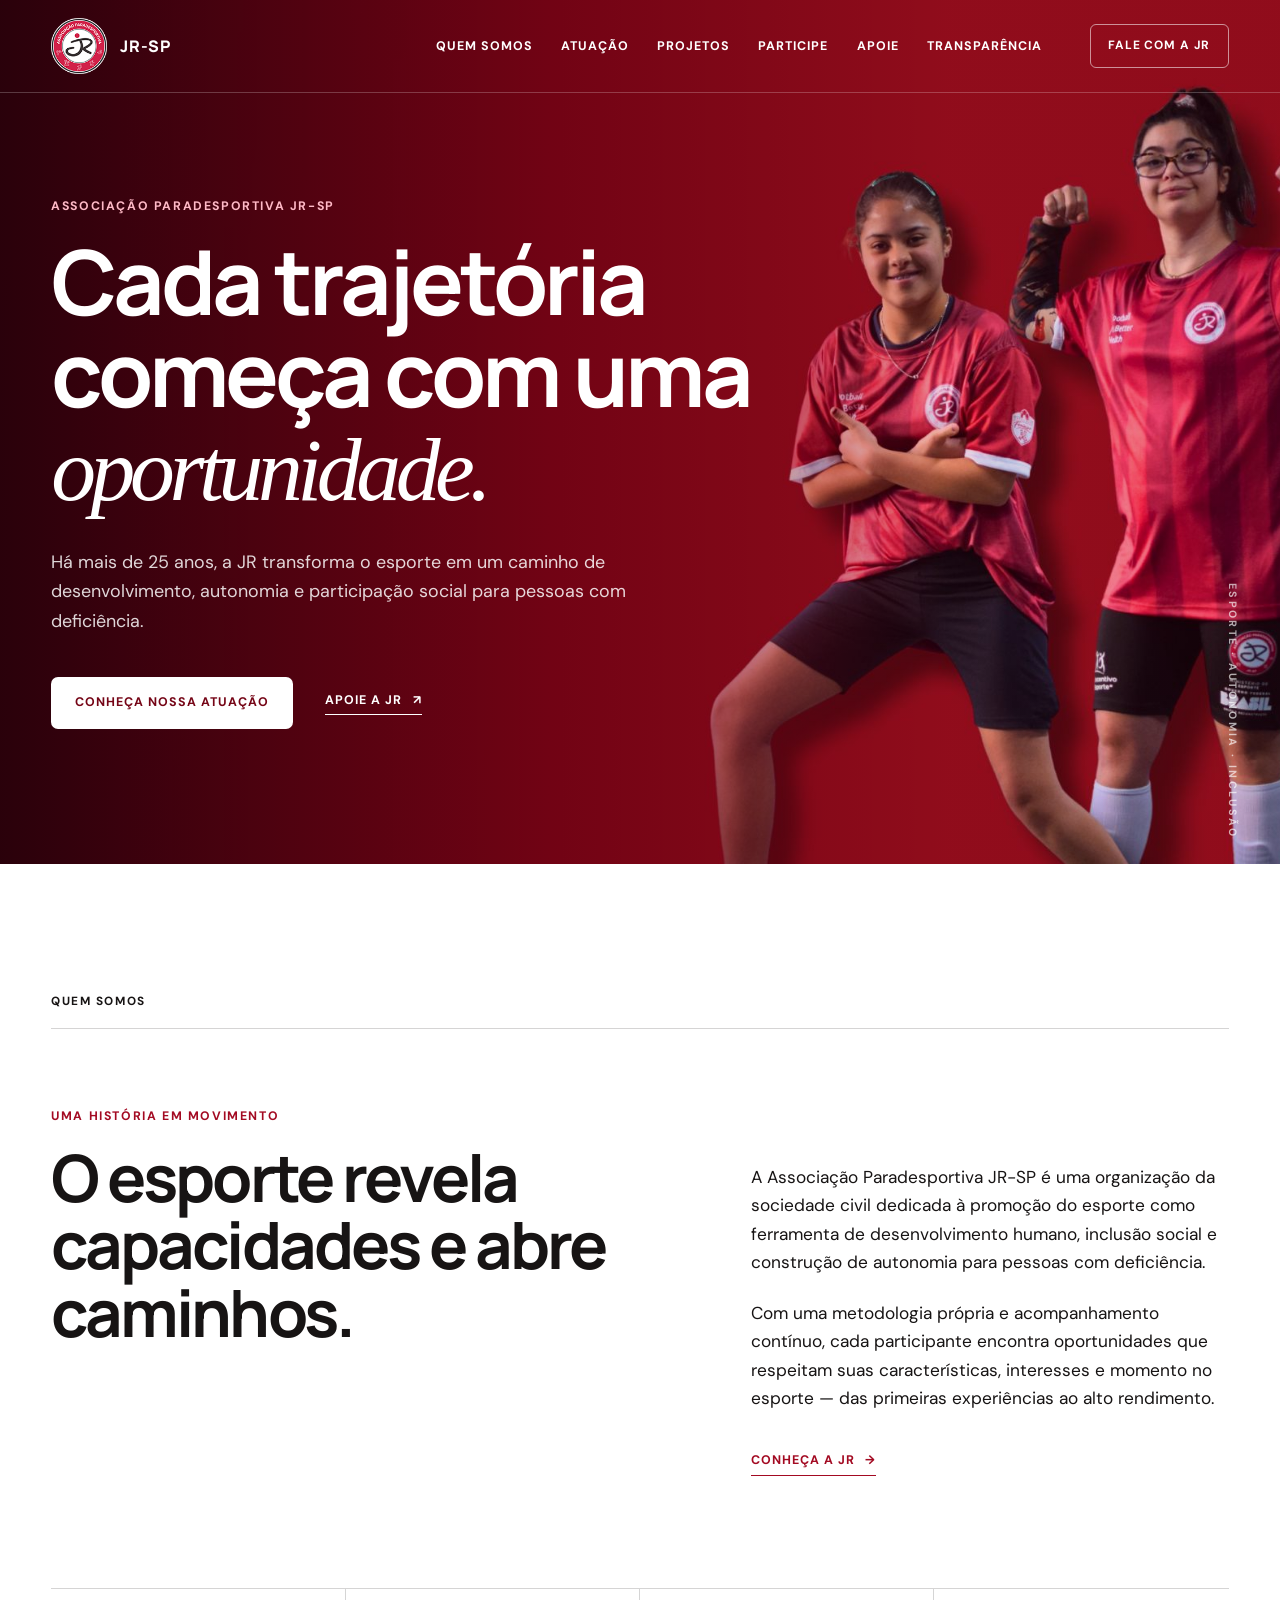
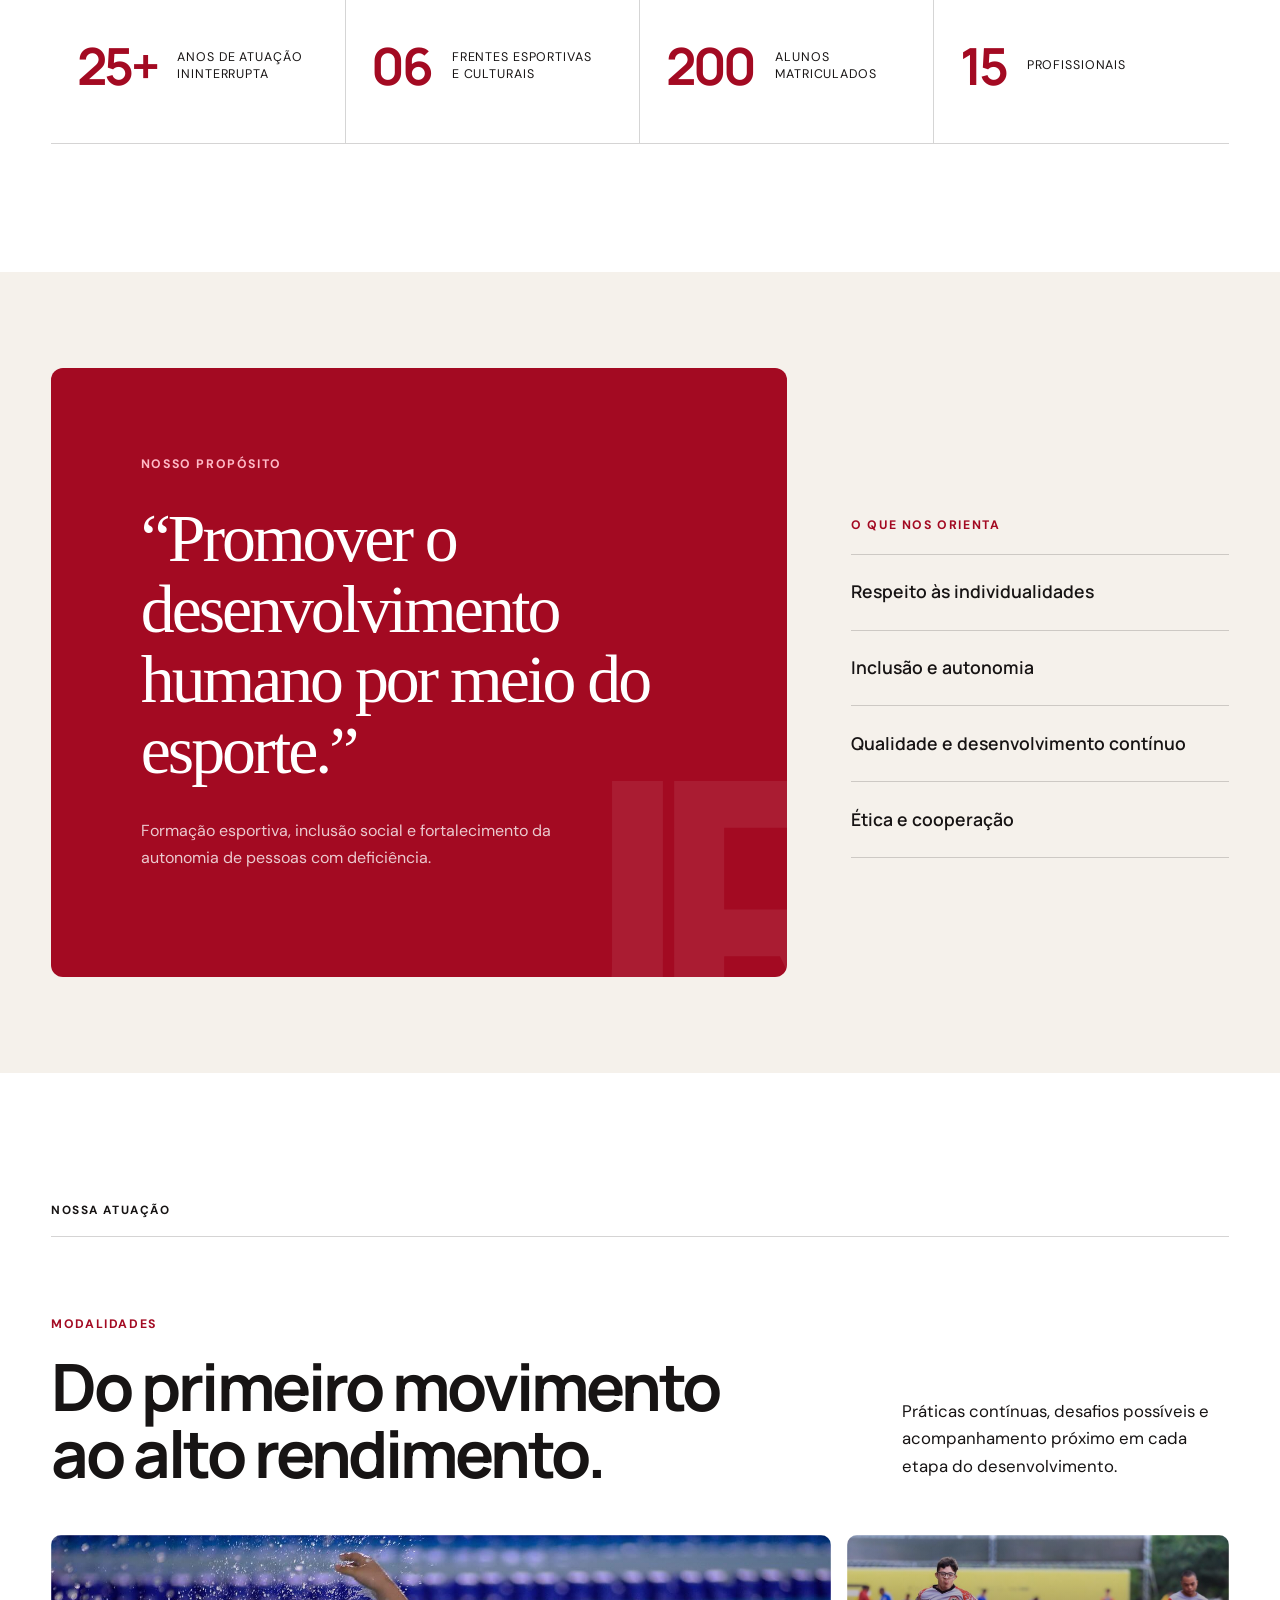
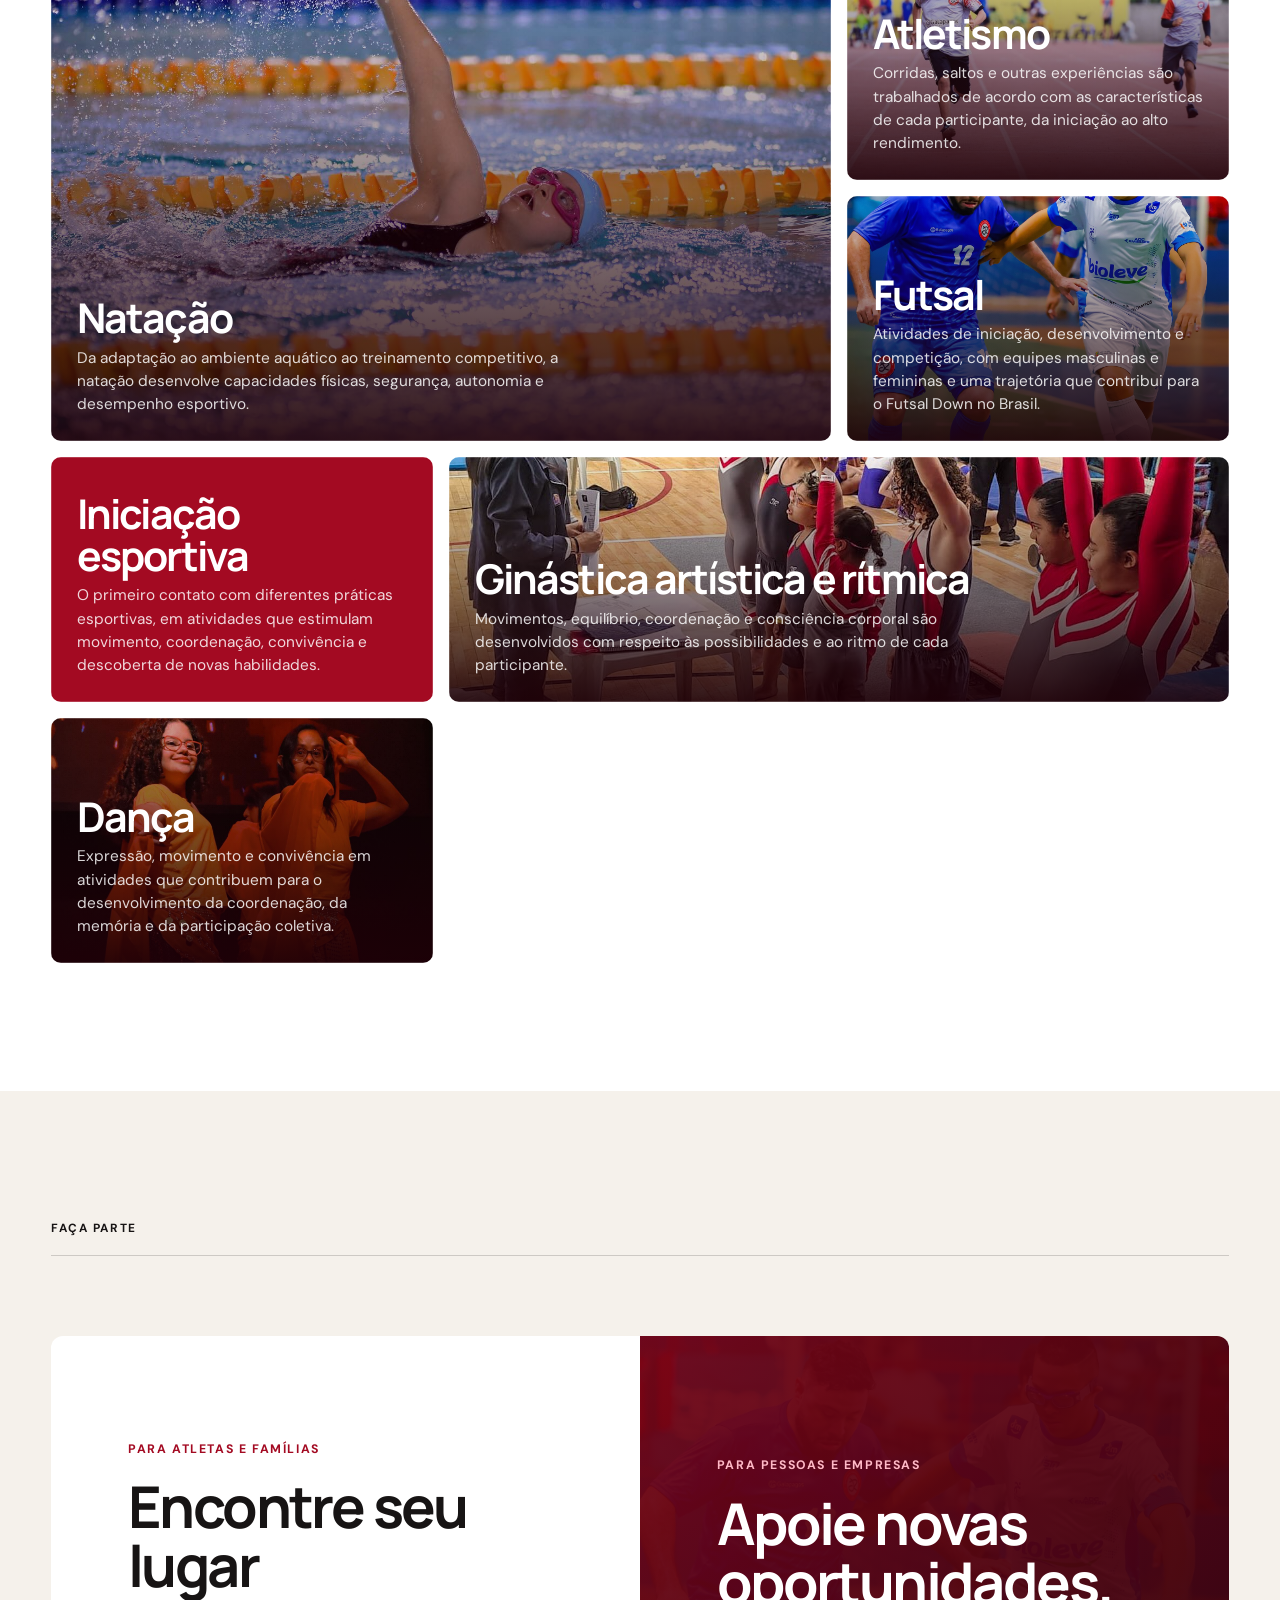
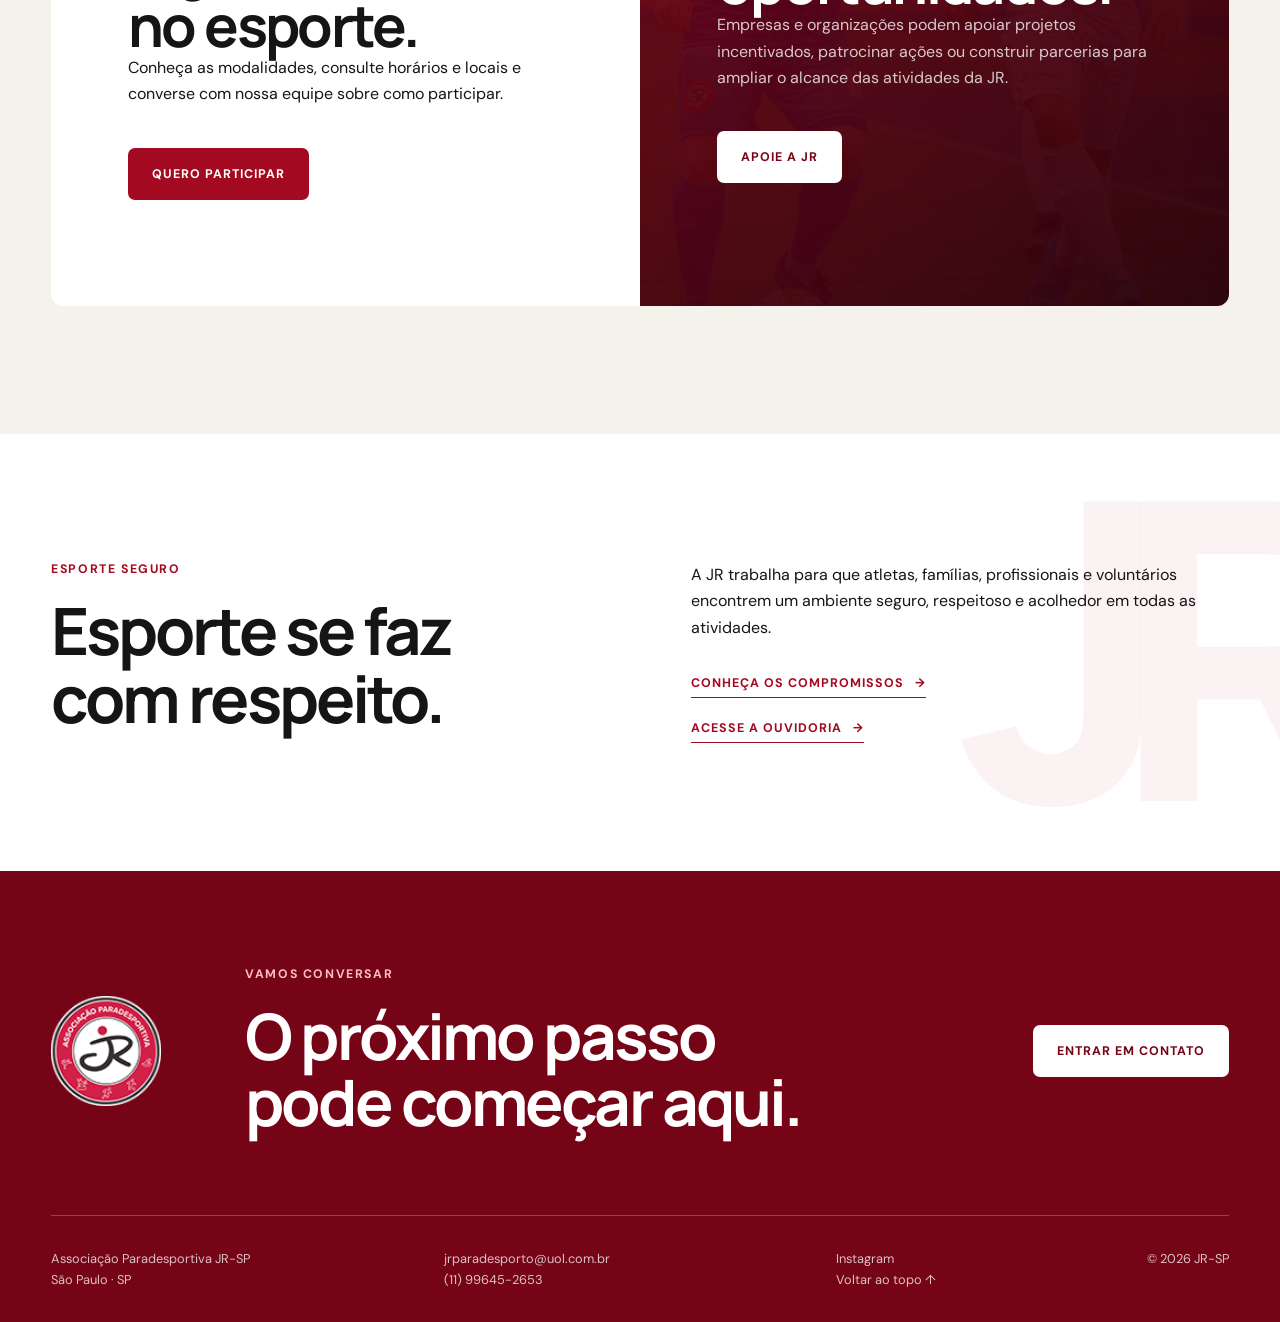
==== index.html @ 351dceb4 "Cria protótipo estático do portal JR-SP" ====
<!doctype html>
<html lang="pt-BR">
<head>
  <meta charset="utf-8">
  <meta name="viewport" content="width=device-width, initial-scale=1">
  <meta name="description" content="A Associação Paradesportiva JR-SP promove desenvolvimento humano, autonomia e inclusão por meio do esporte.">
  <title>Associação Paradesportiva JR-SP</title>
  <link rel="icon" href="assets/favicon.svg" type="image/svg+xml">
  <link rel="preconnect" href="https://fonts.googleapis.com">
  <link rel="preconnect" href="https://fonts.gstatic.com" crossorigin>
  <link href="https://fonts.googleapis.com/css2?family=DM+Sans:wght@400;500;600;700&family=Manrope:wght@500;600;700;800&display=swap" rel="stylesheet">
  <link rel="stylesheet" href="styles.css">
</head>
<body>
  <a class="skip-link" href="#conteudo">Ir para o conteúdo</a>

  <header class="site-header" id="inicio">
    <div class="nav-wrap">
      <a class="brand" href="#inicio" aria-label="JR-SP, início">
        <img src="assets/logo.png" alt="">
        <span>JR-SP</span>
      </a>
      <button class="menu-button" type="button" aria-expanded="false" aria-controls="menu-principal">
        <span></span><span></span><span></span><span class="sr-only">Abrir menu</span>
      </button>
      <nav id="menu-principal" aria-label="Navegação principal">
        <a href="quem-somos.html">Quem somos</a>
        <a href="#atuacao">Atuação</a>
        <a href="projetos.html">Projetos</a>
        <a href="participe.html">Participe</a>
        <a href="apoie.html">Apoie</a>
        <a href="#transparencia">Transparência</a>
      </nav>
      <a class="nav-cta" href="#contato">Fale com a JR</a>
    </div>
  </header>

  <main id="conteudo">
    <section class="hero" aria-labelledby="hero-title">
      <div class="hero-image" role="img" aria-label="Atletas da JR com uniforme vermelho"></div>
      <div class="hero-shade"></div>
      <div class="hero-content">
        <p class="eyebrow light">Associação Paradesportiva JR-SP</p>
        <h1 id="hero-title">Cada trajetória<br>começa com uma<br><em>oportunidade.</em></h1>
        <p class="hero-copy">Há mais de 25 anos, a JR transforma o esporte em um caminho de desenvolvimento, autonomia e participação social para pessoas com deficiência.</p>
        <div class="hero-actions">
          <a class="button button-light" href="#atuacao">Conheça nossa atuação</a>
          <a class="text-link light-link" href="#participe">Apoie a JR <span aria-hidden="true">↗</span></a>
        </div>
      </div>
      <div class="hero-note" aria-hidden="true">ESPORTE · AUTONOMIA · INCLUSÃO</div>
    </section>

    <section class="intro section surface-white" id="quem-somos">
      <div class="section-label">Quem somos</div>
      <div class="intro-grid">
        <div>
          <p class="eyebrow">Uma história em movimento</p>
          <h2>O esporte revela capacidades e abre caminhos.</h2>
        </div>
        <div class="intro-copy">
          <p>A Associação Paradesportiva JR-SP é uma organização da sociedade civil dedicada à promoção do esporte como ferramenta de desenvolvimento humano, inclusão social e construção de autonomia para pessoas com deficiência.</p>
          <p>Com uma metodologia própria e acompanhamento contínuo, cada participante encontra oportunidades que respeitam suas características, interesses e momento no esporte — das primeiras experiências ao alto rendimento.</p>
          <a class="text-link dark-link" href="quem-somos.html">Conheça a JR <span aria-hidden="true">→</span></a>
        </div>
      </div>

      <div class="impact-strip" aria-label="Números de impacto">
        <article><strong>25+</strong><span>anos de atuação<br>ininterrupta</span></article>
        <article><strong>06</strong><span>frentes esportivas<br>e culturais</span></article>
        <article><strong>200</strong><span>alunos<br>matriculados</span></article>
        <article><strong>15</strong><span>profissionais</span></article>
      </div>
    </section>

    <section class="purpose section" id="proposito">
      <div class="purpose-panel">
        <p class="eyebrow light">Nosso propósito</p>
        <blockquote>“Promover o desenvolvimento humano por meio do esporte.”</blockquote>
        <p>Formação esportiva, inclusão social e fortalecimento da autonomia de pessoas com deficiência.</p>
      </div>
      <div class="purpose-values">
        <p class="eyebrow">O que nos orienta</p>
        <ul>
          <li>Respeito às individualidades</li>
          <li>Inclusão e autonomia</li>
          <li>Qualidade e desenvolvimento contínuo</li>
          <li>Ética e cooperação</li>
        </ul>
      </div>
    </section>

    <section class="sports section surface-white" id="atuacao">
      <div class="section-label">Nossa atuação</div>
      <div class="section-heading">
        <div>
          <p class="eyebrow">Modalidades</p>
          <h2>Do primeiro movimento<br>ao alto rendimento.</h2>
        </div>
        <p>Práticas contínuas, desafios possíveis e acompanhamento próximo em cada etapa do desenvolvimento.</p>
      </div>

      <div class="sports-grid">
        <article class="sport-card large" style="--photo:url('assets/natacao.jpg')">
          <div><h3>Natação</h3><p>Da adaptação ao ambiente aquático ao treinamento competitivo, a natação desenvolve capacidades físicas, segurança, autonomia e desempenho esportivo.</p></div>
        </article>
        <article class="sport-card" style="--photo:url('assets/atletismo.jpg')">
          <div><h3>Atletismo</h3><p>Corridas, saltos e outras experiências são trabalhados de acordo com as características de cada participante, da iniciação ao alto rendimento.</p></div>
        </article>
        <article class="sport-card" style="--photo:url('assets/futsal.jpg')">
          <div><h3>Futsal</h3><p>Atividades de iniciação, desenvolvimento e competição, com equipes masculinas e femininas e uma trajetória que contribui para o Futsal Down no Brasil.</p></div>
        </article>
        <article class="sport-card text-card">
          <div><h3>Iniciação esportiva</h3><p>O primeiro contato com diferentes práticas esportivas, em atividades que estimulam movimento, coordenação, convivência e descoberta de novas habilidades.</p></div>
        </article>
        <article class="sport-card wide" style="--photo:url('assets/ginastica.jpg')">
          <div><h3>Ginástica artística e rítmica</h3><p>Movimentos, equilíbrio, coordenação e consciência corporal são desenvolvidos com respeito às possibilidades e ao ritmo de cada participante.</p></div>
        </article>
        <article class="sport-card" style="--photo:url('assets/danca.jpg')">
          <div><h3>Dança</h3><p>Expressão, movimento e convivência em atividades que contribuem para o desenvolvimento da coordenação, da memória e da participação coletiva.</p></div>
        </article>
      </div>
    </section>

    <section class="participate section" id="participe">
      <div class="section-label">Faça parte</div>
      <div class="participate-grid">
        <div id="participar">
          <p class="eyebrow">Para atletas e famílias</p>
          <h2>Encontre seu lugar<br>no esporte.</h2>
          <p>Conheça as modalidades, consulte horários e locais e converse com nossa equipe sobre como participar.</p>
          <a class="button button-red" href="participe.html">Quero participar</a>
        </div>
        <div class="support-card" id="apoiar">
          <p class="eyebrow light">Para pessoas e empresas</p>
          <h2>Apoie novas<br>oportunidades.</h2>
          <p>Empresas e organizações podem apoiar projetos incentivados, patrocinar ações ou construir parcerias para ampliar o alcance das atividades da JR.</p>
            <a class="button button-light" href="apoie.html">Apoie a JR</a>
        </div>
      </div>
    </section>

    <section class="safe-sport section" id="transparencia">
      <div class="safe-mark" aria-hidden="true">JR</div>
      <div>
        <p class="eyebrow">Esporte seguro</p>
        <h2>Esporte se faz<br>com respeito.</h2>
      </div>
      <div>
        <p>A JR trabalha para que atletas, famílias, profissionais e voluntários encontrem um ambiente seguro, respeitoso e acolhedor em todas as atividades.</p>
        <div class="safe-links">
          <a class="text-link dark-link" href="#contato">Conheça os compromissos <span>→</span></a>
          <a class="text-link dark-link" href="#contato">Acesse a ouvidoria <span>→</span></a>
        </div>
      </div>
    </section>
  </main>

  <footer id="contato">
    <div class="footer-top">
      <img src="assets/logo.png" alt="Associação Paradesportiva JR-SP">
      <div>
        <p class="eyebrow light">Vamos conversar</p>
        <h2>O próximo passo<br>pode começar aqui.</h2>
      </div>
      <a class="button button-light" href="mailto:jrparadesporto@uol.com.br">Entrar em contato</a>
    </div>
    <div class="footer-bottom">
      <p>Associação Paradesportiva JR-SP<br>São Paulo · SP</p>
      <p><a href="mailto:jrparadesporto@uol.com.br">jrparadesporto@uol.com.br</a><br><a href="tel:+5511996452653">(11) 99645-2653</a></p>
      <p><a href="https://www.instagram.com/jrparadesporto/">Instagram</a><br><a href="#inicio">Voltar ao topo ↑</a></p>
      <p class="copyright">© 2026 JR-SP</p>
    </div>
  </footer>

  <script src="script.js"></script>
</body>
</html>
---- styles.css ----
:root {
  --red: #a30a22;
  --red-dark: #750516;
  --wine: #27020a;
  --ink: #171414;
  --paper: #f5f1eb;
  --white: #fff;
  --line: rgba(23, 20, 20, .18);
  --max: 1240px;
}

* { box-sizing: border-box; }
html { scroll-behavior: smooth; }
body { margin: 0; background: var(--paper); color: var(--ink); font: 400 1rem/1.65 "DM Sans", sans-serif; }
body.menu-open { overflow: hidden; }
a { color: inherit; text-decoration: none; }
img { max-width: 100%; display: block; }
h1, h2, h3, p { margin-top: 0; }
h1, h2, h3 { font-family: "Manrope", sans-serif; line-height: 1.03; letter-spacing: -.045em; }
h2 { font-size: clamp(2.6rem, 5.1vw, 5.2rem); margin-bottom: 0; }
.sr-only { position: absolute; width: 1px; height: 1px; padding: 0; margin: -1px; overflow: hidden; clip: rect(0,0,0,0); white-space: nowrap; border: 0; }
.skip-link { position: fixed; z-index: 100; left: 1rem; top: -5rem; padding: .8rem 1rem; background: white; color: var(--red); }
.skip-link:focus { top: 1rem; }

.site-header { position: absolute; z-index: 20; top: 0; width: 100%; color: white; border-bottom: 1px solid rgba(255,255,255,.22); }
.nav-wrap { max-width: 1400px; margin: auto; height: 92px; padding: 0 4vw; display: flex; align-items: center; gap: 3rem; }
.brand { display: flex; align-items: center; gap: .8rem; font-family: "Manrope", sans-serif; font-weight: 800; letter-spacing: .05em; }
.brand img { width: 56px; height: 56px; object-fit: contain; }
.nav-wrap nav { display: flex; gap: clamp(1rem, 2.2vw, 2.3rem); margin-left: auto; font-size: .78rem; font-weight: 700; text-transform: uppercase; letter-spacing: .08em; }
.nav-wrap nav a, .nav-cta { transition: opacity .2s; }
.nav-wrap nav a:hover, .nav-cta:hover { opacity: .65; }
.nav-cta { border: 1px solid rgba(255,255,255,.55); border-radius: 6px; padding: .72rem 1.1rem; font-size: .75rem; text-transform: uppercase; font-weight: 700; letter-spacing: .07em; }
.menu-button { display: none; }

.hero { min-height: 820px; height: 96vh; position: relative; display: flex; align-items: center; overflow: hidden; color: white; background: var(--wine); }
.hero-image { position: absolute; inset: 0; background: url("assets/hero.jpg") center 30% / cover no-repeat; transform: scale(1.015); }
.hero-shade { position: absolute; inset: 0; background: linear-gradient(90deg, rgba(40,0,9,.96) 0%, rgba(105,0,18,.8) 43%, rgba(132,0,23,.12) 74%); }
.hero-content { position: relative; z-index: 2; width: min(92%, var(--max)); margin: 4rem auto 0; }
.eyebrow { margin-bottom: 1.3rem; color: var(--red); font-weight: 700; font-size: .77rem; line-height: 1.2; letter-spacing: .13em; text-transform: uppercase; }
.eyebrow.light { color: #ffbac7; }
.hero h1 { font-size: clamp(3.5rem, 7vw, 7.2rem); max-width: 850px; margin: 0; }
.hero h1 em { font-family: Georgia, serif; font-weight: 400; letter-spacing: -.06em; }
.hero-copy { max-width: 610px; margin: 2rem 0 2.5rem; color: rgba(255,255,255,.84); font-size: 1.12rem; }
.hero-actions { display: flex; align-items: center; gap: 2rem; }
.button { display: inline-flex; justify-content: center; align-items: center; min-height: 52px; padding: .85rem 1.5rem; border-radius: 7px; font-weight: 700; font-size: .78rem; text-transform: uppercase; letter-spacing: .08em; transition: transform .2s, background .2s, color .2s; }
.button:hover { transform: translateY(-2px); }
.button-light { background: white; color: var(--red-dark); }
.button-red { background: var(--red); color: white; }
.text-link { display: inline-flex; gap: .65rem; align-items: center; padding-bottom: .25rem; border-bottom: 1px solid currentColor; font-weight: 700; font-size: .78rem; text-transform: uppercase; letter-spacing: .08em; }
.light-link { color: white; }
.dark-link { color: var(--red); }
.hero-note { position: absolute; right: -5rem; bottom: 9rem; z-index: 2; transform: rotate(90deg); font-size: .67rem; font-weight: 700; letter-spacing: .22em; opacity: .65; }

.section { padding: 8rem max(4vw, calc((100vw - var(--max)) / 2)); }
.surface-white { background: var(--white); }
.section-label { padding-bottom: 1rem; border-bottom: 1px solid var(--line); display: flex; gap: 1rem; font-size: .74rem; font-weight: 700; text-transform: uppercase; letter-spacing: .13em; }
.intro-grid { display: grid; grid-template-columns: 1.1fr .9fr; gap: 9vw; padding: 5rem 0 7rem; align-items: start; }
.intro-grid h2 { max-width: 760px; }
.intro-copy { padding-top: 3.4rem; font-size: 1.08rem; }
.intro-copy p { margin-bottom: 1.35rem; }
.intro-copy .text-link { margin-top: 1rem; }
.impact-strip { display: grid; grid-template-columns: repeat(4, 1fr); border-top: 1px solid var(--line); border-bottom: 1px solid var(--line); }
.impact-strip article { display: flex; gap: 1.3rem; align-items: center; min-height: 154px; padding: 1.6rem; border-right: 1px solid var(--line); }
.impact-strip article:last-child { border-right: 0; }
.impact-strip strong { font: 700 clamp(2.4rem, 4vw, 4.3rem)/1 "Manrope", sans-serif; letter-spacing: -.06em; color: var(--red); }
.impact-strip span { font-size: .78rem; line-height: 1.35; text-transform: uppercase; letter-spacing: .07em; }

.purpose { display: grid; grid-template-columns: 1.25fr .75fr; padding-top: 6rem; padding-bottom: 6rem; }
.purpose-panel { position: relative; min-height: 600px; padding: clamp(3rem, 7vw, 7rem); color: white; background: var(--red); border-radius: 12px; overflow: hidden; }
.purpose-panel:after { content: "JR"; position: absolute; right: -4rem; bottom: -7rem; color: rgba(255,255,255,.075); font: 800 23rem/1 "Manrope", sans-serif; letter-spacing: -.12em; }
.purpose-panel blockquote { position: relative; z-index: 1; margin: 2rem 0; max-width: 790px; font: 500 clamp(3rem, 5.3vw, 5.7rem)/1.04 Georgia, serif; letter-spacing: -.045em; }
.purpose-panel > p:last-child { position: relative; z-index: 1; max-width: 490px; color: rgba(255,255,255,.78); }
.purpose-values { padding: 5rem 0 3rem 5vw; display: flex; flex-direction: column; justify-content: center; }
.purpose-values ul { list-style: none; margin: 0; padding: 0; }
.purpose-values li { display: flex; gap: 1.2rem; padding: 1.6rem 0; border-top: 1px solid var(--line); font: 600 1.1rem/1.35 "Manrope", sans-serif; }
.purpose-values li:last-child { border-bottom: 1px solid var(--line); }

.sports { padding-top: 8rem; }
.section-heading { display: grid; grid-template-columns: 1.4fr .6fr; gap: 7vw; align-items: end; padding: 5rem 0 3rem; }
.section-heading > p { margin-bottom: .4rem; max-width: 420px; font-size: 1.05rem; }
.sports-grid { display: grid; grid-template-columns: repeat(12, 1fr); grid-auto-rows: 245px; gap: 1rem; }
.sport-card { position: relative; grid-column: span 4; padding: 1.6rem; color: white; background: linear-gradient(0deg, rgba(30,0,7,.92), rgba(30,0,7,.04)), var(--photo) center / cover; border-radius: 10px; overflow: hidden; display: flex; flex-direction: column; justify-content: flex-end; }
.sport-card:after { content: ""; position: absolute; inset: 0; border: 1px solid rgba(255,255,255,.2); pointer-events: none; }
.sport-card.large { grid-column: span 8; grid-row: span 2; }
.sport-card.wide { grid-column: span 8; }
.sport-card.text-card { background: var(--red); }
.sport-card div:last-child { position: relative; z-index: 1; }
.sport-card h3 { margin-bottom: .5rem; font-size: clamp(1.7rem, 3.2vw, 3.2rem); }
.sport-card p { max-width: 520px; margin: 0; font-size: .96rem; line-height: 1.5; color: rgba(255,255,255,.84); }

.projects { color: white; background: var(--wine); }
.light-label { border-color: rgba(255,255,255,.2); }
.light-label span { color: #ff8094; }
.projects-head { display: grid; grid-template-columns: 1.3fr .7fr; gap: 8vw; align-items: end; padding: 5rem 0; }
.projects-head > p { color: rgba(255,255,255,.7); }
.project-list { border-top: 1px solid rgba(255,255,255,.22); }
.project-list article { position: relative; display: grid; grid-template-columns: 1fr 1.15fr 1.3fr 70px; gap: 2rem; align-items: center; padding: 2.4rem 0; border-bottom: 1px solid rgba(255,255,255,.22); }
.project-meta { display: flex; flex-direction: column; gap: .35rem; color: #ff9aac; font-size: .68rem; text-transform: uppercase; letter-spacing: .09em; }
.project-list h3 { margin: 0; font-size: 1.7rem; }
.project-list p { margin: 0; color: rgba(255,255,255,.68); font-size: .9rem; }
.project-list article > a { justify-self: end; width: 48px; height: 48px; border: 1px solid rgba(255,255,255,.4); display: grid; place-items: center; font-size: 1.2rem; }

.participate { padding-bottom: 8rem; }
.participate-grid { display: grid; grid-template-columns: 1fr 1fr; margin-top: 5rem; }
.participate-grid > div { min-height: 570px; padding: clamp(3rem, 6vw, 6rem); display: flex; flex-direction: column; align-items: flex-start; justify-content: center; }
.participate-grid > div:first-child { background: white; }
.participate-grid h2 { font-size: clamp(2.7rem, 4.5vw, 4.8rem); }
.participate-grid p:not(.eyebrow) { max-width: 470px; }
.participate-grid .button { margin-top: 1.5rem; }
.participate-grid > div:first-child { border-radius: 12px 0 0 12px; }
.support-card { color: white; border-radius: 0 12px 12px 0; background: linear-gradient(140deg, rgba(117,5,22,.94), rgba(43,1,10,.96)), url("assets/futsal.jpg") center / cover; }
.support-card p:not(.eyebrow) { color: rgba(255,255,255,.78); }

.safe-sport { position: relative; display: grid; grid-template-columns: 1fr 1fr; gap: 8vw; overflow: hidden; }
.safe-sport { background: var(--white); }
.safe-sport > div { position: relative; z-index: 1; }
.safe-sport > div:last-child { align-self: end; }
.safe-mark { position: absolute !important; right: -3rem; top: 0; z-index: 0 !important; color: rgba(163,10,34,.05); font: 800 26rem/1 "Manrope", sans-serif; letter-spacing: -.15em; }
.safe-links { display: flex; flex-direction: column; align-items: flex-start; gap: 1.2rem; margin-top: 2rem; }

footer { padding: 6rem max(4vw, calc((100vw - var(--max)) / 2)) 2rem; color: white; background: var(--red-dark); }
.footer-top { display: grid; grid-template-columns: 130px 1fr auto; gap: 4rem; align-items: center; padding-bottom: 5rem; }
.footer-top img { width: 110px; }
.footer-top h2 { font-size: clamp(2.6rem, 5vw, 5.2rem); }
.footer-bottom { display: grid; grid-template-columns: 2fr 2fr 1fr 1fr; gap: 2rem; padding-top: 2rem; border-top: 1px solid rgba(255,255,255,.24); font-size: .8rem; color: rgba(255,255,255,.75); }
.footer-bottom p { margin: 0; }
.footer-bottom a:hover { color: white; }
.copyright { text-align: right; }

@media (max-width: 960px) {
  .nav-cta { display: none; }
  .nav-wrap nav { gap: 1.1rem; }
  .impact-strip { grid-template-columns: 1fr 1fr; }
  .impact-strip article:nth-child(2) { border-right: 0; }
  .impact-strip article:nth-child(-n+2) { border-bottom: 1px solid var(--line); }
  .purpose { grid-template-columns: 1fr; }
  .purpose-values { padding: 4rem 0; }
  .sport-card, .sport-card.large, .sport-card.wide { grid-column: span 6; grid-row: span 1; }
  .sports-grid { grid-auto-rows: 330px; }
  .project-list article { grid-template-columns: 1fr 1.3fr 60px; }
  .project-list p { display: none; }
  .footer-top { grid-template-columns: 100px 1fr; }
  .footer-top .button { grid-column: 2; justify-self: start; }
}

@media (max-width: 720px) {
  .section { padding: 5.5rem 1.25rem; }
  .site-header { position: absolute; }
  .nav-wrap { height: 76px; padding: 0 1.25rem; }
  .brand img { width: 48px; height: 48px; }
  .menu-button { display: flex; margin-left: auto; width: 42px; height: 42px; padding: 10px; border: 1px solid rgba(255,255,255,.45); background: transparent; flex-direction: column; justify-content: center; gap: 5px; }
  .menu-button span:not(.sr-only) { width: 100%; height: 1px; background: white; }
  .nav-wrap nav { display: none; position: fixed; inset: 76px 0 0; padding: 3rem 1.5rem; background: var(--wine); flex-direction: column; gap: 0; }
  .nav-wrap nav.open { display: flex; }
  .nav-wrap nav a { padding: 1.2rem 0; border-bottom: 1px solid rgba(255,255,255,.18); font-size: 1.2rem; }
  .hero { min-height: 760px; height: 100svh; align-items: flex-end; }
  .hero-image { background-position: 61% center; }
  .hero-shade { background: linear-gradient(0deg, rgba(42,0,9,.98) 4%, rgba(100,0,18,.62) 66%, rgba(100,0,18,.2)); }
  .hero-content { width: auto; margin: 0 1.25rem 4.3rem; }
  .hero h1 { font-size: clamp(3rem, 14vw, 4.3rem); }
  .hero-copy { font-size: .95rem; max-width: 90%; }
  .hero-actions { align-items: flex-start; flex-direction: column; gap: 1.2rem; }
  .hero-note { display: none; }
  .intro-grid, .section-heading, .projects-head, .safe-sport { grid-template-columns: 1fr; gap: 2.5rem; }
  .intro-grid { padding: 3.5rem 0 4rem; }
  .intro-copy { padding-top: 0; }
  .impact-strip { grid-template-columns: 1fr 1fr; }
  .impact-strip article { min-height: 145px; padding: 1rem; flex-direction: column; align-items: flex-start; justify-content: center; gap: .5rem; }
  .impact-strip article:nth-child(even) { border-right: 0; }
  .purpose-panel { min-height: 520px; padding: 4rem 1.5rem; }
  .purpose-panel blockquote { font-size: 3rem; }
  .purpose { padding-top: 4rem; padding-bottom: 4rem; }
  .sports { padding-top: 5.5rem; }
  .section-heading { padding: 3.5rem 0 2.5rem; }
  .sports-grid { grid-template-columns: 1fr; grid-auto-rows: 320px; }
  .sport-card, .sport-card.large, .sport-card.wide { grid-column: 1; }
  .projects-head { padding: 3.5rem 0; }
  .project-list article { display: block; padding: 2rem 3.5rem 2rem 0; }
  .project-list h3 { margin: .7rem 0 0; }
  .project-list article > a { position: absolute; right: 0; top: 50%; transform: translateY(-50%); }
  .participate { padding-bottom: 5.5rem; }
  .participate-grid { grid-template-columns: 1fr; margin: 3.5rem -1.25rem 0; }
  .participate-grid > div { min-height: 500px; padding: 4rem 1.5rem; }
  .participate-grid > div:first-child { border-radius: 12px 12px 0 0; }
  .support-card { border-radius: 0 0 12px 12px; }
  .safe-mark { font-size: 18rem; }
  footer { padding: 5rem 1.25rem 2rem; }
  .footer-top { grid-template-columns: 70px 1fr; gap: 1.5rem; }
  .footer-top img { width: 70px; }
  .footer-top .button { grid-column: 1 / -1; }
  .footer-bottom { grid-template-columns: 1fr 1fr; }
  .copyright { text-align: left; }
}

/* Página Participe */
.participate-hero { position: relative; min-height: 680px; color: white; background: url("assets/participe-hero.jpg") center 42% / cover no-repeat; overflow: hidden; }
.participate-hero:before { content: ""; position: absolute; inset: 0; background: linear-gradient(90deg, rgba(67,0,13,.96) 0%, rgba(126,1,25,.82) 45%, rgba(150,5,31,.28) 76%, rgba(108,0,21,.12) 100%); }
.participate-hero:after { content: ""; position: absolute; inset: 0; background: linear-gradient(0deg, rgba(74,0,14,.4), transparent 48%); }
.participate-hero-copy { position: relative; z-index: 1; min-height: 680px; width: min(92%, var(--max)); margin: auto; padding-top: 7rem; display: flex; flex-direction: column; justify-content: center; }
.participate-hero h1 { margin: 0; font-size: clamp(3.4rem, 5.3vw, 5.8rem); }
.participate-hero p { max-width: 620px; margin: 2rem 0 0; color: rgba(255,255,255,.84); font-size: 1.1rem; }
.participate-intro { display: grid; grid-template-columns: 1.1fr .9fr; gap: 9vw; align-items: end; }
.participate-intro > div:last-child { font-size: 1.08rem; }
.how-to-join { display: grid; grid-template-columns: .35fr 1fr; gap: 8vw; }
.how-to-join .section-label { display: block; border: 0; padding: 0; color: var(--red); }
.join-content { max-width: 850px; }
.join-content h2 { font-size: clamp(2.8rem, 5vw, 5.3rem); }
.join-content p { max-width: 620px; font-size: 1.05rem; }
.join-content .button { margin-top: 1.5rem; }
.activities-head { display: grid; grid-template-columns: 1.1fr .9fr; gap: 9vw; align-items: end; padding: 5rem 0 4rem; }
.activities-head > p { font-size: 1.05rem; }
.activity-list { display: grid; grid-template-columns: 1fr 1fr; gap: 1rem; }
.activity-list article { display: grid; grid-template-columns: .9fr 1.1fr; min-height: 300px; overflow: hidden; border: 1px solid var(--line); border-radius: 10px; background: var(--paper); }
.activity-photo { min-height: 300px; background: linear-gradient(0deg, rgba(42,0,9,.14), rgba(42,0,9,.02)), var(--activity-image) center / cover no-repeat; }
.activity-solid { display: grid; place-items: center; background: var(--red); color: rgba(255,255,255,.16); font: 800 8rem/1 "Manrope", sans-serif; letter-spacing: -.12em; }
.activity-list article > div:last-child { padding: 2rem; display: flex; flex-direction: column; justify-content: center; }
.activity-list h3 { margin-bottom: 1rem; font-size: 1.75rem; }
.activity-list p { margin: 0; font-size: .92rem; line-height: 1.55; }
.join-cta { display: grid; grid-template-columns: 1.1fr .9fr; gap: 9vw; align-items: center; color: white; background: var(--red); }
.join-cta h2 { font-size: clamp(2.8rem, 5vw, 5.3rem); }
.join-cta > div:last-child { font-size: 1.05rem; }
.join-actions { display: flex; align-items: center; gap: 1.8rem; margin-top: 1.5rem; }

@media (max-width: 1050px) {
  .activity-list { grid-template-columns: 1fr; }
}

@media (max-width: 960px) {
  .participate-intro, .how-to-join, .activities-head, .join-cta { grid-template-columns: 1fr; }
}

@media (max-width: 720px) {
  .participate-hero { min-height: 650px; background-position: 60% center; }
  .participate-hero:before { background: linear-gradient(0deg, rgba(55,0,11,.98) 0%, rgba(123,0,23,.72) 62%, rgba(123,0,23,.2) 100%); }
  .participate-hero-copy { min-height: 650px; width: auto; margin: 0 1.25rem; padding: 11rem 0 4.5rem; justify-content: flex-end; }
  .activity-list article { grid-template-columns: 1fr; }
  .activity-photo { min-height: 260px; }
  .join-actions { align-items: flex-start; flex-direction: column; }
}

/* Página Projetos */
.projects-hero { position: relative; min-height: 680px; color: white; background: url("assets/quem-somos-hero.jpg") center 47% / cover no-repeat; overflow: hidden; }
.projects-hero:before { content: ""; position: absolute; inset: 0; background: linear-gradient(90deg, rgba(67,0,13,.96) 0%, rgba(126,1,25,.82) 45%, rgba(150,5,31,.28) 76%, rgba(108,0,21,.12) 100%); }
.projects-hero:after { content: ""; position: absolute; inset: 0; background: linear-gradient(0deg, rgba(74,0,14,.4), transparent 48%); }
.projects-hero-copy { position: relative; z-index: 1; min-height: 680px; width: min(92%, var(--max)); margin: auto; padding-top: 7rem; display: flex; flex-direction: column; justify-content: center; }
.projects-hero h1 { margin: 0; font-size: clamp(3.4rem, 5.3vw, 5.8rem); }
.projects-hero p { max-width: 620px; margin: 2rem 0 0; color: rgba(255,255,255,.84); font-size: 1.1rem; }
.projects-intro { display: grid; grid-template-columns: 1.1fr .9fr; gap: 9vw; align-items: end; }
.projects-intro > div:last-child { font-size: 1.08rem; }
.projects-intro > div:last-child p:last-child { margin-bottom: 0; }
.project-showcase { display: grid; grid-template-columns: 1fr 1fr; gap: clamp(3rem, 8vw, 8rem); align-items: center; }
.project-showcase.reverse .project-photo { order: 2; }
.project-photo { min-height: 620px; border-radius: 12px; background: linear-gradient(0deg, rgba(42,0,9,.12), rgba(42,0,9,.02)), var(--project-image) center / cover no-repeat; }
.project-photo-futsal { background-position: center 38%; }
.project-content h2 { margin: 1.2rem 0 2rem; font-size: clamp(2.7rem, 4.4vw, 4.8rem); }
.project-content > p:not(.project-status) { font-size: 1.02rem; }
.project-status { display: inline-flex; margin-bottom: 0; padding: .55rem .8rem; border-radius: 999px; color: var(--red); background: rgba(163,10,34,.09); font-size: .72rem; font-weight: 700; letter-spacing: .08em; text-transform: uppercase; }
.project-status.running { color: #165936; background: #e5f2ea; }
.project-status.funding { color: #8d4d00; background: #f8ead5; }
.projects-cta { display: grid; grid-template-columns: 1.1fr .9fr; gap: 9vw; align-items: center; color: white; background: var(--red); }
.projects-cta h2 { font-size: clamp(2.8rem, 5vw, 5.3rem); }
.projects-cta > div:last-child { font-size: 1.05rem; }
.projects-cta .button { margin-top: 1.5rem; }

@media (max-width: 960px) {
  .projects-intro, .project-showcase, .projects-cta { grid-template-columns: 1fr; }
  .project-showcase.reverse .project-photo { order: 0; }
  .project-photo { min-height: 520px; }
}

@media (max-width: 720px) {
  .projects-hero { min-height: 650px; background-position: 62% center; }
  .projects-hero:before { background: linear-gradient(0deg, rgba(55,0,11,.98) 0%, rgba(123,0,23,.72) 62%, rgba(123,0,23,.2) 100%); }
  .projects-hero-copy { min-height: 650px; width: auto; margin: 0 1.25rem; padding: 11rem 0 4.5rem; justify-content: flex-end; }
  .project-photo { min-height: 420px; }
  .project-content h2 { font-size: 2.65rem; }
}

@media (prefers-reduced-motion: reduce) {
  html { scroll-behavior: auto; }
  *, *:before, *:after { animation-duration: .01ms !important; transition-duration: .01ms !important; }
}

/* Página Apoie */
.support-hero { position: relative; min-height: 680px; color: white; background: url("assets/apoie-hero.jpg") center 48% / cover no-repeat; overflow: hidden; }
.support-hero:before { content: ""; position: absolute; inset: 0; background: linear-gradient(90deg, rgba(67,0,13,.95) 0%, rgba(126,1,25,.78) 42%, rgba(150,5,31,.24) 72%, rgba(108,0,21,.1) 100%); }
.support-hero:after { content: ""; position: absolute; inset: 0; background: linear-gradient(0deg, rgba(74,0,14,.42), transparent 48%); }
.support-hero-copy { position: relative; z-index: 1; min-height: 680px; width: min(92%, var(--max)); margin: auto; padding-top: 7rem; display: flex; flex-direction: column; justify-content: center; }
.support-hero h1 { margin: 0; font-size: clamp(3.4rem, 5.3vw, 5.8rem); }
.support-hero p { max-width: 620px; margin: 2rem 0 0; color: rgba(255,255,255,.84); font-size: 1.1rem; }
.support-intro { display: grid; grid-template-columns: 1.1fr .9fr; gap: 9vw; align-items: end; }
.support-intro > div:last-child { font-size: 1.08rem; }
.support-intro > div:last-child p:last-child { margin-bottom: 0; }
.support-options-head, .funding-head { display: grid; grid-template-columns: 1.1fr .9fr; gap: 9vw; align-items: end; padding-bottom: 4rem; }
.support-options-head > p, .funding-head > p { max-width: 500px; font-size: 1.05rem; }
.support-options-grid { display: grid; grid-template-columns: repeat(3, 1fr); border-top: 1px solid var(--line); border-left: 1px solid var(--line); }
.support-options-grid article { min-height: 390px; padding: clamp(2rem, 3.4vw, 3.5rem); border-right: 1px solid var(--line); border-bottom: 1px solid var(--line); display: flex; flex-direction: column; align-items: flex-start; }
.support-icon { display: grid; place-items: center; width: 48px; height: 48px; margin-bottom: auto; border-radius: 50%; color: white; background: var(--red); font: 600 1.35rem/1 "Manrope", sans-serif; }
.support-options-grid h3 { margin: 3rem 0 1rem; font-size: clamp(1.8rem, 2.7vw, 2.6rem); }
.support-options-grid p { margin-bottom: 1.8rem; }
.funding-grid { display: grid; grid-template-columns: 1fr 1fr; gap: 1rem; }
.funding-grid article { overflow: hidden; border: 1px solid var(--line); border-radius: 12px; background: var(--paper); }
.funding-photo { min-height: 430px; background-position: center; background-size: cover; }
.funding-football { background-image: linear-gradient(0deg, rgba(42,0,9,.12), rgba(42,0,9,.02)), url("assets/futsal.jpg"); background-position: center 38%; }
.funding-art { background-image: linear-gradient(0deg, rgba(42,0,9,.12), rgba(42,0,9,.02)), url("assets/danca.jpg"); }
.funding-copy { padding: clamp(2rem, 4vw, 4rem); }
.funding-copy h3 { margin: 1.5rem 0; font-size: clamp(2rem, 3.5vw, 3.7rem); }
.funding-copy .text-link { margin-top: 1rem; }
.support-partners { display: grid; grid-template-columns: 1.1fr .9fr; gap: 9vw; align-items: center; color: white; background: var(--red); }
.support-partners h2 { font-size: clamp(2.8rem, 5vw, 5.3rem); }
.support-partners > div:last-child { font-size: 1.05rem; }
.support-partners .button { margin-top: 1.5rem; }

@media (max-width: 960px) {
  .support-intro, .support-options-head, .funding-head, .support-partners { grid-template-columns: 1fr; }
  .support-options-grid { grid-template-columns: 1fr; }
  .support-options-grid article { min-height: 330px; }
  .funding-grid { grid-template-columns: 1fr; }
}

@media (max-width: 720px) {
  .support-hero { min-height: 650px; background-position: 60% center; }
  .support-hero:before { background: linear-gradient(0deg, rgba(55,0,11,.98) 0%, rgba(123,0,23,.68) 62%, rgba(123,0,23,.14) 100%); }
  .support-hero-copy { min-height: 650px; width: auto; margin: 0 1.25rem; padding: 11rem 0 4.5rem; justify-content: flex-end; }
  .support-options-grid article { min-height: 310px; padding: 2.2rem; }
  .funding-photo { min-height: 330px; }
}

/* Página Quem somos */
.solid-header { position: absolute; background: transparent; }
.nav-wrap nav a.active { color: #ffb3c0; }
.about-hero { position: relative; min-height: 680px; color: white; background: url("assets/quem-somos-hero.jpg") center 44% / cover no-repeat; overflow: hidden; }
.about-hero:before { content: ""; position: absolute; inset: 0; background: linear-gradient(90deg, rgba(67,0,13,.96) 0%, rgba(126,1,25,.82) 45%, rgba(150,5,31,.30) 76%, rgba(108,0,21,.12) 100%); }
.about-hero:after { content: ""; position: absolute; inset: 0; background: linear-gradient(0deg, rgba(74,0,14,.38), transparent 45%); }
.about-hero-copy { position: relative; z-index: 1; min-height: 680px; width: min(92%, var(--max)); margin: auto; padding-top: 7rem; display: flex; flex-direction: column; justify-content: center; }
.about-hero h1 { margin: 0; font-size: clamp(3.4rem, 5.3vw, 5.8rem); }
.about-hero h1 em { font-family: Georgia, serif; font-weight: 400; }
.about-hero-copy > p:last-child { max-width: 560px; margin: 2rem 0 0; color: rgba(255,255,255,.84); font-size: 1.1rem; }
.about-opening-grid { display: grid; grid-template-columns: 1.05fr .95fr; gap: 9vw; align-items: start; }
.about-opening-grid h2 { font-size: clamp(2.8rem, 4.5vw, 4.9rem); }
.about-lead { font: 600 clamp(2rem, 3.5vw, 3.7rem)/1.18 "Manrope", sans-serif; letter-spacing: -.045em; }
.about-opening-grid > div { padding-top: .7rem; font-size: 1.08rem; }
.about-opening-grid > div p { margin-bottom: 1.4rem; }
.about-manifesto { display: grid; grid-template-columns: 1fr .7fr; gap: 8vw; }
.about-manifesto .manifesto-copy { padding-top: 3rem; font-size: 1.05rem; }
.mission-vision { display: grid; grid-template-columns: 1fr 1fr; gap: 1rem; padding-top: 0; }
.mission-vision article { min-height: 560px; padding: clamp(3rem, 6vw, 6rem); border-radius: 12px; color: white; background: var(--wine); display: flex; flex-direction: column; justify-content: center; }
.mission-vision article:last-child { background: var(--red); }
.mission-vision h2 { font-size: clamp(2.4rem, 4vw, 4.4rem); }
.mission-vision article > p:last-child { max-width: 540px; margin-top: 1.5rem; color: rgba(255,255,255,.76); }
.values-head { display: grid; grid-template-columns: 1.25fr .75fr; gap: 8vw; align-items: end; padding: 5rem 0 3.5rem; }
.values-head > p { max-width: 420px; }
.value-grid { display: grid; grid-template-columns: repeat(4, 1fr); border-top: 1px solid var(--line); border-left: 1px solid var(--line); }
.value-grid article { min-height: 230px; padding: 2.3rem; border-right: 1px solid var(--line); border-bottom: 1px solid var(--line); }
.value-grid h3 { color: var(--red); font-size: 1.8rem; }
.value-grid p { margin: 0; }
.method { display: grid; grid-template-columns: 1fr 1fr; gap: 1rem; color: white; background: var(--wine); }
.method-photo { min-height: 670px; border-radius: 12px; background: url("assets/ginastica.jpg") center / cover; }
.method-copy { padding: clamp(3rem, 6vw, 6rem); display: flex; flex-direction: column; justify-content: center; }
.method-copy h2 { font-size: clamp(2.8rem, 4.7vw, 5rem); }
.method-copy > p:not(.eyebrow) { color: rgba(255,255,255,.76); }
.method-copy ul { margin: 1.5rem 0 0; padding: 0; list-style: none; }
.method-copy li { padding: .9rem 0; border-top: 1px solid rgba(255,255,255,.2); }
.method-copy li:last-child { border-bottom: 1px solid rgba(255,255,255,.2); }
.method-copy li strong { color: white; }
.organization-grid { display: grid; grid-template-columns: .9fr 1.1fr; gap: 8vw; padding-top: 5rem; }
.organization-columns { display: grid; grid-template-columns: 1fr 1fr; }
.organization-columns article { padding: 2rem; border-top: 1px solid var(--line); }
.organization-columns article:nth-child(odd) { border-right: 1px solid var(--line); }
.organization-columns article:nth-last-child(-n+2) { border-bottom: 1px solid var(--line); }
.organization-columns h3 { color: var(--red); font-size: 1.5rem; }
.future { display: grid; grid-template-columns: 1.1fr .9fr; gap: 9vw; align-items: center; }
.future > div:last-child { font-size: 1.05rem; }
.future .button { margin-top: 1.5rem; }
.team-head { display: grid; grid-template-columns: 1.1fr .9fr; gap: 9vw; align-items: end; padding: 5rem 0 4rem; }
.team-head > div:last-child { font-size: 1.05rem; }
.team-grid { display: grid; grid-template-columns: repeat(5, 1fr); gap: 1rem; }
.team-card { overflow: hidden; border: 1px solid var(--line); border-radius: 10px; background: var(--paper); }
.team-card img { width: 100%; aspect-ratio: 1 / .88; object-fit: cover; object-position: center top; filter: grayscale(1) contrast(1.04); transition: filter .25s; }
.team-card:hover img { filter: grayscale(.2) contrast(1.02); }
.team-card > div { padding: 1.2rem; }
.team-card h3 { margin-bottom: .55rem; font-size: 1.08rem; line-height: 1.22; }
.team-card .role { margin: 0; color: var(--red); font-size: .72rem; font-weight: 700; text-transform: uppercase; letter-spacing: .08em; }
.team-card > div > p:last-child:not(.role) { margin: 1rem 0 0; font-size: .82rem; line-height: 1.5; }

@media (max-width: 960px) {
  .about-opening-grid, .about-manifesto, .values-head, .organization-grid, .future { grid-template-columns: 1fr; }
  .about-manifesto .manifesto-copy { padding-top: 0; }
  .value-grid { grid-template-columns: 1fr 1fr; }
  .method { grid-template-columns: 1fr; }
  .method-photo { min-height: 520px; }
  .team-head { grid-template-columns: 1fr; }
  .team-grid { grid-template-columns: repeat(3, 1fr); }
}

@media (max-width: 720px) {
  .solid-header { position: absolute; }
  .about-hero { min-height: 650px; background-position: 62% center; }
  .about-hero:before { background: linear-gradient(0deg, rgba(55,0,11,.98) 0%, rgba(123,0,23,.72) 62%, rgba(123,0,23,.2) 100%); }
  .about-hero-copy { min-height: 650px; width: auto; margin: 0 1.25rem; padding-top: 11rem; justify-content: flex-end; padding-bottom: 4.5rem; }
  .about-hero h1 { font-size: clamp(3rem, 14vw, 4.4rem); }
  .about-opening-grid { padding-top: 3.5rem; }
  .about-manifesto blockquote { margin-top: 2rem; padding: 3.5rem 1.5rem; }
  .mission-vision { grid-template-columns: 1fr; }
  .mission-vision article { min-height: 470px; padding: 4rem 1.5rem; }
  .value-grid { grid-template-columns: 1fr; }
  .value-grid article { min-height: auto; }
  .method-photo { min-height: 430px; }
  .method-copy { padding: 4rem 1.5rem; }
  .organization-columns { grid-template-columns: 1fr; }
  .organization-columns article:nth-child(odd) { border-right: 0; }
  .organization-columns article:nth-last-child(-n+2) { border-bottom: 0; }
  .organization-columns article:last-child { border-bottom: 1px solid var(--line); }
  .team-grid { grid-template-columns: 1fr 1fr; }
}
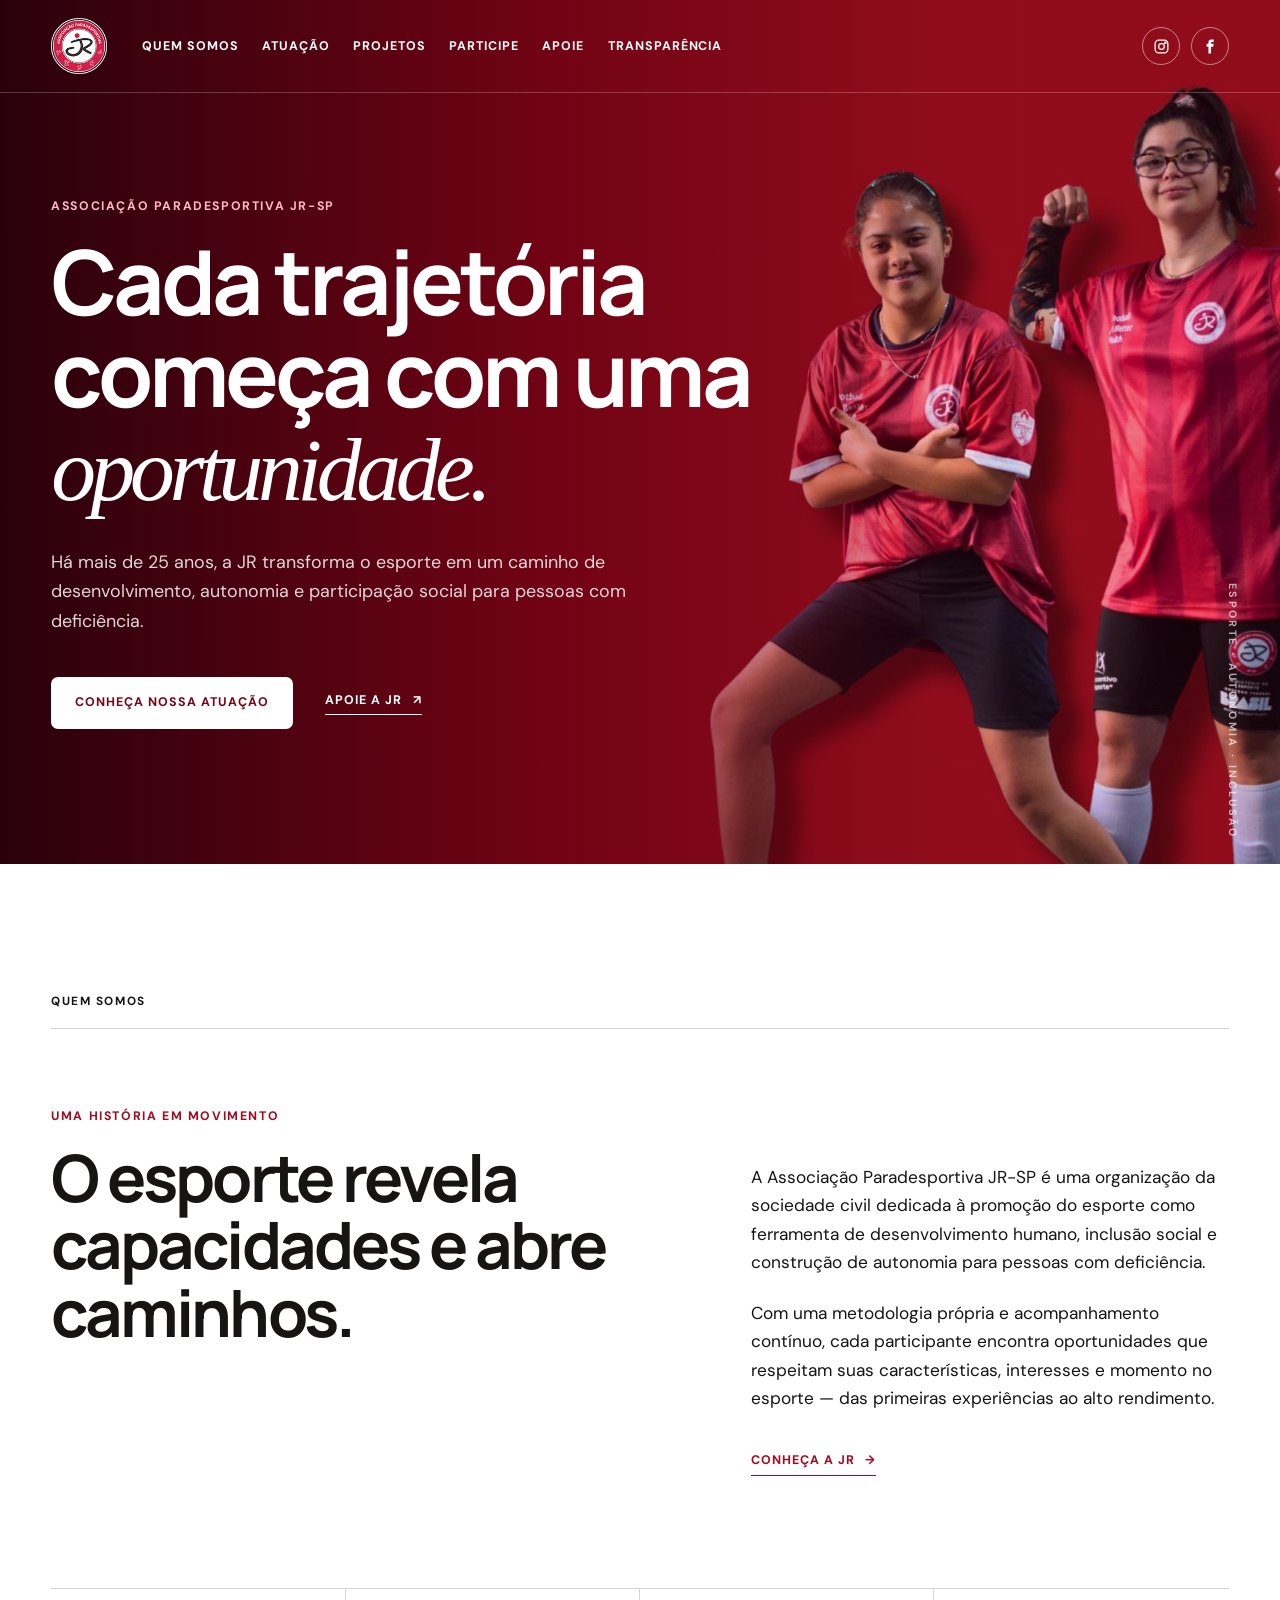
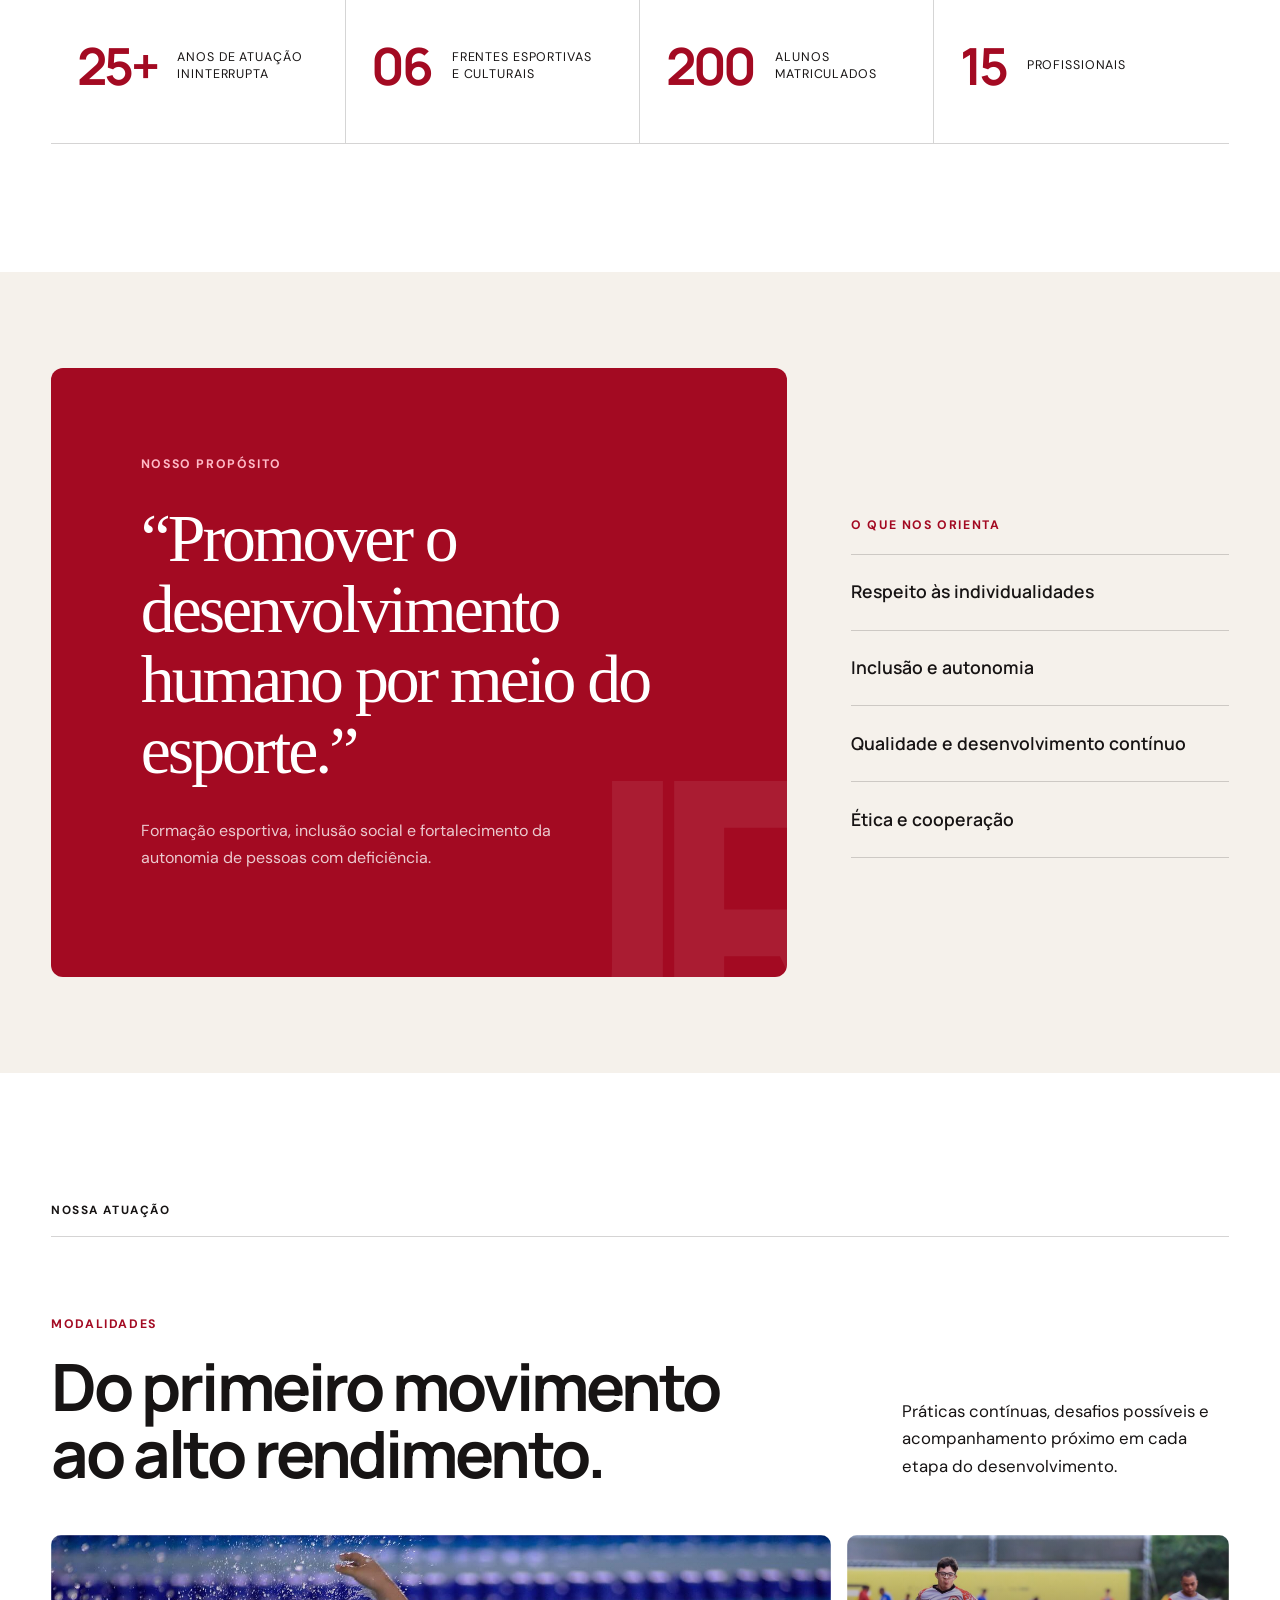
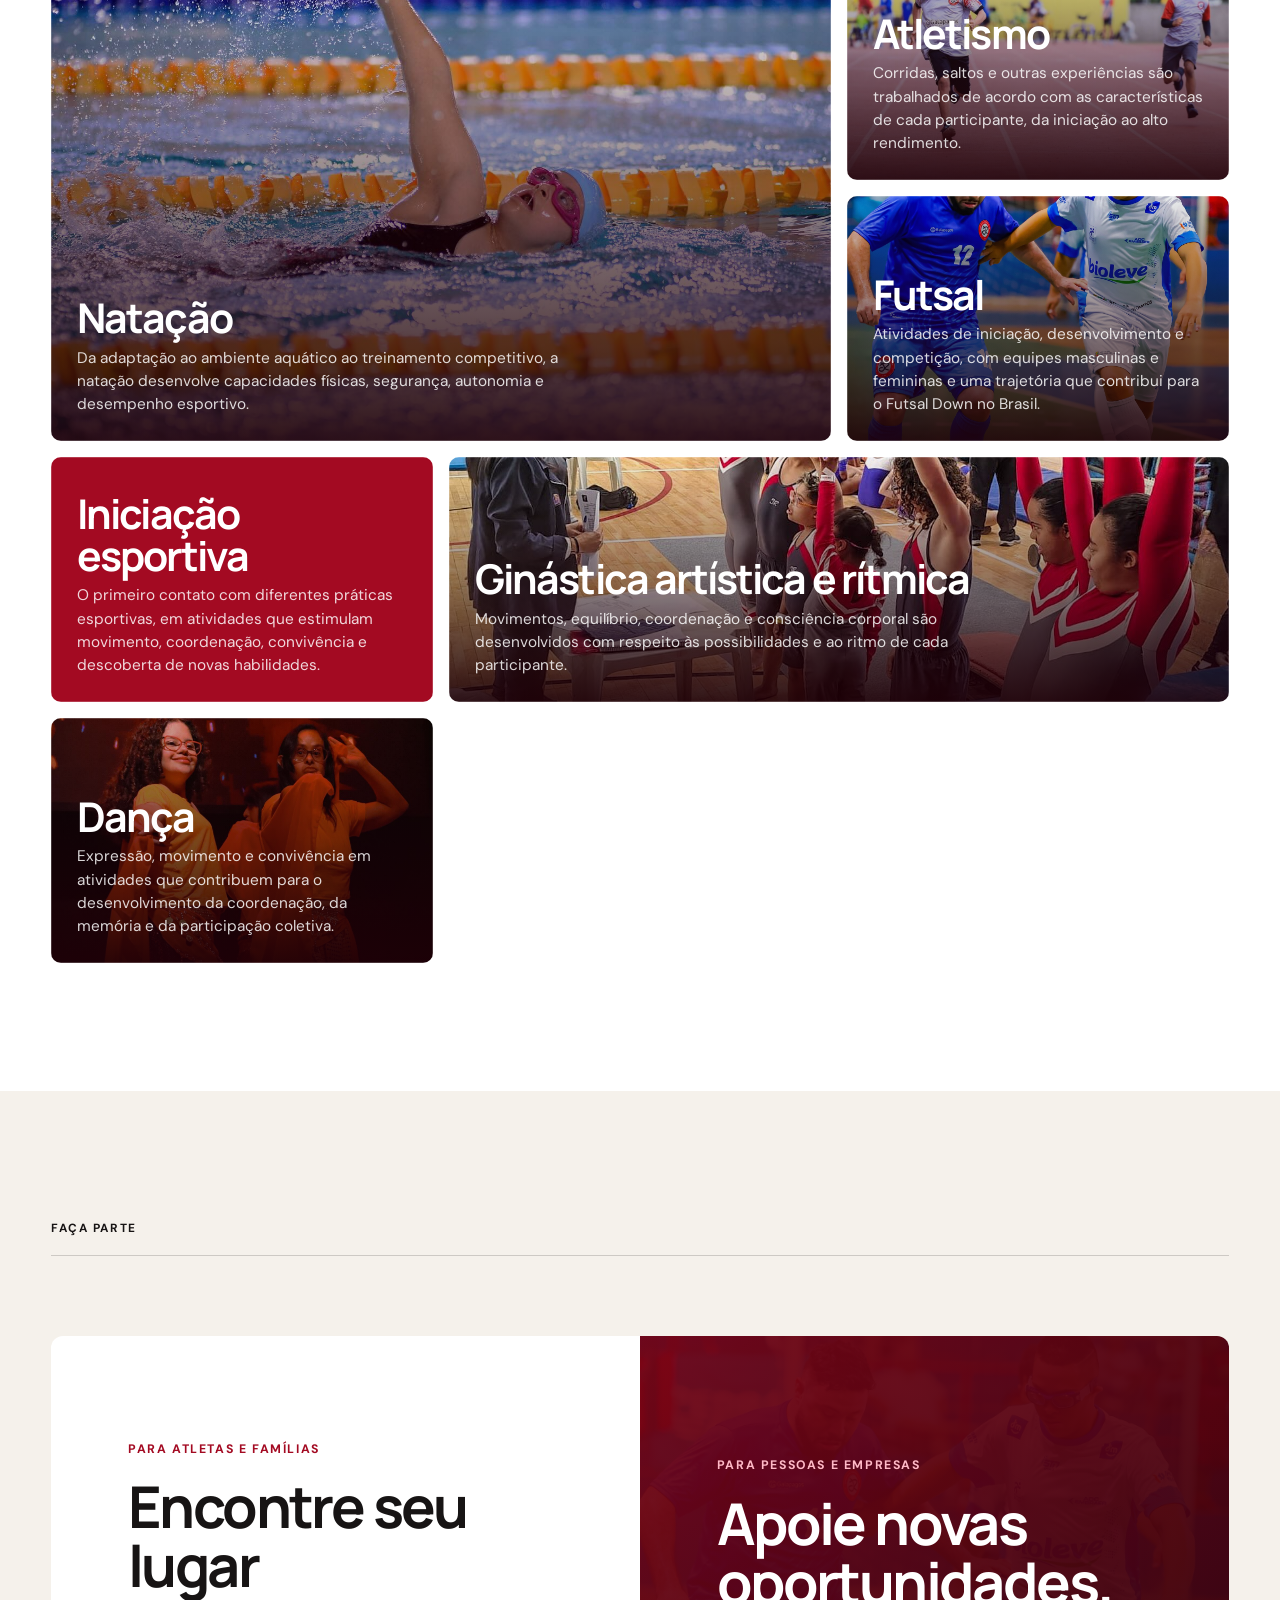
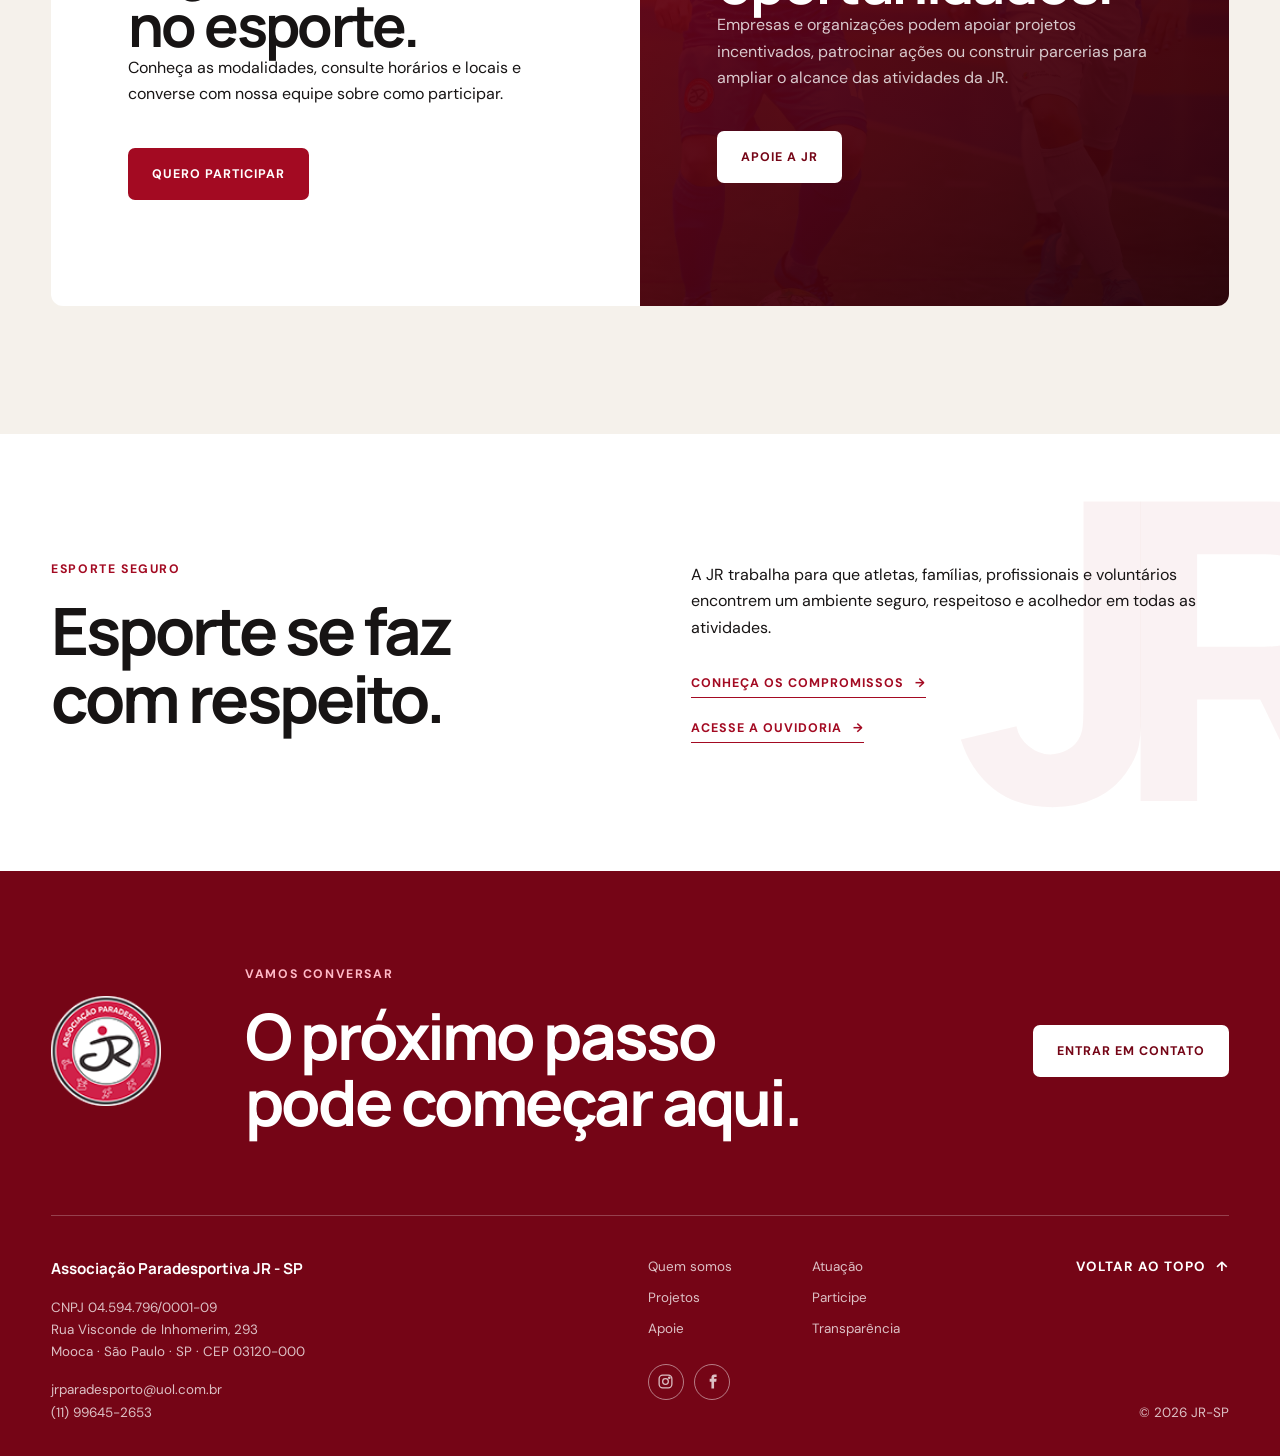
==== commit 1accc0ac: "Atualiza cabeçalho e rodapé globais" ====
--- a/index.html
+++ b/index.html
@@ -17,8 +17,7 @@
   <header class="site-header" id="inicio">
     <div class="nav-wrap">
       <a class="brand" href="#inicio" aria-label="JR-SP, início">
-        <img src="assets/logo.png" alt="">
-        <span>JR-SP</span>
+        <img src="assets/logo.png" alt="Associação Paradesportiva JR-SP" width="56" height="56">
       </a>
       <button class="menu-button" type="button" aria-expanded="false" aria-controls="menu-principal">
         <span></span><span></span><span></span><span class="sr-only">Abrir menu</span>
@@ -31,7 +30,14 @@
         <a href="apoie.html">Apoie</a>
         <a href="#transparencia">Transparência</a>
       </nav>
-      <a class="nav-cta" href="#contato">Fale com a JR</a>
+      <div class="header-socials" aria-label="Redes sociais">
+        <a href="https://www.instagram.com/jrparadesporto/" target="_blank" rel="noopener noreferrer" aria-label="Instagram da JR-SP">
+          <svg viewBox="0 0 24 24" aria-hidden="true"><rect x="3" y="3" width="18" height="18" rx="5"></rect><circle cx="12" cy="12" r="4"></circle><circle cx="17.4" cy="6.7" r="1"></circle></svg>
+        </a>
+        <a href="https://www.facebook.com/associacaoparadesportivajrsp" target="_blank" rel="noopener noreferrer" aria-label="Facebook da JR-SP">
+          <svg viewBox="0 0 24 24" aria-hidden="true"><path d="M14.2 8.2V6.7c0-.8.5-1 1-1h2.6V2.1L14.7 2C11.3 2 10.5 4.1 10.5 6.2v2H8v4h2.5V22h3.7v-9.8h3.1l.5-4h-3.6Z"></path></svg>
+        </a>
+      </div>
     </div>
   </header>
 
@@ -158,7 +164,7 @@
 
   <footer id="contato">
     <div class="footer-top">
-      <img src="assets/logo.png" alt="Associação Paradesportiva JR-SP">
+      <img src="assets/logo.png" alt="Associação Paradesportiva JR-SP" width="110" height="110">
       <div>
         <p class="eyebrow light">Vamos conversar</p>
         <h2>O próximo passo<br>pode começar aqui.</h2>
@@ -166,10 +172,33 @@
       <a class="button button-light" href="mailto:jrparadesporto@uol.com.br">Entrar em contato</a>
     </div>
     <div class="footer-bottom">
-      <p>Associação Paradesportiva JR-SP<br>São Paulo · SP</p>
-      <p><a href="mailto:jrparadesporto@uol.com.br">jrparadesporto@uol.com.br</a><br><a href="tel:+5511996452653">(11) 99645-2653</a></p>
-      <p><a href="https://www.instagram.com/jrparadesporto/">Instagram</a><br><a href="#inicio">Voltar ao topo ↑</a></p>
-      <p class="copyright">© 2026 JR-SP</p>
+      <div class="footer-identity">
+        <p><strong>Associação Paradesportiva JR - SP</strong></p>
+        <p>CNPJ 04.594.796/0001-09<br>Rua Visconde de Inhomerim, 293<br>Mooca · São Paulo · SP · CEP 03120-000</p>
+        <p><a href="mailto:jrparadesporto@uol.com.br">jrparadesporto@uol.com.br</a><br><a href="tel:+5511996452653">(11) 99645-2653</a></p>
+      </div>
+      <div class="footer-navigation">
+        <nav aria-label="Navegação do rodapé">
+          <a href="quem-somos.html">Quem somos</a>
+          <a href="index.html#atuacao">Atuação</a>
+          <a href="projetos.html">Projetos</a>
+          <a href="participe.html">Participe</a>
+          <a href="apoie.html">Apoie</a>
+          <a href="index.html#transparencia">Transparência</a>
+        </nav>
+        <div class="footer-socials" aria-label="Redes sociais">
+          <a href="https://www.instagram.com/jrparadesporto/" target="_blank" rel="noopener noreferrer" aria-label="Instagram da JR-SP">
+            <svg viewBox="0 0 24 24" aria-hidden="true"><rect x="3" y="3" width="18" height="18" rx="5"></rect><circle cx="12" cy="12" r="4"></circle><circle cx="17.4" cy="6.7" r="1"></circle></svg>
+          </a>
+          <a href="https://www.facebook.com/associacaoparadesportivajrsp" target="_blank" rel="noopener noreferrer" aria-label="Facebook da JR-SP">
+            <svg viewBox="0 0 24 24" aria-hidden="true"><path d="M14.2 8.2V6.7c0-.8.5-1 1-1h2.6V2.1L14.7 2C11.3 2 10.5 4.1 10.5 6.2v2H8v4h2.5V22h3.7v-9.8h3.1l.5-4h-3.6Z"></path></svg>
+          </a>
+        </div>
+      </div>
+      <div class="footer-return">
+        <a class="back-to-top" href="#inicio">Voltar ao topo <span aria-hidden="true">↑</span></a>
+        <p class="copyright">© 2026 JR-SP</p>
+      </div>
     </div>
   </footer>
 
--- a/styles.css
+++ b/styles.css
@@ -23,13 +23,17 @@
 .skip-link:focus { top: 1rem; }
 
 .site-header { position: absolute; z-index: 20; top: 0; width: 100%; color: white; border-bottom: 1px solid rgba(255,255,255,.22); }
-.nav-wrap { max-width: 1400px; margin: auto; height: 92px; padding: 0 4vw; display: flex; align-items: center; gap: 3rem; }
-.brand { display: flex; align-items: center; gap: .8rem; font-family: "Manrope", sans-serif; font-weight: 800; letter-spacing: .05em; }
+.nav-wrap { max-width: 1400px; margin: auto; height: 92px; padding: 0 4vw; display: flex; align-items: center; gap: 2.2rem; }
+.brand { display: flex; align-items: center; flex: 0 0 auto; }
 .brand img { width: 56px; height: 56px; object-fit: contain; }
-.nav-wrap nav { display: flex; gap: clamp(1rem, 2.2vw, 2.3rem); margin-left: auto; font-size: .78rem; font-weight: 700; text-transform: uppercase; letter-spacing: .08em; }
-.nav-wrap nav a, .nav-cta { transition: opacity .2s; }
-.nav-wrap nav a:hover, .nav-cta:hover { opacity: .65; }
-.nav-cta { border: 1px solid rgba(255,255,255,.55); border-radius: 6px; padding: .72rem 1.1rem; font-size: .75rem; text-transform: uppercase; font-weight: 700; letter-spacing: .07em; }
+.nav-wrap nav { display: flex; gap: clamp(.9rem, 1.8vw, 2rem); margin-left: 0; font-size: .78rem; font-weight: 700; text-transform: uppercase; letter-spacing: .08em; }
+.nav-wrap nav a { transition: opacity .2s; }
+.nav-wrap nav a:hover { opacity: .65; }
+.header-socials { display: flex; align-items: center; gap: .65rem; margin-left: auto; }
+.header-socials a, .footer-socials a { width: 38px; height: 38px; display: grid; place-items: center; border: 1px solid rgba(255,255,255,.48); border-radius: 50%; transition: opacity .2s, transform .2s; }
+.header-socials a:hover, .footer-socials a:hover { opacity: .7; transform: translateY(-2px); }
+.header-socials svg, .footer-socials svg { width: 17px; height: 17px; fill: none; stroke: currentColor; stroke-width: 1.8; }
+.header-socials a:last-child svg, .footer-socials a:last-child svg { fill: currentColor; stroke: none; }
 .menu-button { display: none; }
 
 .hero { min-height: 820px; height: 96vh; position: relative; display: flex; align-items: center; overflow: hidden; color: white; background: var(--wine); }
@@ -122,13 +126,20 @@
 .footer-top { display: grid; grid-template-columns: 130px 1fr auto; gap: 4rem; align-items: center; padding-bottom: 5rem; }
 .footer-top img { width: 110px; }
 .footer-top h2 { font-size: clamp(2.6rem, 5vw, 5.2rem); }
-.footer-bottom { display: grid; grid-template-columns: 2fr 2fr 1fr 1fr; gap: 2rem; padding-top: 2rem; border-top: 1px solid rgba(255,255,255,.24); font-size: .8rem; color: rgba(255,255,255,.75); }
+.footer-bottom { display: grid; grid-template-columns: 1.7fr 1fr .65fr; gap: clamp(2rem, 6vw, 6rem); padding-top: 2.5rem; border-top: 1px solid rgba(255,255,255,.24); font-size: .84rem; color: rgba(255,255,255,.75); }
 .footer-bottom p { margin: 0; }
 .footer-bottom a:hover { color: white; }
+.footer-identity { display: grid; gap: 1rem; }
+.footer-identity strong { color: white; font-family: "Manrope", sans-serif; font-size: .95rem; }
+.footer-navigation nav { display: grid; grid-template-columns: 1fr 1fr; gap: .55rem 1.5rem; }
+.footer-socials { display: flex; gap: .65rem; margin-top: 1.5rem; }
+.footer-socials a { width: 36px; height: 36px; }
+.footer-return { display: flex; flex-direction: column; align-items: flex-end; justify-content: space-between; text-align: right; }
+.back-to-top { color: white; font-weight: 700; text-transform: uppercase; letter-spacing: .07em; }
+.back-to-top span { margin-left: .4rem; }
 .copyright { text-align: right; }
 
 @media (max-width: 960px) {
-  .nav-cta { display: none; }
   .nav-wrap nav { gap: 1.1rem; }
   .impact-strip { grid-template-columns: 1fr 1fr; }
   .impact-strip article:nth-child(2) { border-right: 0; }
@@ -148,7 +159,7 @@
   .site-header { position: absolute; }
   .nav-wrap { height: 76px; padding: 0 1.25rem; }
   .brand img { width: 48px; height: 48px; }
-  .menu-button { display: flex; margin-left: auto; width: 42px; height: 42px; padding: 10px; border: 1px solid rgba(255,255,255,.45); background: transparent; flex-direction: column; justify-content: center; gap: 5px; }
+  .menu-button { display: flex; margin-left: .2rem; width: 42px; height: 42px; padding: 10px; border: 1px solid rgba(255,255,255,.45); background: transparent; flex-direction: column; justify-content: center; gap: 5px; }
   .menu-button span:not(.sr-only) { width: 100%; height: 1px; background: white; }
   .nav-wrap nav { display: none; position: fixed; inset: 76px 0 0; padding: 3rem 1.5rem; background: var(--wine); flex-direction: column; gap: 0; }
   .nav-wrap nav.open { display: flex; }
@@ -188,7 +199,9 @@
   .footer-top { grid-template-columns: 70px 1fr; gap: 1.5rem; }
   .footer-top img { width: 70px; }
   .footer-top .button { grid-column: 1 / -1; }
-  .footer-bottom { grid-template-columns: 1fr 1fr; }
+  .footer-bottom { grid-template-columns: 1fr; gap: 2.5rem; }
+  .footer-navigation nav { max-width: 340px; }
+  .footer-return { min-height: 90px; align-items: flex-start; text-align: left; }
   .copyright { text-align: left; }
 }
 
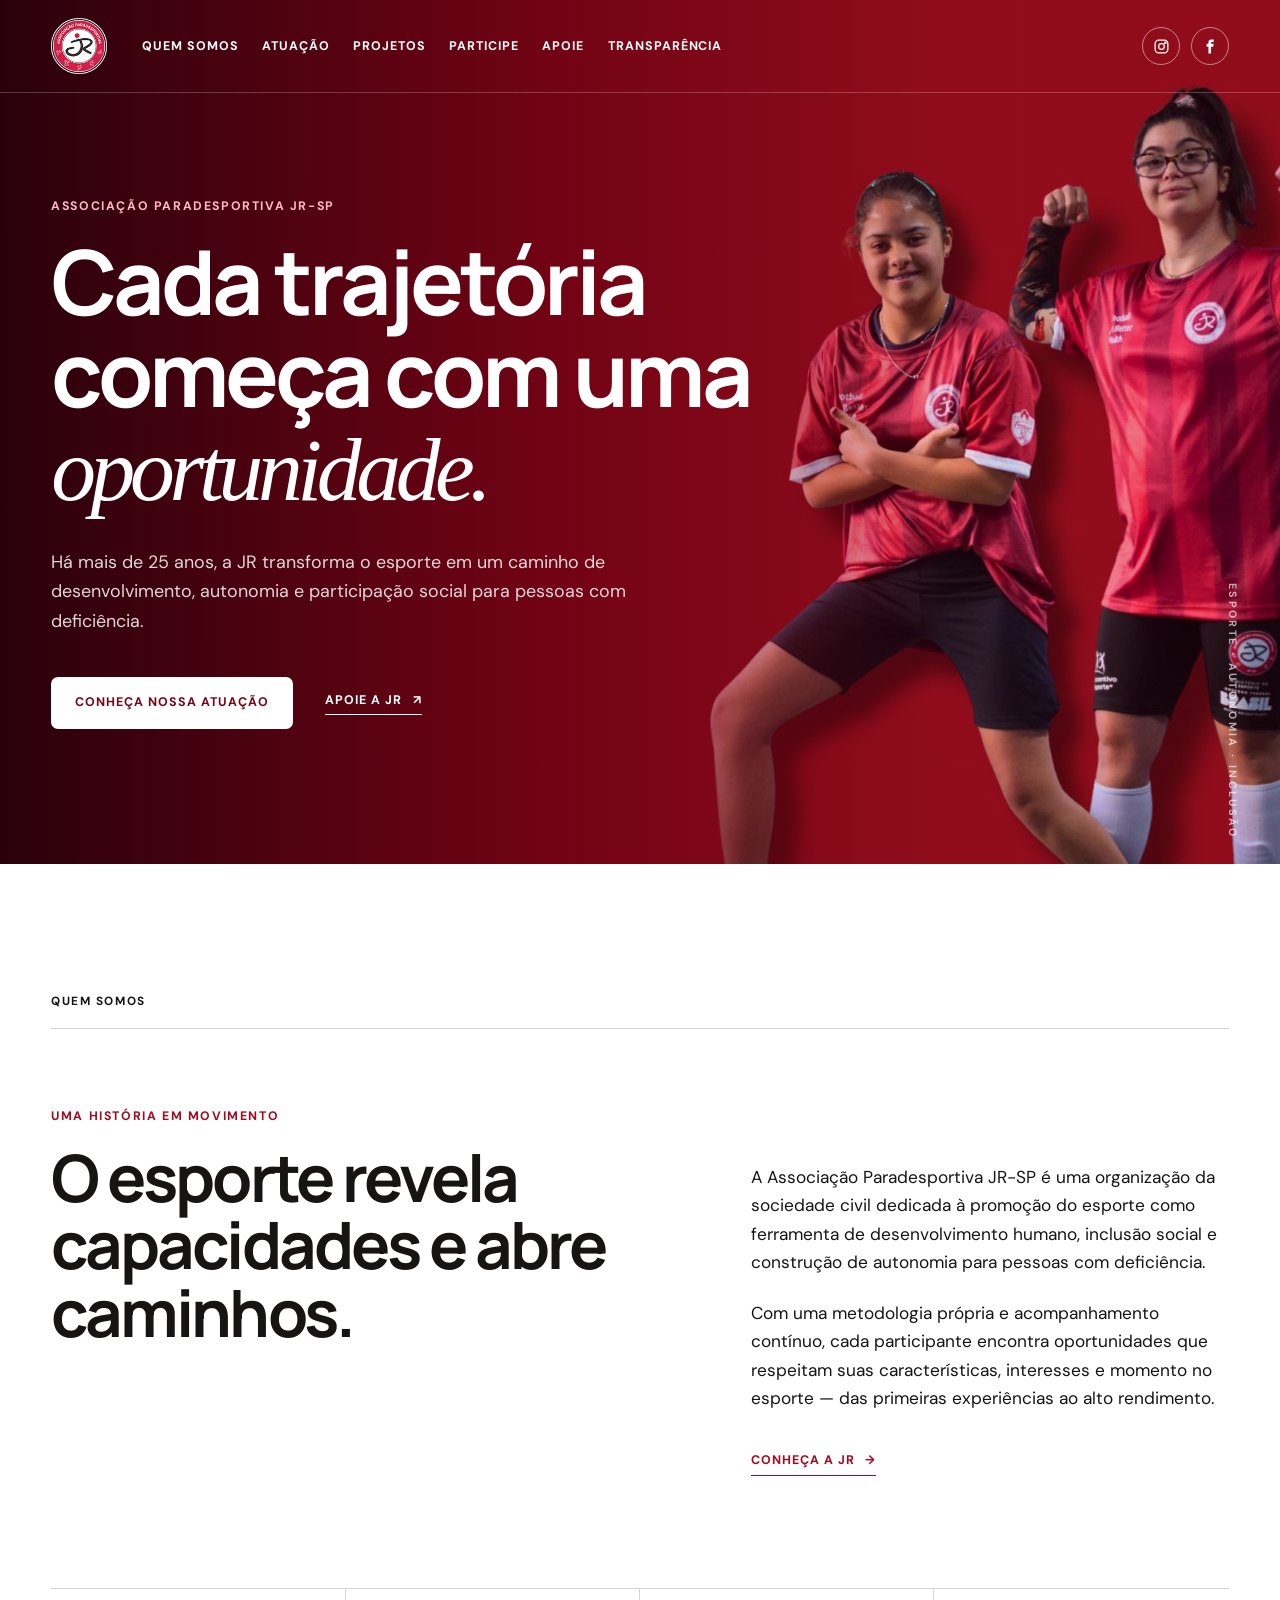
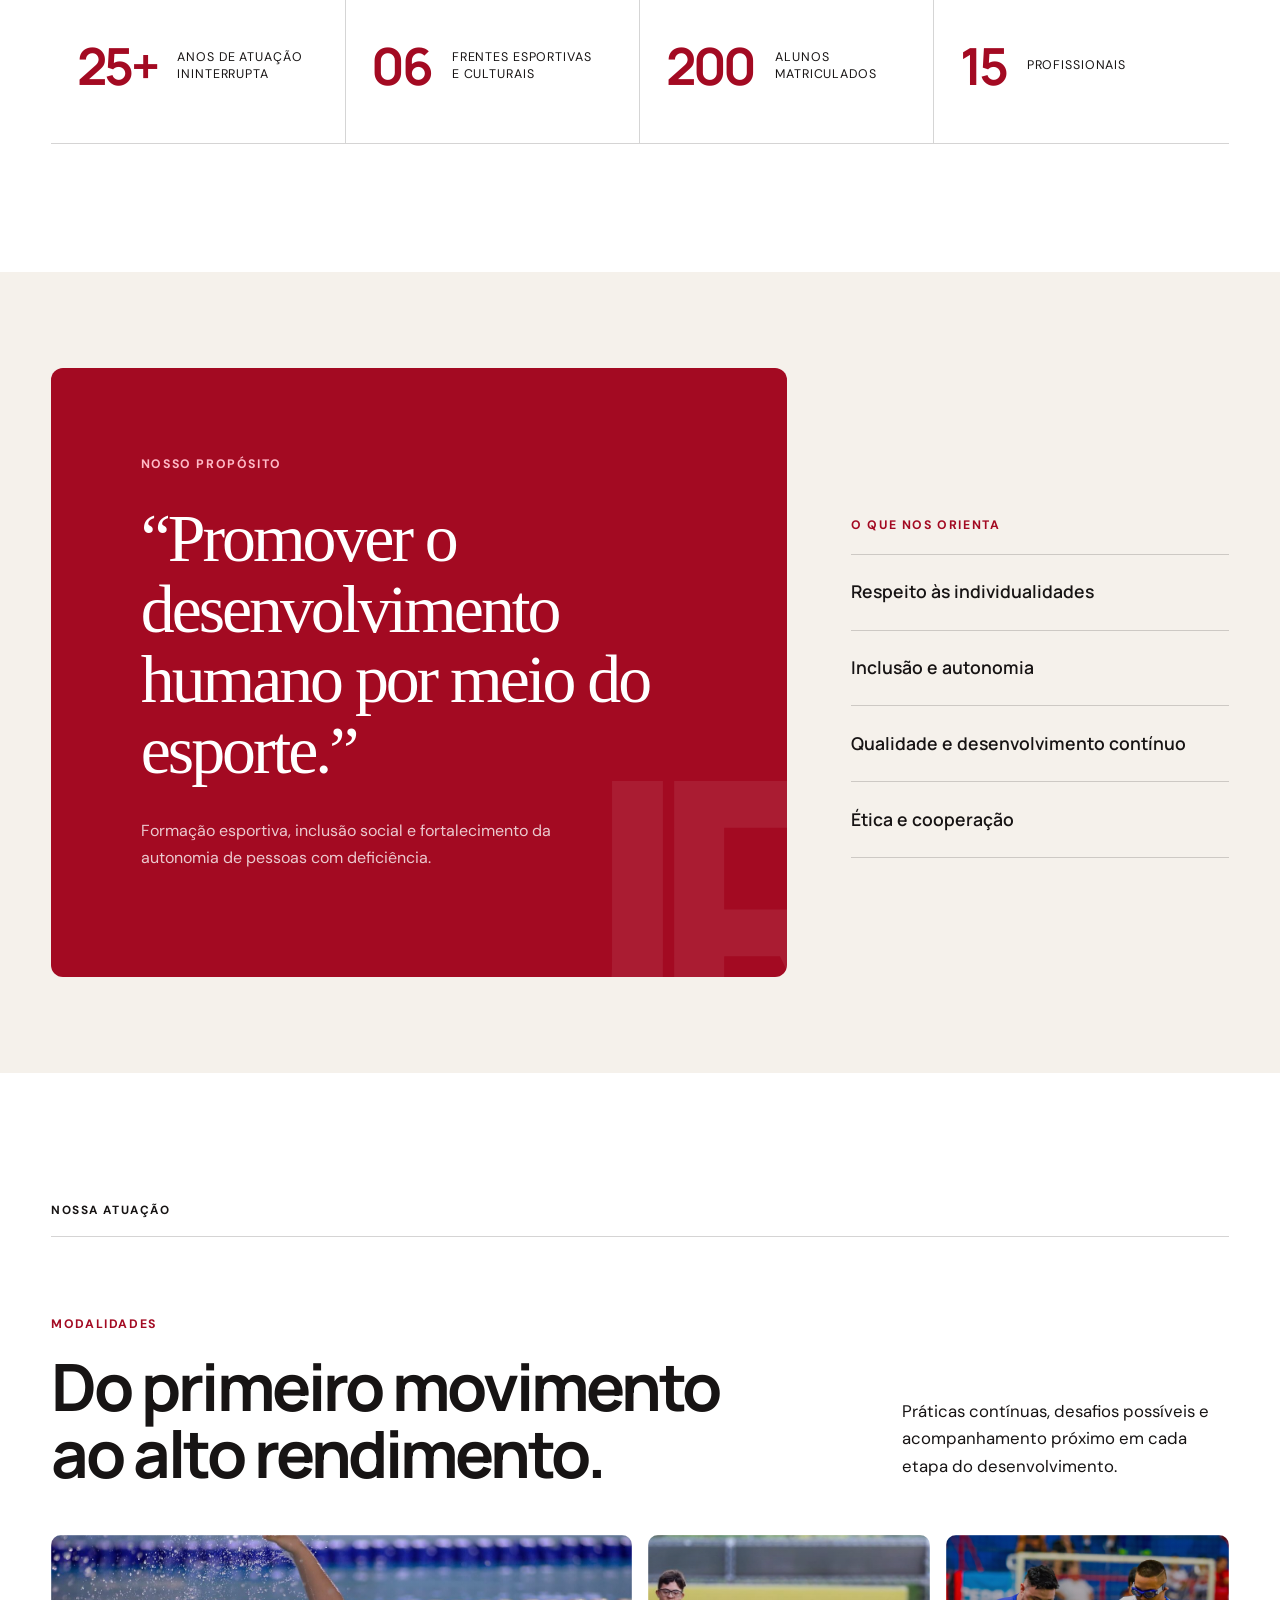
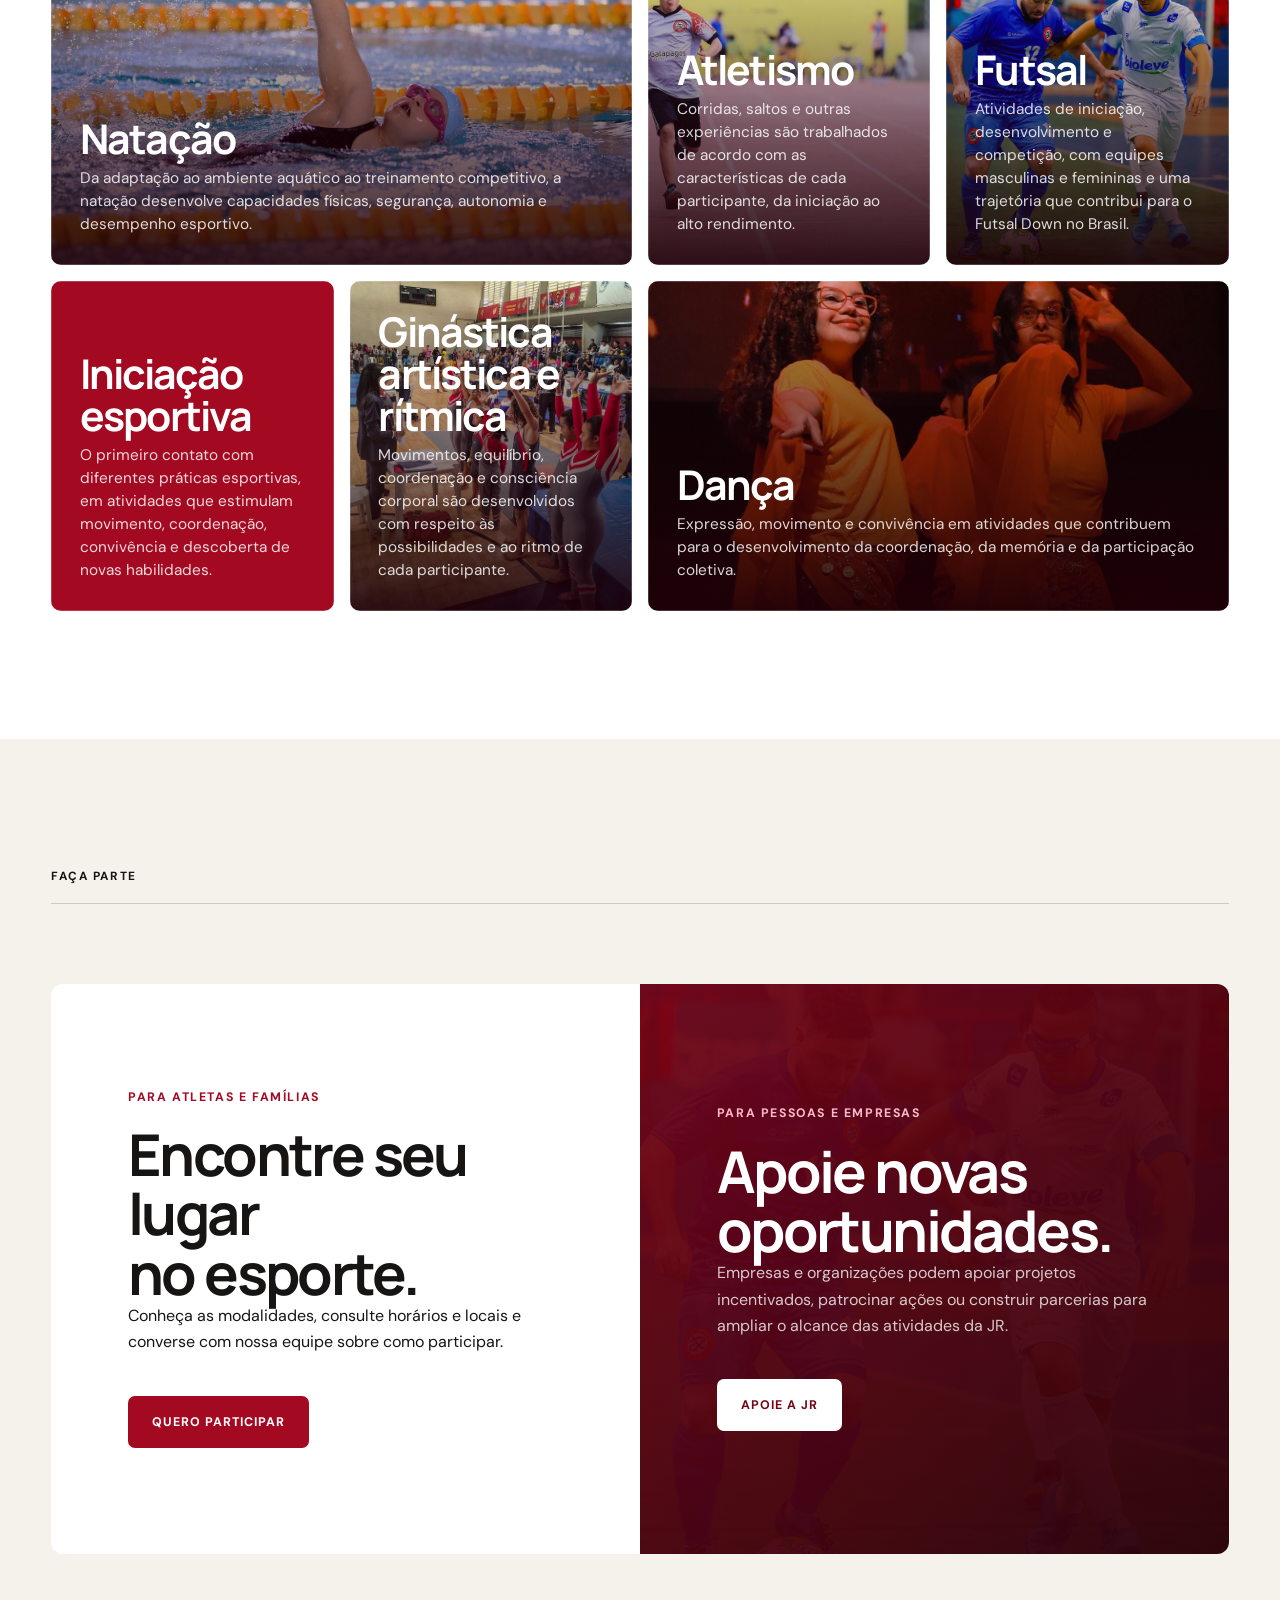
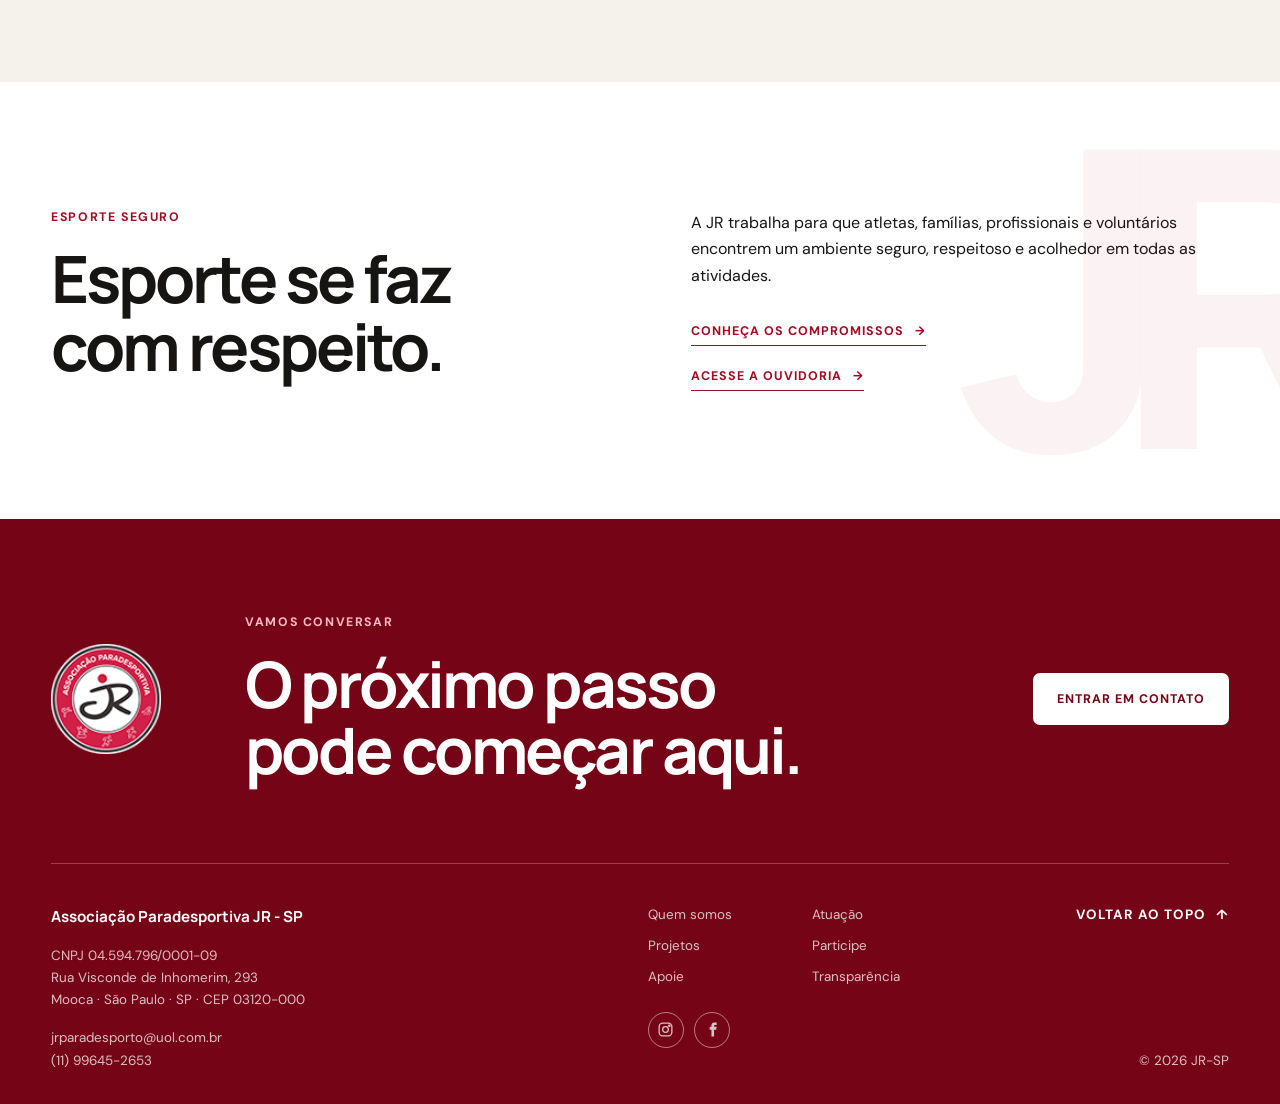
==== commit 3bf55cdd: "Refina páginas internas e conteúdos de participação" ====
--- a/index.html
+++ b/index.html
@@ -107,7 +107,7 @@
       </div>
 
       <div class="sports-grid">
-        <article class="sport-card large" style="--photo:url('assets/natacao.jpg')">
+        <article class="sport-card featured" style="--photo:url('assets/natacao.jpg')">
           <div><h3>Natação</h3><p>Da adaptação ao ambiente aquático ao treinamento competitivo, a natação desenvolve capacidades físicas, segurança, autonomia e desempenho esportivo.</p></div>
         </article>
         <article class="sport-card" style="--photo:url('assets/atletismo.jpg')">
@@ -119,10 +119,10 @@
         <article class="sport-card text-card">
           <div><h3>Iniciação esportiva</h3><p>O primeiro contato com diferentes práticas esportivas, em atividades que estimulam movimento, coordenação, convivência e descoberta de novas habilidades.</p></div>
         </article>
-        <article class="sport-card wide" style="--photo:url('assets/ginastica.jpg')">
+        <article class="sport-card" style="--photo:url('assets/ginastica.jpg')">
           <div><h3>Ginástica artística e rítmica</h3><p>Movimentos, equilíbrio, coordenação e consciência corporal são desenvolvidos com respeito às possibilidades e ao ritmo de cada participante.</p></div>
         </article>
-        <article class="sport-card" style="--photo:url('assets/danca.jpg')">
+        <article class="sport-card featured" style="--photo:url('assets/danca.jpg')">
           <div><h3>Dança</h3><p>Expressão, movimento e convivência em atividades que contribuem para o desenvolvimento da coordenação, da memória e da participação coletiva.</p></div>
         </article>
       </div>
--- a/styles.css
+++ b/styles.css
@@ -82,11 +82,10 @@
 .sports { padding-top: 8rem; }
 .section-heading { display: grid; grid-template-columns: 1.4fr .6fr; gap: 7vw; align-items: end; padding: 5rem 0 3rem; }
 .section-heading > p { margin-bottom: .4rem; max-width: 420px; font-size: 1.05rem; }
-.sports-grid { display: grid; grid-template-columns: repeat(12, 1fr); grid-auto-rows: 245px; gap: 1rem; }
-.sport-card { position: relative; grid-column: span 4; padding: 1.6rem; color: white; background: linear-gradient(0deg, rgba(30,0,7,.92), rgba(30,0,7,.04)), var(--photo) center / cover; border-radius: 10px; overflow: hidden; display: flex; flex-direction: column; justify-content: flex-end; }
+.sports-grid { display: grid; grid-template-columns: repeat(4, 1fr); grid-auto-rows: 330px; gap: 1rem; }
+.sport-card { position: relative; grid-column: span 1; padding: 1.8rem; color: white; background: linear-gradient(0deg, rgba(30,0,7,.92), rgba(30,0,7,.04)), var(--photo) center / cover; border-radius: 10px; overflow: hidden; display: flex; flex-direction: column; justify-content: flex-end; }
 .sport-card:after { content: ""; position: absolute; inset: 0; border: 1px solid rgba(255,255,255,.2); pointer-events: none; }
-.sport-card.large { grid-column: span 8; grid-row: span 2; }
-.sport-card.wide { grid-column: span 8; }
+.sport-card.featured { grid-column: span 2; }
 .sport-card.text-card { background: var(--red); }
 .sport-card div:last-child { position: relative; z-index: 1; }
 .sport-card h3 { margin-bottom: .5rem; font-size: clamp(1.7rem, 3.2vw, 3.2rem); }
@@ -146,7 +145,9 @@
   .impact-strip article:nth-child(-n+2) { border-bottom: 1px solid var(--line); }
   .purpose { grid-template-columns: 1fr; }
   .purpose-values { padding: 4rem 0; }
-  .sport-card, .sport-card.large, .sport-card.wide { grid-column: span 6; grid-row: span 1; }
+  .sports-grid { grid-template-columns: repeat(2, 1fr); }
+  .sport-card { grid-column: span 1; }
+  .sport-card.featured { grid-column: span 2; }
   .sports-grid { grid-auto-rows: 330px; }
   .project-list article { grid-template-columns: 1fr 1.3fr 60px; }
   .project-list p { display: none; }
@@ -184,7 +185,7 @@
   .sports { padding-top: 5.5rem; }
   .section-heading { padding: 3.5rem 0 2.5rem; }
   .sports-grid { grid-template-columns: 1fr; grid-auto-rows: 320px; }
-  .sport-card, .sport-card.large, .sport-card.wide { grid-column: 1; }
+  .sport-card, .sport-card.featured { grid-column: 1; }
   .projects-head { padding: 3.5rem 0; }
   .project-list article { display: block; padding: 2rem 3.5rem 2rem 0; }
   .project-list h3 { margin: .7rem 0 0; }
@@ -206,20 +207,20 @@
 }
 
 /* Página Participe */
-.participate-hero { position: relative; min-height: 680px; color: white; background: url("assets/participe-hero.jpg") center 42% / cover no-repeat; overflow: hidden; }
+.participate-hero { position: relative; min-height: 570px; color: white; background: url("assets/participe-hero.jpg") center 42% / cover no-repeat; overflow: hidden; }
 .participate-hero:before { content: ""; position: absolute; inset: 0; background: linear-gradient(90deg, rgba(67,0,13,.96) 0%, rgba(126,1,25,.82) 45%, rgba(150,5,31,.28) 76%, rgba(108,0,21,.12) 100%); }
 .participate-hero:after { content: ""; position: absolute; inset: 0; background: linear-gradient(0deg, rgba(74,0,14,.4), transparent 48%); }
-.participate-hero-copy { position: relative; z-index: 1; min-height: 680px; width: min(92%, var(--max)); margin: auto; padding-top: 7rem; display: flex; flex-direction: column; justify-content: center; }
+.participate-hero-copy { position: relative; z-index: 1; min-height: 570px; width: min(92%, var(--max)); margin: auto; padding-top: 6rem; display: flex; flex-direction: column; justify-content: center; }
 .participate-hero h1 { margin: 0; font-size: clamp(3.4rem, 5.3vw, 5.8rem); }
 .participate-hero p { max-width: 620px; margin: 2rem 0 0; color: rgba(255,255,255,.84); font-size: 1.1rem; }
 .participate-intro { display: grid; grid-template-columns: 1.1fr .9fr; gap: 9vw; align-items: end; }
 .participate-intro > div:last-child { font-size: 1.08rem; }
-.how-to-join { display: grid; grid-template-columns: .35fr 1fr; gap: 8vw; }
-.how-to-join .section-label { display: block; border: 0; padding: 0; color: var(--red); }
-.join-content { max-width: 850px; }
-.join-content h2 { font-size: clamp(2.8rem, 5vw, 5.3rem); }
-.join-content p { max-width: 620px; font-size: 1.05rem; }
-.join-content .button { margin-top: 1.5rem; }
+.how-to-join { display: grid; grid-template-columns: .8fr 1.2fr; gap: 8vw; align-items: start; }
+.how-to-join h2 { font-size: clamp(2.8rem, 5vw, 5.3rem); }
+.join-steps { display: grid; grid-template-columns: repeat(3, 1fr); border-top: 1px solid var(--line); }
+.join-steps article { padding: 2rem 1.3rem 2rem 0; border-bottom: 1px solid var(--line); }
+.join-steps strong { color: var(--red); font: 700 1.15rem/1.2 "Manrope", sans-serif; }
+.join-steps p { margin: .8rem 0 0; font-size: .92rem; }
 .activities-head { display: grid; grid-template-columns: 1.1fr .9fr; gap: 9vw; align-items: end; padding: 5rem 0 4rem; }
 .activities-head > p { font-size: 1.05rem; }
 .activity-list { display: grid; grid-template-columns: 1fr 1fr; gap: 1rem; }
@@ -229,6 +230,10 @@
 .activity-list article > div:last-child { padding: 2rem; display: flex; flex-direction: column; justify-content: center; }
 .activity-list h3 { margin-bottom: 1rem; font-size: 1.75rem; }
 .activity-list p { margin: 0; font-size: .92rem; line-height: 1.55; }
+.activity-list dl { margin: 0; display: grid; grid-template-columns: auto 1fr; gap: .4rem 1rem; font-size: .84rem; line-height: 1.45; }
+.activity-list dt { color: var(--red); font-weight: 700; text-transform: uppercase; letter-spacing: .06em; }
+.activity-list dd { margin: 0; }
+.activity-list dd a { text-decoration: underline; text-underline-offset: .2em; }
 .join-cta { display: grid; grid-template-columns: 1.1fr .9fr; gap: 9vw; align-items: center; color: white; background: var(--red); }
 .join-cta h2 { font-size: clamp(2.8rem, 5vw, 5.3rem); }
 .join-cta > div:last-child { font-size: 1.05rem; }
@@ -243,19 +248,20 @@
 }
 
 @media (max-width: 720px) {
-  .participate-hero { min-height: 650px; background-position: 60% center; }
+  .participate-hero { min-height: 580px; background-position: 60% center; }
   .participate-hero:before { background: linear-gradient(0deg, rgba(55,0,11,.98) 0%, rgba(123,0,23,.72) 62%, rgba(123,0,23,.2) 100%); }
-  .participate-hero-copy { min-height: 650px; width: auto; margin: 0 1.25rem; padding: 11rem 0 4.5rem; justify-content: flex-end; }
+  .participate-hero-copy { min-height: 580px; width: auto; margin: 0 1.25rem; padding: 9rem 0 4rem; justify-content: flex-end; }
+  .join-steps { grid-template-columns: 1fr; }
   .activity-list article { grid-template-columns: 1fr; }
   .activity-photo { min-height: 260px; }
   .join-actions { align-items: flex-start; flex-direction: column; }
 }
 
 /* Página Projetos */
-.projects-hero { position: relative; min-height: 680px; color: white; background: url("assets/quem-somos-hero.jpg") center 47% / cover no-repeat; overflow: hidden; }
+.projects-hero { position: relative; min-height: 570px; color: white; background: url("assets/quem-somos-hero.jpg") center 47% / cover no-repeat; overflow: hidden; }
 .projects-hero:before { content: ""; position: absolute; inset: 0; background: linear-gradient(90deg, rgba(67,0,13,.96) 0%, rgba(126,1,25,.82) 45%, rgba(150,5,31,.28) 76%, rgba(108,0,21,.12) 100%); }
 .projects-hero:after { content: ""; position: absolute; inset: 0; background: linear-gradient(0deg, rgba(74,0,14,.4), transparent 48%); }
-.projects-hero-copy { position: relative; z-index: 1; min-height: 680px; width: min(92%, var(--max)); margin: auto; padding-top: 7rem; display: flex; flex-direction: column; justify-content: center; }
+.projects-hero-copy { position: relative; z-index: 1; min-height: 570px; width: min(92%, var(--max)); margin: auto; padding-top: 6rem; display: flex; flex-direction: column; justify-content: center; }
 .projects-hero h1 { margin: 0; font-size: clamp(3.4rem, 5.3vw, 5.8rem); }
 .projects-hero p { max-width: 620px; margin: 2rem 0 0; color: rgba(255,255,255,.84); font-size: 1.1rem; }
 .projects-intro { display: grid; grid-template-columns: 1.1fr .9fr; gap: 9vw; align-items: end; }
@@ -282,9 +288,9 @@
 }
 
 @media (max-width: 720px) {
-  .projects-hero { min-height: 650px; background-position: 62% center; }
+  .projects-hero { min-height: 580px; background-position: 62% center; }
   .projects-hero:before { background: linear-gradient(0deg, rgba(55,0,11,.98) 0%, rgba(123,0,23,.72) 62%, rgba(123,0,23,.2) 100%); }
-  .projects-hero-copy { min-height: 650px; width: auto; margin: 0 1.25rem; padding: 11rem 0 4.5rem; justify-content: flex-end; }
+  .projects-hero-copy { min-height: 580px; width: auto; margin: 0 1.25rem; padding: 9rem 0 4rem; justify-content: flex-end; }
   .project-photo { min-height: 420px; }
   .project-content h2 { font-size: 2.65rem; }
 }
@@ -295,10 +301,10 @@
 }
 
 /* Página Apoie */
-.support-hero { position: relative; min-height: 680px; color: white; background: url("assets/apoie-hero.jpg") center 48% / cover no-repeat; overflow: hidden; }
+.support-hero { position: relative; min-height: 570px; color: white; background: url("assets/apoie-hero.jpg") center 48% / cover no-repeat; overflow: hidden; }
 .support-hero:before { content: ""; position: absolute; inset: 0; background: linear-gradient(90deg, rgba(67,0,13,.95) 0%, rgba(126,1,25,.78) 42%, rgba(150,5,31,.24) 72%, rgba(108,0,21,.1) 100%); }
 .support-hero:after { content: ""; position: absolute; inset: 0; background: linear-gradient(0deg, rgba(74,0,14,.42), transparent 48%); }
-.support-hero-copy { position: relative; z-index: 1; min-height: 680px; width: min(92%, var(--max)); margin: auto; padding-top: 7rem; display: flex; flex-direction: column; justify-content: center; }
+.support-hero-copy { position: relative; z-index: 1; min-height: 570px; width: min(92%, var(--max)); margin: auto; padding-top: 6rem; display: flex; flex-direction: column; justify-content: center; }
 .support-hero h1 { margin: 0; font-size: clamp(3.4rem, 5.3vw, 5.8rem); }
 .support-hero p { max-width: 620px; margin: 2rem 0 0; color: rgba(255,255,255,.84); font-size: 1.1rem; }
 .support-intro { display: grid; grid-template-columns: 1.1fr .9fr; gap: 9vw; align-items: end; }
@@ -316,6 +322,8 @@
 .funding-photo { min-height: 430px; background-position: center; background-size: cover; }
 .funding-football { background-image: linear-gradient(0deg, rgba(42,0,9,.12), rgba(42,0,9,.02)), url("assets/futsal.jpg"); background-position: center 38%; }
 .funding-art { background-image: linear-gradient(0deg, rgba(42,0,9,.12), rgba(42,0,9,.02)), url("assets/danca.jpg"); }
+.funding-center { background-image: linear-gradient(0deg, rgba(42,0,9,.12), rgba(42,0,9,.02)), url("assets/natacao.jpg"); }
+.funding-women { background-image: linear-gradient(0deg, rgba(42,0,9,.12), rgba(42,0,9,.02)), url("assets/time-feminino.jpg"); }
 .funding-copy { padding: clamp(2rem, 4vw, 4rem); }
 .funding-copy h3 { margin: 1.5rem 0; font-size: clamp(2rem, 3.5vw, 3.7rem); }
 .funding-copy .text-link { margin-top: 1rem; }
@@ -332,9 +340,9 @@
 }
 
 @media (max-width: 720px) {
-  .support-hero { min-height: 650px; background-position: 60% center; }
+  .support-hero { min-height: 580px; background-position: 60% center; }
   .support-hero:before { background: linear-gradient(0deg, rgba(55,0,11,.98) 0%, rgba(123,0,23,.68) 62%, rgba(123,0,23,.14) 100%); }
-  .support-hero-copy { min-height: 650px; width: auto; margin: 0 1.25rem; padding: 11rem 0 4.5rem; justify-content: flex-end; }
+  .support-hero-copy { min-height: 580px; width: auto; margin: 0 1.25rem; padding: 9rem 0 4rem; justify-content: flex-end; }
   .support-options-grid article { min-height: 310px; padding: 2.2rem; }
   .funding-photo { min-height: 330px; }
 }
@@ -342,10 +350,10 @@
 /* Página Quem somos */
 .solid-header { position: absolute; background: transparent; }
 .nav-wrap nav a.active { color: #ffb3c0; }
-.about-hero { position: relative; min-height: 680px; color: white; background: url("assets/quem-somos-hero.jpg") center 44% / cover no-repeat; overflow: hidden; }
+.about-hero { position: relative; min-height: 570px; color: white; background: url("assets/quem-somos-hero.jpg") center 44% / cover no-repeat; overflow: hidden; }
 .about-hero:before { content: ""; position: absolute; inset: 0; background: linear-gradient(90deg, rgba(67,0,13,.96) 0%, rgba(126,1,25,.82) 45%, rgba(150,5,31,.30) 76%, rgba(108,0,21,.12) 100%); }
 .about-hero:after { content: ""; position: absolute; inset: 0; background: linear-gradient(0deg, rgba(74,0,14,.38), transparent 45%); }
-.about-hero-copy { position: relative; z-index: 1; min-height: 680px; width: min(92%, var(--max)); margin: auto; padding-top: 7rem; display: flex; flex-direction: column; justify-content: center; }
+.about-hero-copy { position: relative; z-index: 1; min-height: 570px; width: min(92%, var(--max)); margin: auto; padding-top: 6rem; display: flex; flex-direction: column; justify-content: center; }
 .about-hero h1 { margin: 0; font-size: clamp(3.4rem, 5.3vw, 5.8rem); }
 .about-hero h1 em { font-family: Georgia, serif; font-weight: 400; }
 .about-hero-copy > p:last-child { max-width: 560px; margin: 2rem 0 0; color: rgba(255,255,255,.84); font-size: 1.1rem; }
@@ -368,6 +376,7 @@
 .value-grid h3 { color: var(--red); font-size: 1.8rem; }
 .value-grid p { margin: 0; }
 .method { display: grid; grid-template-columns: 1fr 1fr; gap: 1rem; color: white; background: var(--wine); }
+.method > * { min-width: 0; }
 .method-photo { min-height: 670px; border-radius: 12px; background: url("assets/ginastica.jpg") center / cover; }
 .method-copy { padding: clamp(3rem, 6vw, 6rem); display: flex; flex-direction: column; justify-content: center; }
 .method-copy h2 { font-size: clamp(2.8rem, 4.7vw, 5rem); }
@@ -387,7 +396,7 @@
 .future .button { margin-top: 1.5rem; }
 .team-head { display: grid; grid-template-columns: 1.1fr .9fr; gap: 9vw; align-items: end; padding: 5rem 0 4rem; }
 .team-head > div:last-child { font-size: 1.05rem; }
-.team-grid { display: grid; grid-template-columns: repeat(5, 1fr); gap: 1rem; }
+.team-grid { display: grid; grid-template-columns: repeat(4, 1fr); gap: 1rem; }
 .team-card { overflow: hidden; border: 1px solid var(--line); border-radius: 10px; background: var(--paper); }
 .team-card img { width: 100%; aspect-ratio: 1 / .88; object-fit: cover; object-position: center top; filter: grayscale(1) contrast(1.04); transition: filter .25s; }
 .team-card:hover img { filter: grayscale(.2) contrast(1.02); }
@@ -403,14 +412,14 @@
   .method { grid-template-columns: 1fr; }
   .method-photo { min-height: 520px; }
   .team-head { grid-template-columns: 1fr; }
-  .team-grid { grid-template-columns: repeat(3, 1fr); }
+  .team-grid { grid-template-columns: repeat(2, 1fr); }
 }
 
 @media (max-width: 720px) {
   .solid-header { position: absolute; }
-  .about-hero { min-height: 650px; background-position: 62% center; }
+  .about-hero { min-height: 580px; background-position: 62% center; }
   .about-hero:before { background: linear-gradient(0deg, rgba(55,0,11,.98) 0%, rgba(123,0,23,.72) 62%, rgba(123,0,23,.2) 100%); }
-  .about-hero-copy { min-height: 650px; width: auto; margin: 0 1.25rem; padding-top: 11rem; justify-content: flex-end; padding-bottom: 4.5rem; }
+  .about-hero-copy { min-height: 580px; width: auto; margin: 0 1.25rem; padding-top: 9rem; justify-content: flex-end; padding-bottom: 4rem; }
   .about-hero h1 { font-size: clamp(3rem, 14vw, 4.4rem); }
   .about-opening-grid { padding-top: 3.5rem; }
   .about-manifesto blockquote { margin-top: 2rem; padding: 3.5rem 1.5rem; }
@@ -420,9 +429,10 @@
   .value-grid article { min-height: auto; }
   .method-photo { min-height: 430px; }
   .method-copy { padding: 4rem 1.5rem; }
+  .method-copy { overflow-wrap: anywhere; }
   .organization-columns { grid-template-columns: 1fr; }
   .organization-columns article:nth-child(odd) { border-right: 0; }
   .organization-columns article:nth-last-child(-n+2) { border-bottom: 0; }
   .organization-columns article:last-child { border-bottom: 1px solid var(--line); }
-  .team-grid { grid-template-columns: 1fr 1fr; }
-}
+  .team-grid { grid-template-columns: 1fr; }
+}
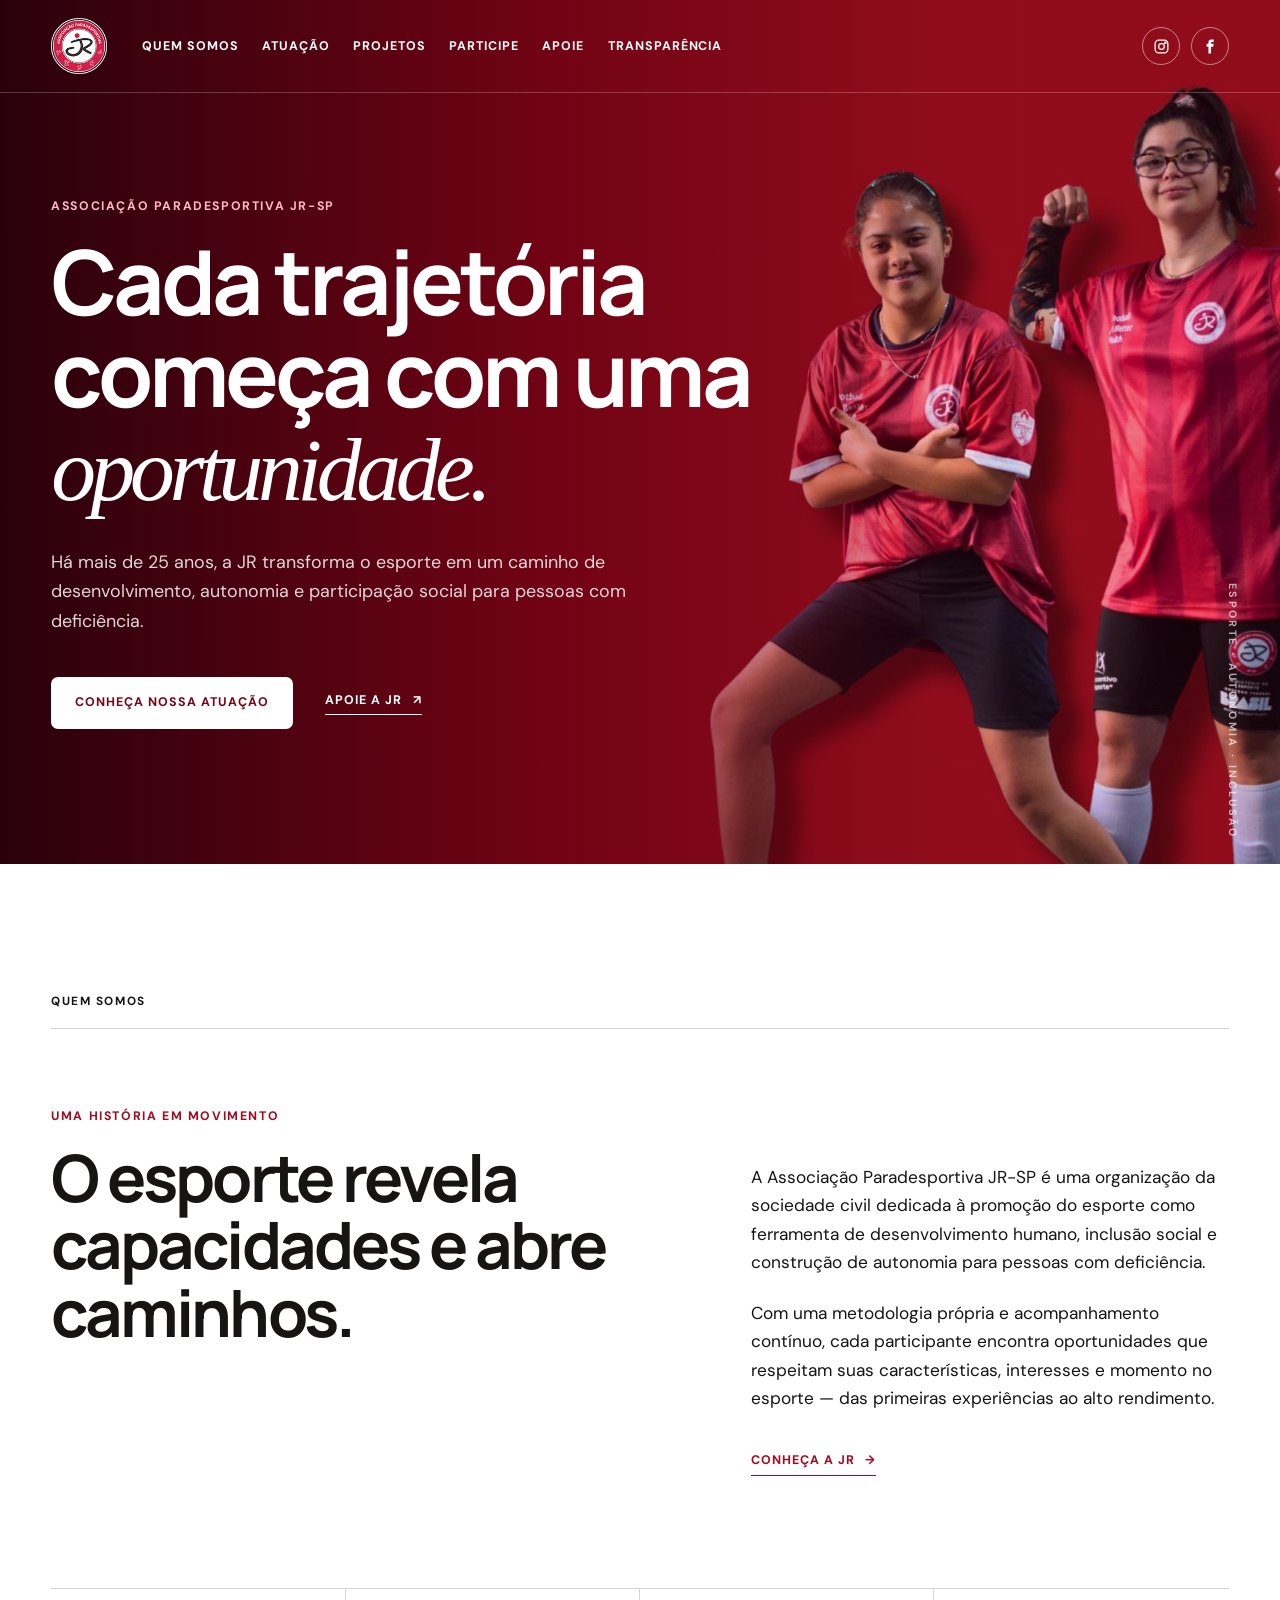
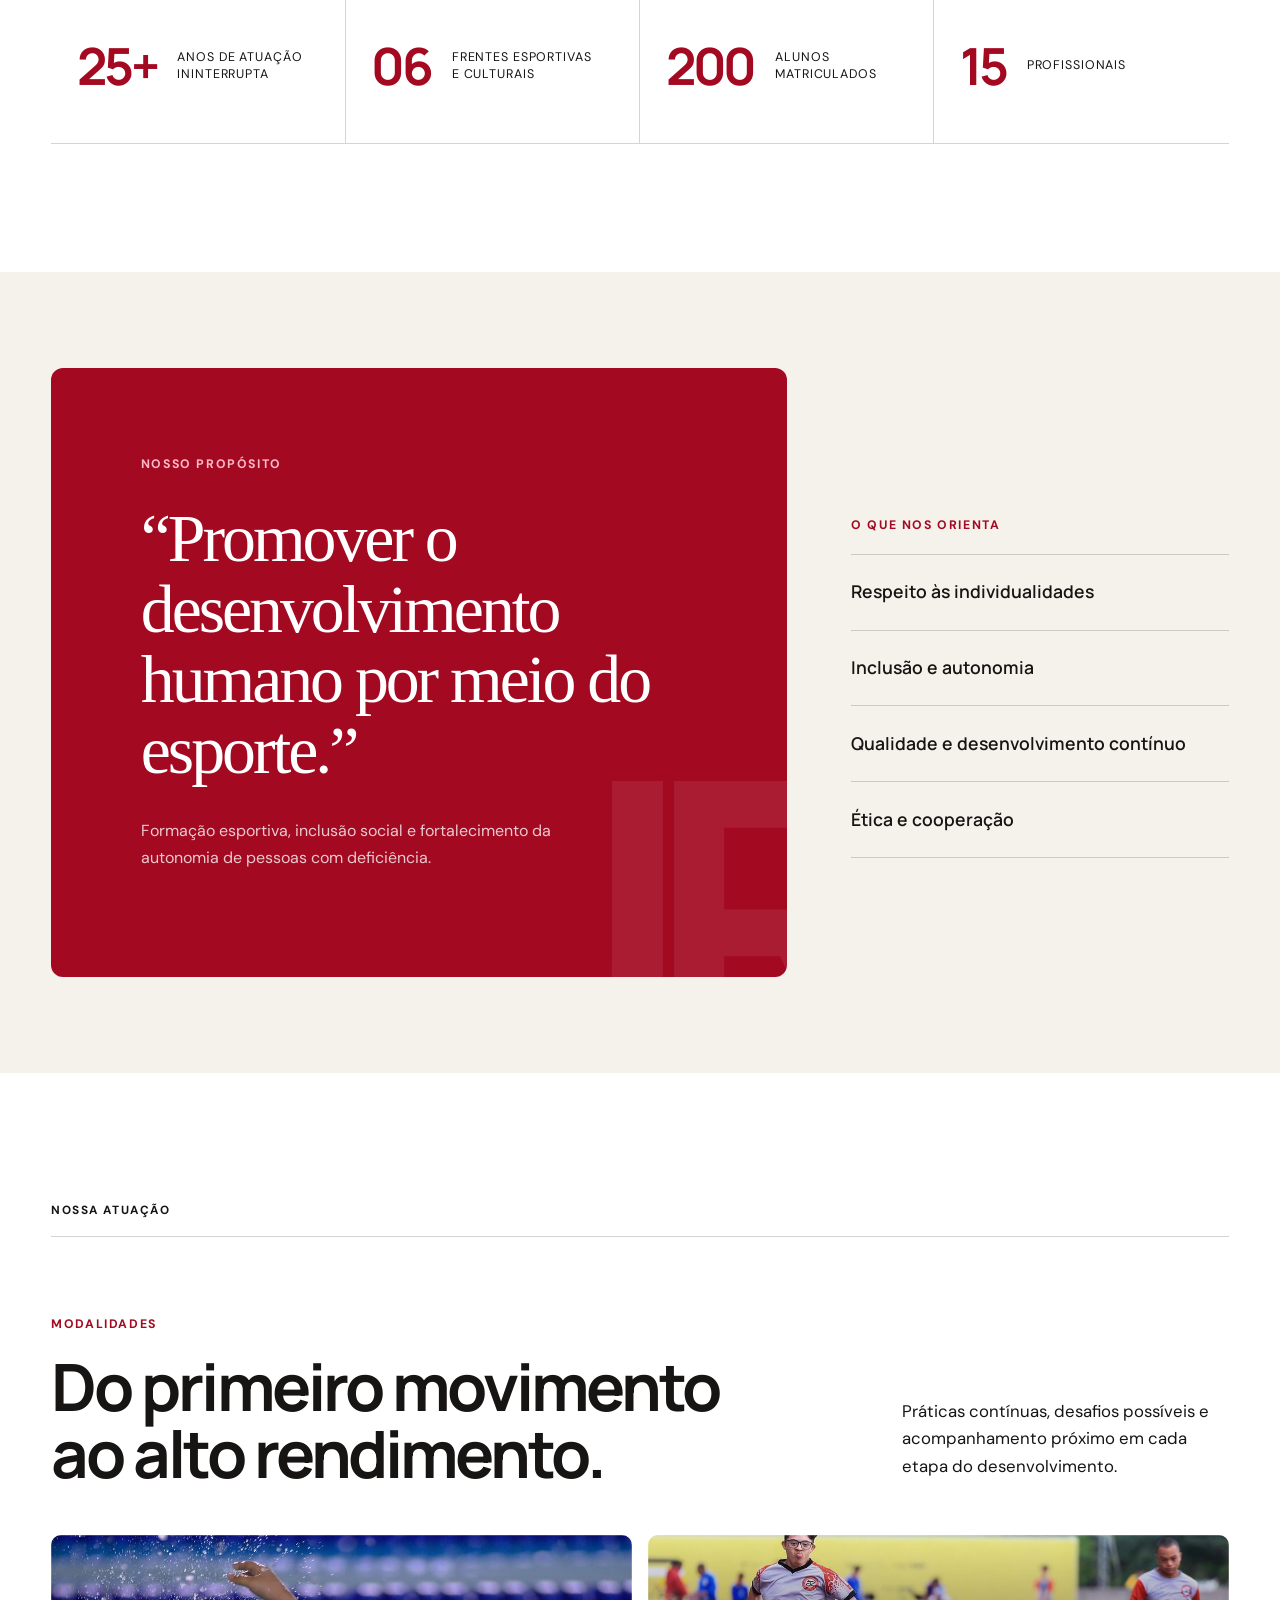
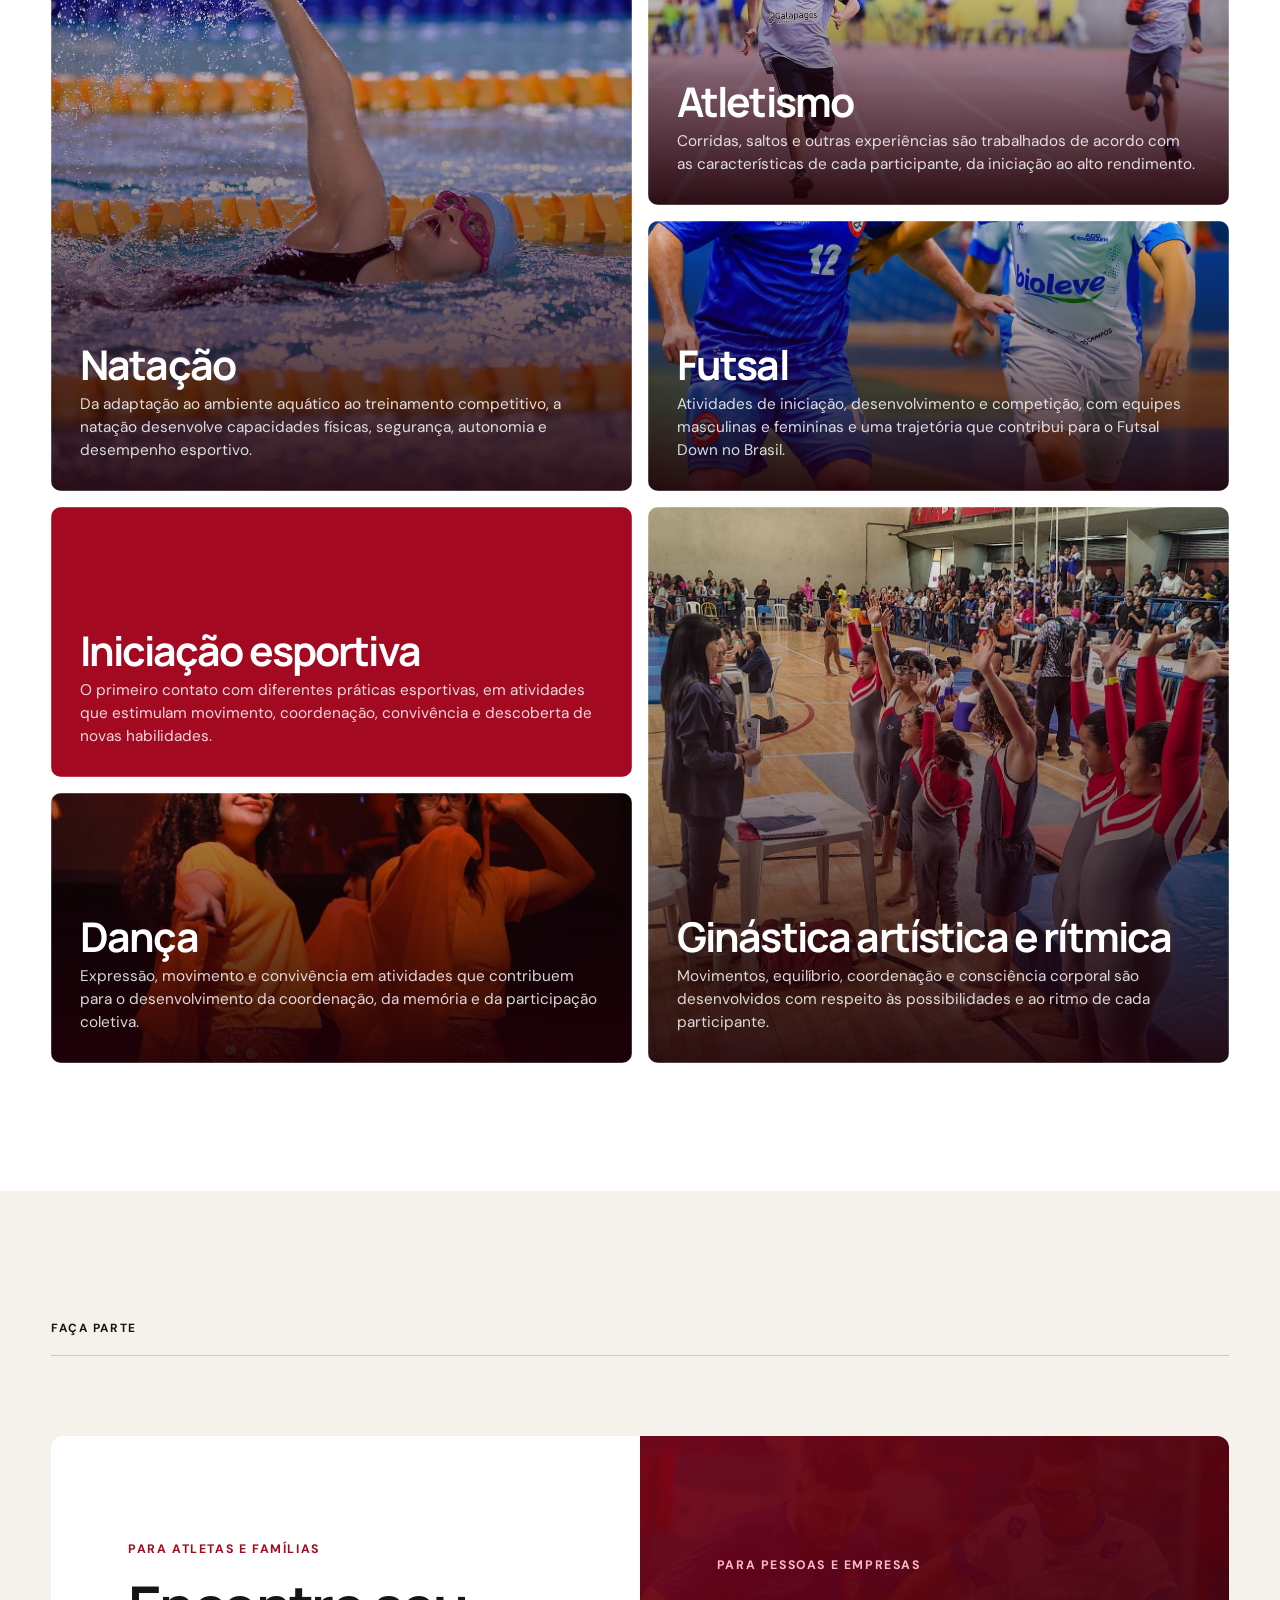
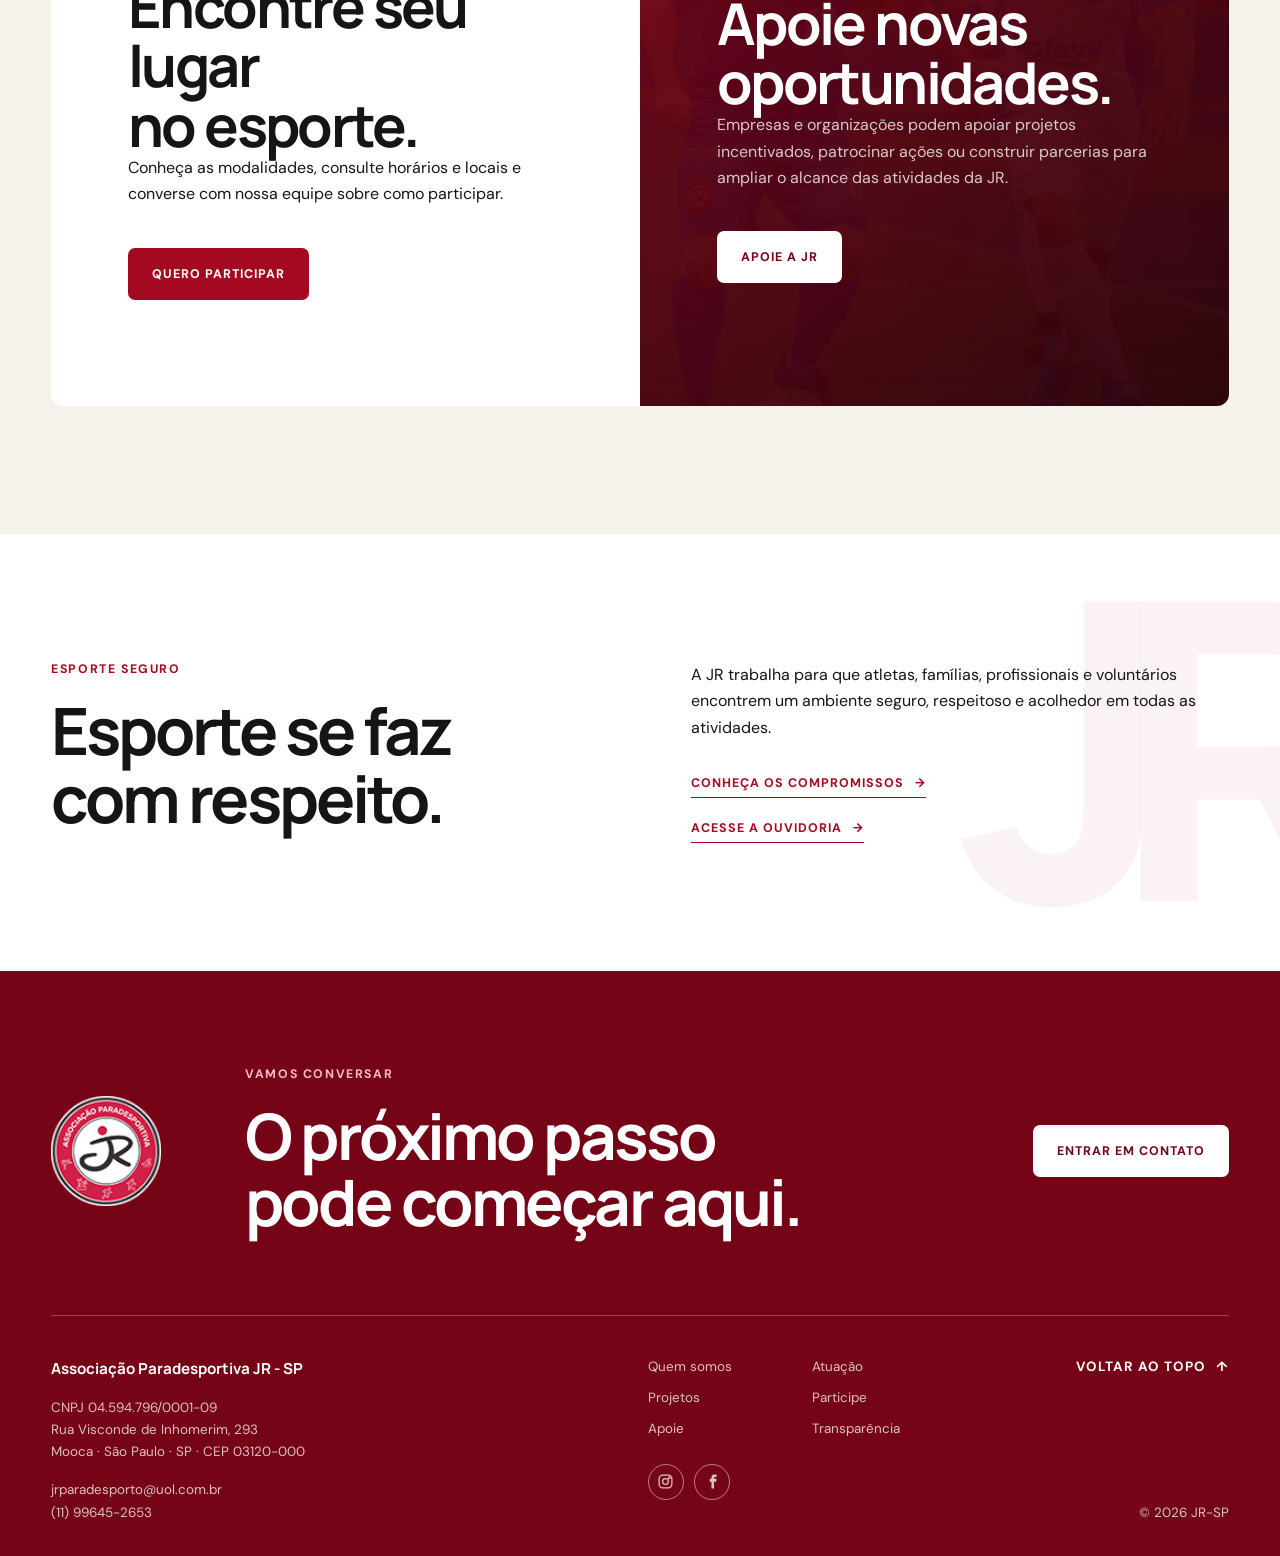
==== commit db26d7db: "Cria página de transparência" ====
--- a/index.html
+++ b/index.html
@@ -9,7 +9,7 @@
   <link rel="preconnect" href="https://fonts.googleapis.com">
   <link rel="preconnect" href="https://fonts.gstatic.com" crossorigin>
   <link href="https://fonts.googleapis.com/css2?family=DM+Sans:wght@400;500;600;700&family=Manrope:wght@500;600;700;800&display=swap" rel="stylesheet">
-  <link rel="stylesheet" href="styles.css">
+  <link rel="stylesheet" href="styles.css?v=3">
 </head>
 <body>
   <a class="skip-link" href="#conteudo">Ir para o conteúdo</a>
@@ -28,7 +28,7 @@
         <a href="projetos.html">Projetos</a>
         <a href="participe.html">Participe</a>
         <a href="apoie.html">Apoie</a>
-        <a href="#transparencia">Transparência</a>
+        <a href="transparencia.html">Transparência</a>
       </nav>
       <div class="header-socials" aria-label="Redes sociais">
         <a href="https://www.instagram.com/jrparadesporto/" target="_blank" rel="noopener noreferrer" aria-label="Instagram da JR-SP">
@@ -184,7 +184,7 @@
           <a href="projetos.html">Projetos</a>
           <a href="participe.html">Participe</a>
           <a href="apoie.html">Apoie</a>
-          <a href="index.html#transparencia">Transparência</a>
+          <a href="transparencia.html">Transparência</a>
         </nav>
         <div class="footer-socials" aria-label="Redes sociais">
           <a href="https://www.instagram.com/jrparadesporto/" target="_blank" rel="noopener noreferrer" aria-label="Instagram da JR-SP">
--- a/styles.css
+++ b/styles.css
@@ -82,10 +82,15 @@
 .sports { padding-top: 8rem; }
 .section-heading { display: grid; grid-template-columns: 1.4fr .6fr; gap: 7vw; align-items: end; padding: 5rem 0 3rem; }
 .section-heading > p { margin-bottom: .4rem; max-width: 420px; font-size: 1.05rem; }
-.sports-grid { display: grid; grid-template-columns: repeat(4, 1fr); grid-auto-rows: 330px; gap: 1rem; }
-.sport-card { position: relative; grid-column: span 1; padding: 1.8rem; color: white; background: linear-gradient(0deg, rgba(30,0,7,.92), rgba(30,0,7,.04)), var(--photo) center / cover; border-radius: 10px; overflow: hidden; display: flex; flex-direction: column; justify-content: flex-end; }
+.sports-grid { display: grid; grid-template-columns: repeat(2, 1fr); grid-template-rows: repeat(4, 270px); gap: 1rem; }
+.sport-card { position: relative; padding: 1.8rem; color: white; background: linear-gradient(0deg, rgba(30,0,7,.92), rgba(30,0,7,.04)), var(--photo) center / cover; border-radius: 10px; overflow: hidden; display: flex; flex-direction: column; justify-content: flex-end; }
 .sport-card:after { content: ""; position: absolute; inset: 0; border: 1px solid rgba(255,255,255,.2); pointer-events: none; }
-.sport-card.featured { grid-column: span 2; }
+.sport-card:nth-child(1) { grid-column: 1; grid-row: 1 / 3; }
+.sport-card:nth-child(2) { grid-column: 2; grid-row: 1; }
+.sport-card:nth-child(3) { grid-column: 2; grid-row: 2; }
+.sport-card:nth-child(4) { grid-column: 1; grid-row: 3; }
+.sport-card:nth-child(5) { grid-column: 2; grid-row: 3 / 5; }
+.sport-card:nth-child(6) { grid-column: 1; grid-row: 4; }
 .sport-card.text-card { background: var(--red); }
 .sport-card div:last-child { position: relative; z-index: 1; }
 .sport-card h3 { margin-bottom: .5rem; font-size: clamp(1.7rem, 3.2vw, 3.2rem); }
@@ -145,10 +150,7 @@
   .impact-strip article:nth-child(-n+2) { border-bottom: 1px solid var(--line); }
   .purpose { grid-template-columns: 1fr; }
   .purpose-values { padding: 4rem 0; }
-  .sports-grid { grid-template-columns: repeat(2, 1fr); }
-  .sport-card { grid-column: span 1; }
-  .sport-card.featured { grid-column: span 2; }
-  .sports-grid { grid-auto-rows: 330px; }
+  .sports-grid { grid-template-rows: repeat(4, 250px); }
   .project-list article { grid-template-columns: 1fr 1.3fr 60px; }
   .project-list p { display: none; }
   .footer-top { grid-template-columns: 100px 1fr; }
@@ -184,8 +186,8 @@
   .purpose { padding-top: 4rem; padding-bottom: 4rem; }
   .sports { padding-top: 5.5rem; }
   .section-heading { padding: 3.5rem 0 2.5rem; }
-  .sports-grid { grid-template-columns: 1fr; grid-auto-rows: 320px; }
-  .sport-card, .sport-card.featured { grid-column: 1; }
+  .sports-grid { grid-template-columns: 1fr; grid-template-rows: none; grid-auto-rows: 320px; }
+  .sport-card:nth-child(n) { grid-column: 1; grid-row: auto; }
   .projects-head { padding: 3.5rem 0; }
   .project-list article { display: block; padding: 2rem 3.5rem 2rem 0; }
   .project-list h3 { margin: .7rem 0 0; }
@@ -436,3 +438,52 @@
   .organization-columns article:last-child { border-bottom: 1px solid var(--line); }
   .team-grid { grid-template-columns: 1fr; }
 }
+
+/* Página Transparência */
+.transparency-hero { position: relative; min-height: 570px; color: white; background: url("assets/ginastica.jpg") center 37% / cover no-repeat; overflow: hidden; }
+.transparency-hero:before { content: ""; position: absolute; inset: 0; background: linear-gradient(90deg, rgba(67,0,13,.97) 0%, rgba(126,1,25,.84) 45%, rgba(150,5,31,.34) 76%, rgba(108,0,21,.16) 100%); }
+.transparency-hero:after { content: ""; position: absolute; inset: 0; background: linear-gradient(0deg, rgba(74,0,14,.42), transparent 48%); }
+.transparency-hero-copy { position: relative; z-index: 1; min-height: 570px; width: min(92%, var(--max)); margin: auto; padding-top: 6rem; display: flex; flex-direction: column; justify-content: center; }
+.transparency-hero h1 { margin: 0; font-size: clamp(3.4rem, 5.3vw, 5.8rem); }
+.transparency-hero p { max-width: 620px; margin: 2rem 0 0; color: rgba(255,255,255,.84); font-size: 1.1rem; }
+.transparency-intro { display: grid; grid-template-columns: 1.1fr .9fr; gap: 9vw; align-items: end; }
+.transparency-intro h2 { max-width: 800px; }
+.transparency-intro > div:last-child { font-size: 1.08rem; }
+.transparency-intro > div:last-child p:last-child { margin-bottom: 0; }
+.documents-head, .faq-head { display: grid; grid-template-columns: 1.1fr .9fr; gap: 9vw; align-items: end; padding-bottom: 5rem; }
+.documents-head > p, .faq-head > p { max-width: 500px; margin-bottom: .4rem; font-size: 1.05rem; }
+.document-group + .document-group { margin-top: 5rem; }
+.document-group > h3 { margin-bottom: 1.5rem; color: var(--red); font-size: 1.35rem; letter-spacing: -.02em; }
+.document-grid { display: grid; grid-template-columns: 1fr 1fr; border-top: 1px solid var(--line); border-left: 1px solid var(--line); }
+.document-card { min-height: 245px; padding: 2.2rem; border-right: 1px solid var(--line); border-bottom: 1px solid var(--line); background: rgba(255,255,255,.28); display: flex; flex-direction: column; justify-content: space-between; }
+.document-type { color: var(--red); font-size: .72rem; font-weight: 700; letter-spacing: .11em; text-transform: uppercase; }
+.document-card h4 { max-width: 440px; margin: 1.2rem 0 0; font: 700 clamp(1.5rem, 2.5vw, 2.25rem)/1.12 "Manrope", sans-serif; letter-spacing: -.04em; }
+.document-status { display: flex; align-items: center; gap: .7rem; margin-top: 2rem; color: #6e6666; font-size: .75rem; font-weight: 700; letter-spacing: .07em; text-transform: uppercase; }
+.document-status:before { content: ""; width: 8px; height: 8px; border-radius: 50%; background: var(--red); opacity: .45; }
+.faq-head { padding-bottom: 3.5rem; }
+.faq-list { border-top: 1px solid var(--line); }
+.faq-list details { border-bottom: 1px solid var(--line); }
+.faq-list summary { min-height: 104px; padding: 1.7rem 0; display: flex; align-items: center; justify-content: space-between; gap: 2rem; cursor: pointer; list-style: none; font: 700 clamp(1.15rem, 2vw, 1.65rem)/1.25 "Manrope", sans-serif; letter-spacing: -.025em; }
+.faq-list summary::-webkit-details-marker { display: none; }
+.faq-list summary span { flex: 0 0 auto; width: 42px; height: 42px; display: grid; place-items: center; border: 1px solid var(--line); border-radius: 50%; color: var(--red); font-size: 1.5rem; font-weight: 400; transition: transform .2s, background .2s, color .2s; }
+.faq-list details[open] summary span { transform: rotate(45deg); color: white; background: var(--red); }
+.faq-list details > div { max-width: 820px; padding: 0 5rem 2rem 0; color: #514b4b; font-size: 1.02rem; }
+.faq-list details > div p { margin-bottom: .8rem; }
+
+@media (max-width: 960px) {
+  .transparency-intro, .documents-head, .faq-head { grid-template-columns: 1fr; }
+}
+
+@media (max-width: 720px) {
+  .transparency-hero { min-height: 580px; background-position: 58% center; }
+  .transparency-hero:before { background: linear-gradient(0deg, rgba(55,0,11,.98) 0%, rgba(123,0,23,.72) 62%, rgba(123,0,23,.2) 100%); }
+  .transparency-hero-copy { min-height: 580px; width: auto; margin: 0 1.25rem; padding: 9rem 0 4rem; justify-content: flex-end; }
+  .transparency-hero h1 { font-size: clamp(3rem, 14vw, 4.4rem); }
+  .documents-head, .faq-head { padding-bottom: 3.5rem; }
+  .document-group + .document-group { margin-top: 4rem; }
+  .document-grid { grid-template-columns: 1fr; }
+  .document-card { min-height: 220px; padding: 1.7rem; }
+  .faq-list summary { min-height: 92px; gap: 1rem; }
+  .faq-list summary span { width: 36px; height: 36px; }
+  .faq-list details > div { padding-right: 0; }
+}
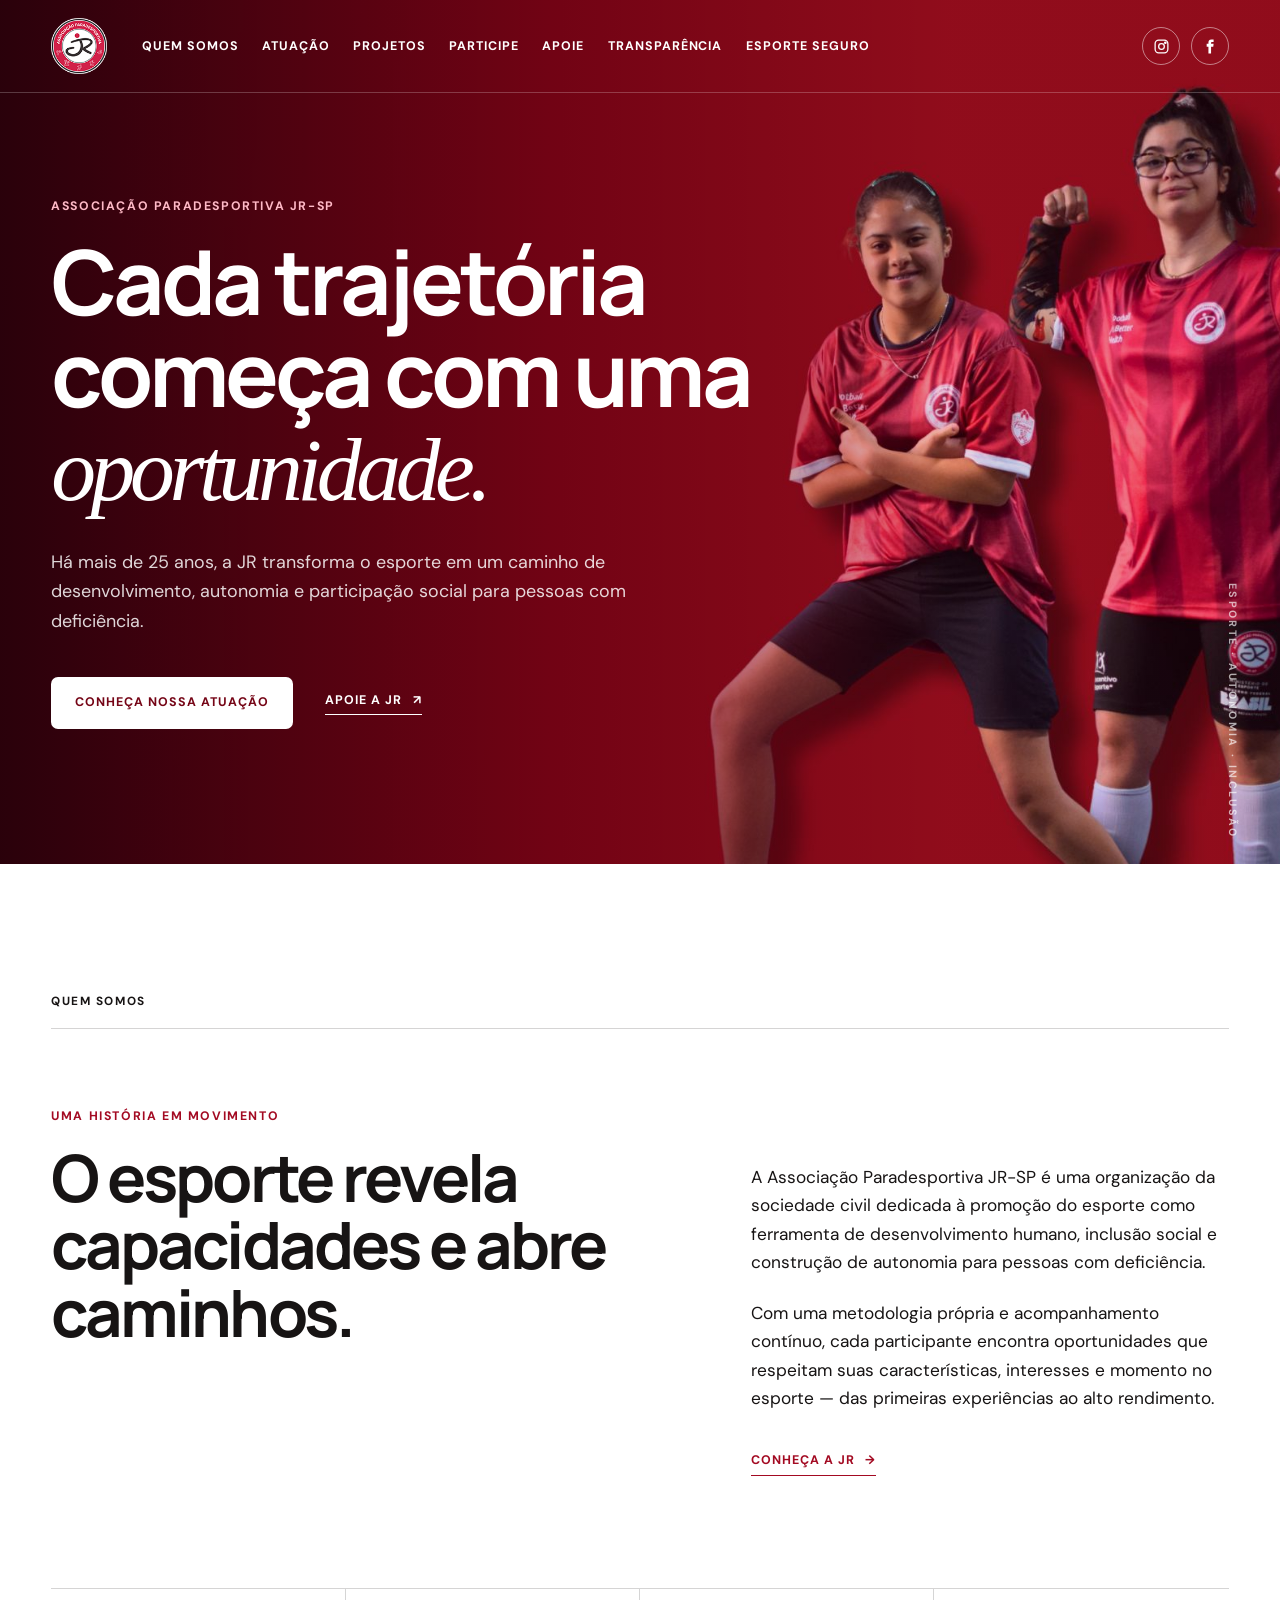
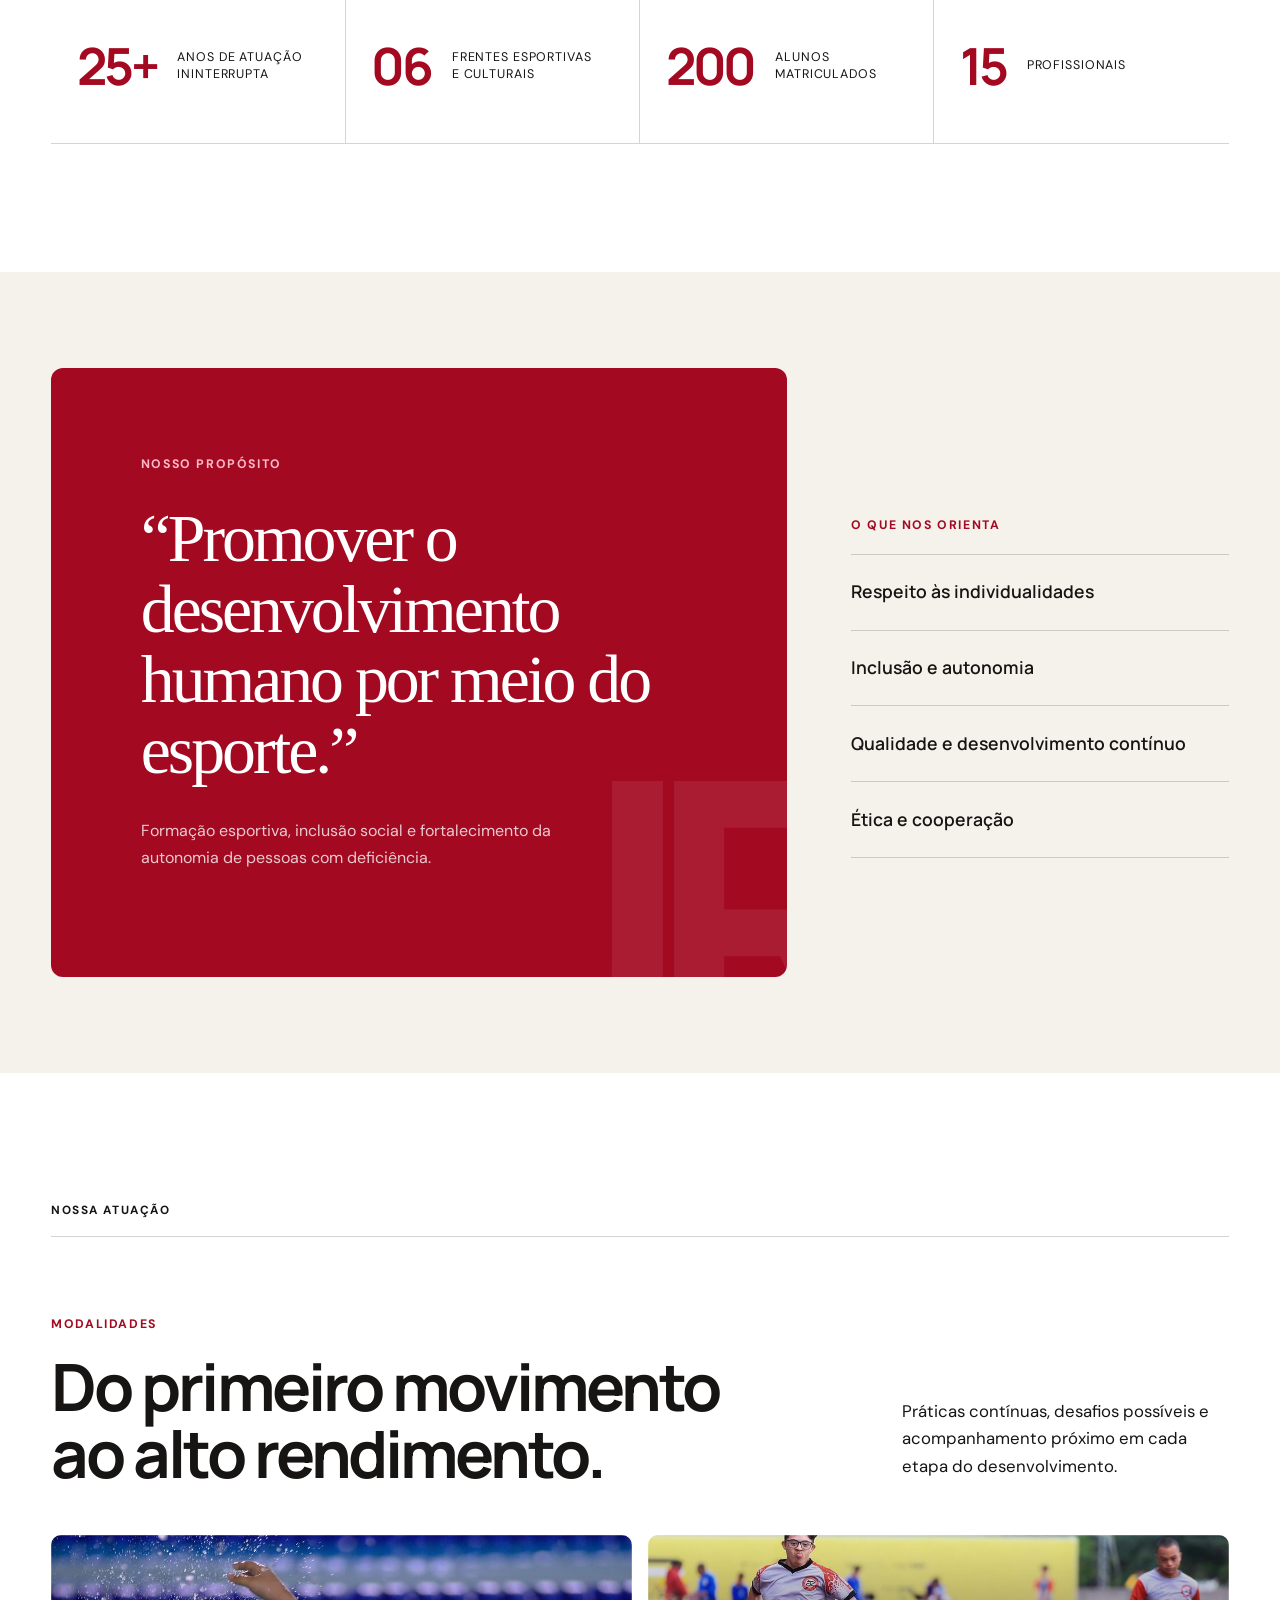
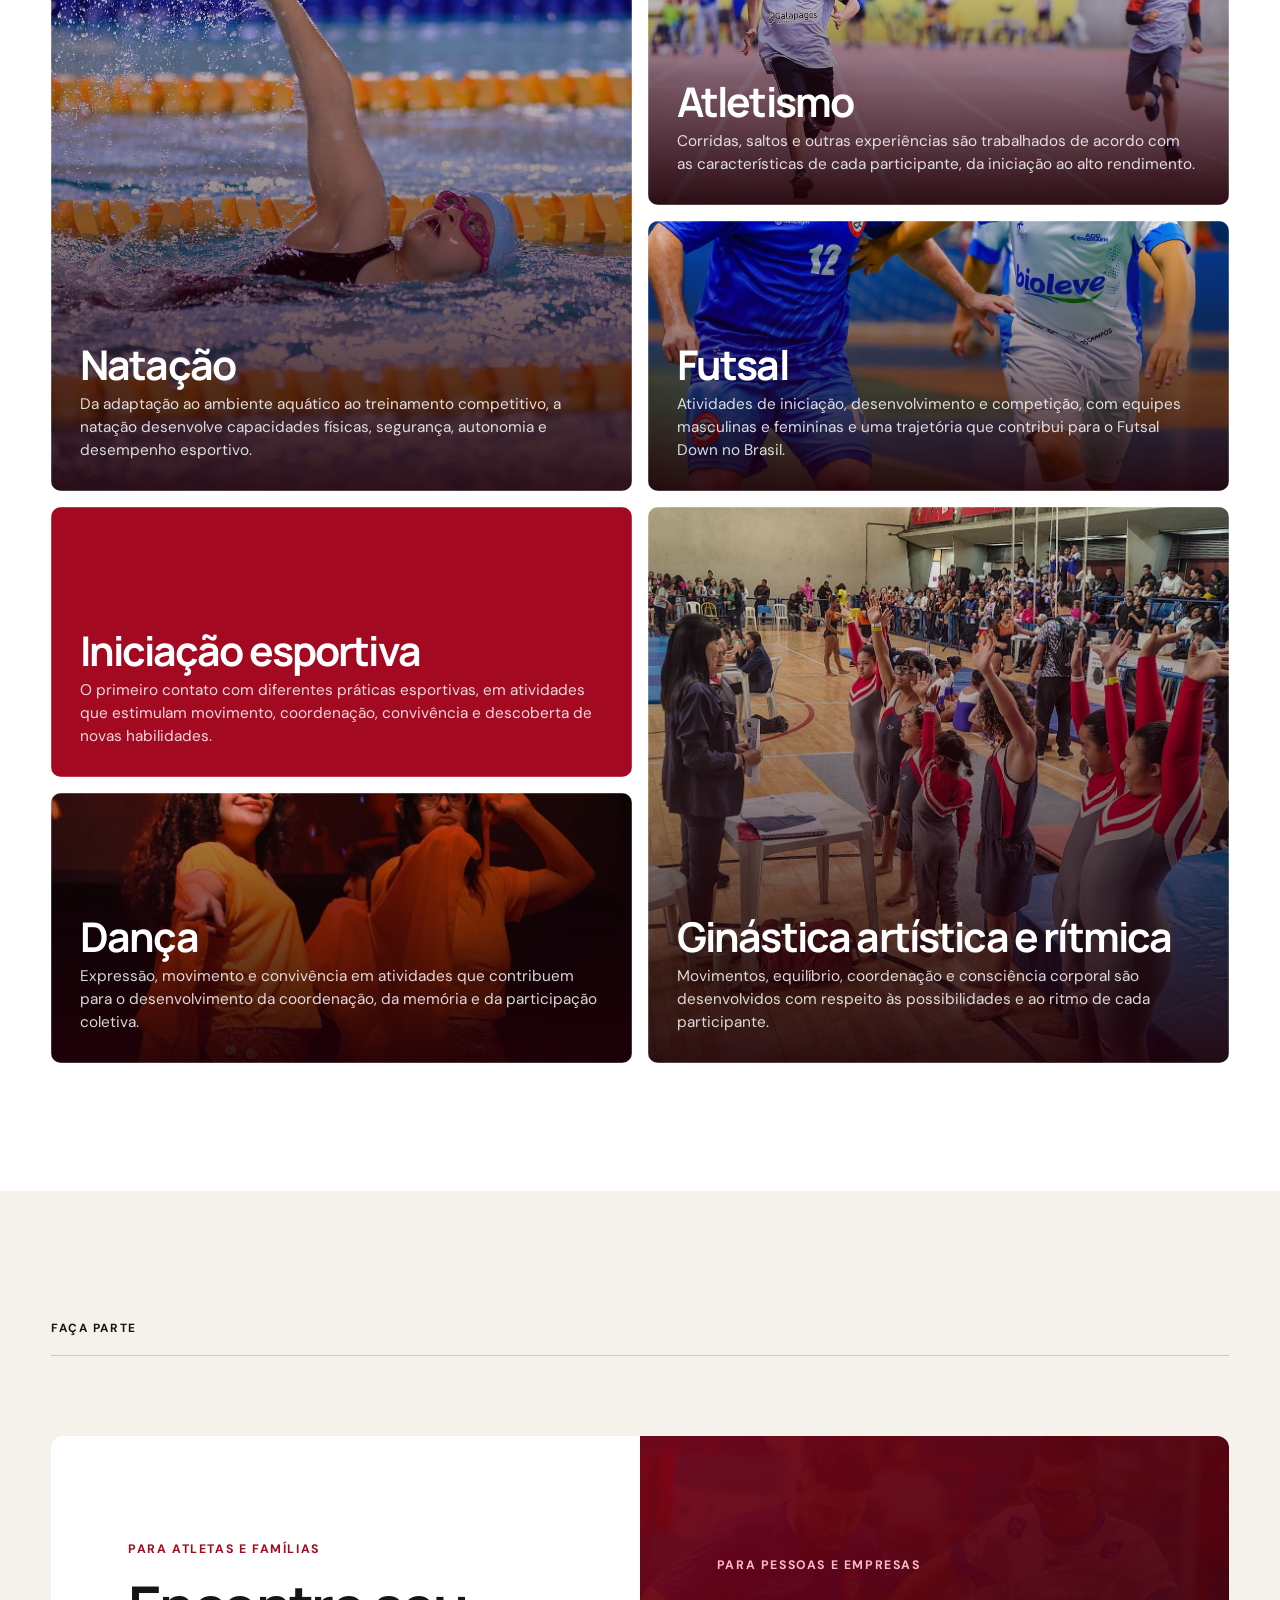
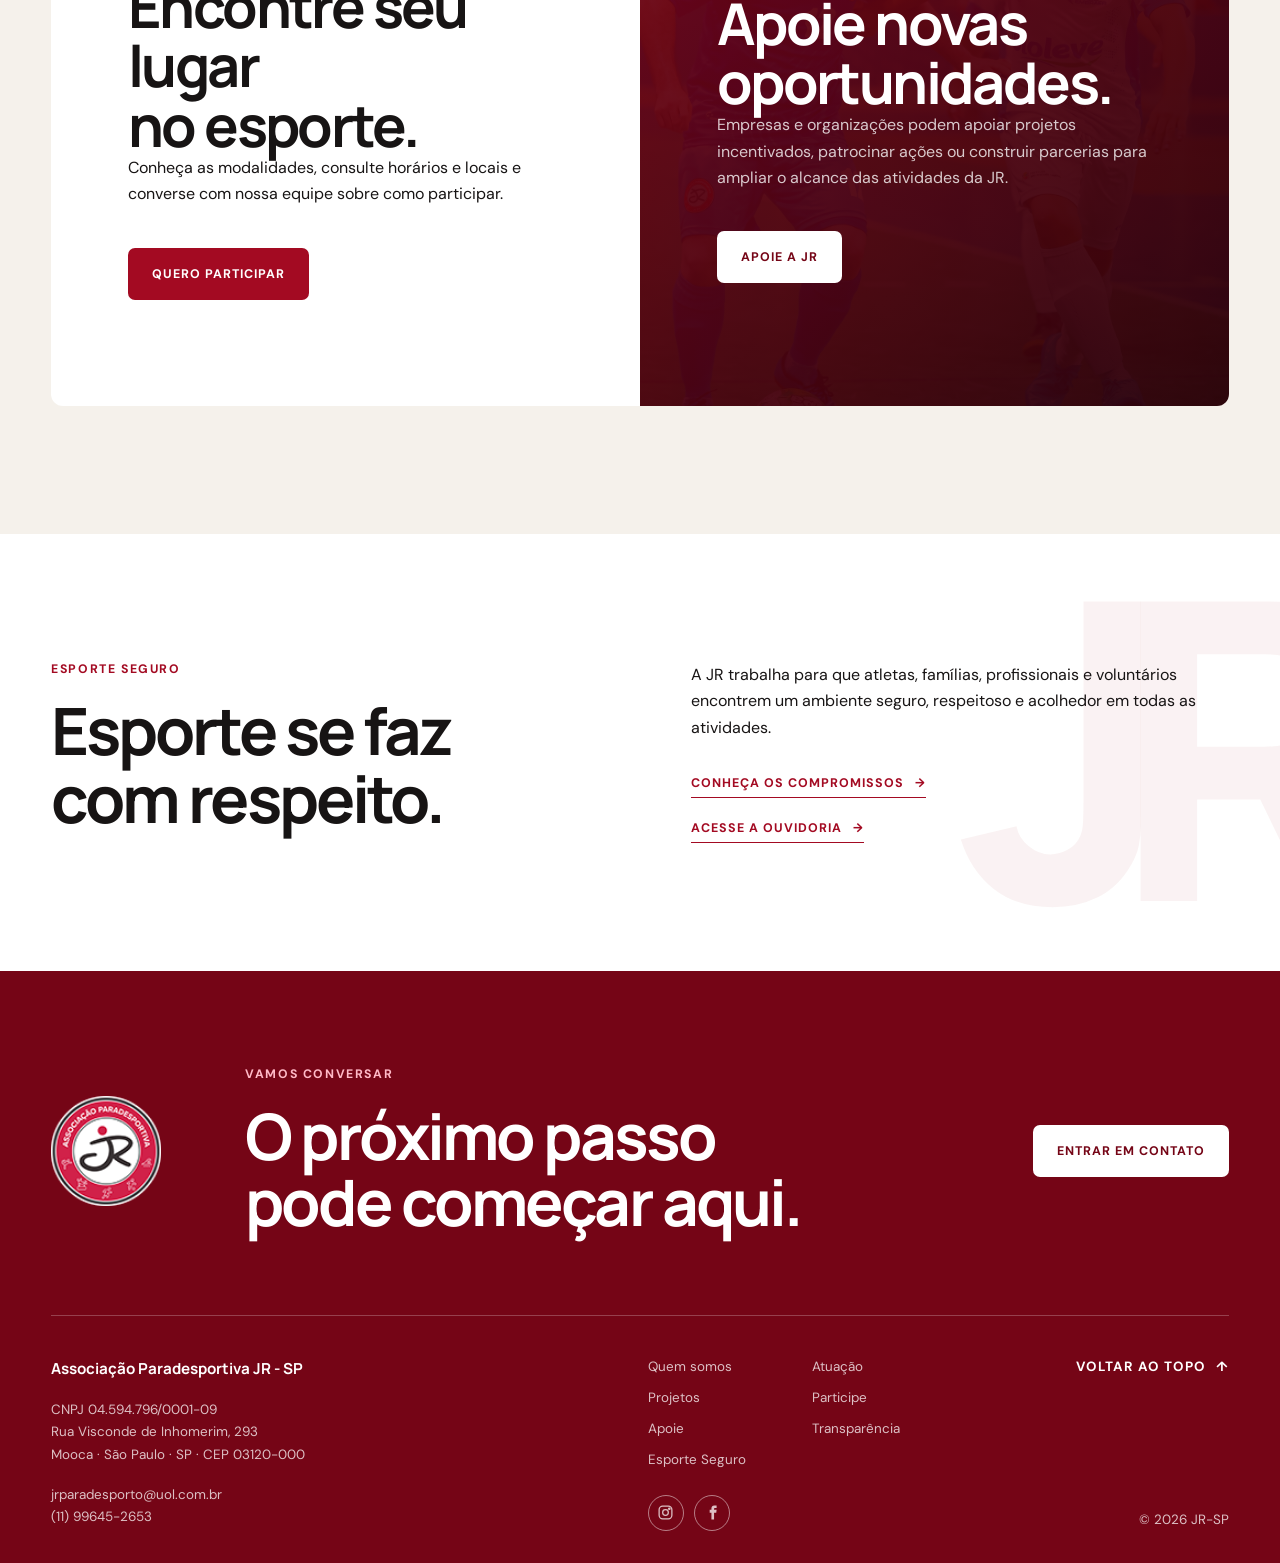
==== commit 8b8a6f02: "Cria página de Esporte Seguro" ====
--- a/index.html
+++ b/index.html
@@ -9,7 +9,7 @@
   <link rel="preconnect" href="https://fonts.googleapis.com">
   <link rel="preconnect" href="https://fonts.gstatic.com" crossorigin>
   <link href="https://fonts.googleapis.com/css2?family=DM+Sans:wght@400;500;600;700&family=Manrope:wght@500;600;700;800&display=swap" rel="stylesheet">
-  <link rel="stylesheet" href="styles.css?v=3">
+  <link rel="stylesheet" href="styles.css?v=4">
 </head>
 <body>
   <a class="skip-link" href="#conteudo">Ir para o conteúdo</a>
@@ -29,6 +29,7 @@
         <a href="participe.html">Participe</a>
         <a href="apoie.html">Apoie</a>
         <a href="transparencia.html">Transparência</a>
+          <a href="esporte-seguro.html">Esporte Seguro</a>
       </nav>
       <div class="header-socials" aria-label="Redes sociais">
         <a href="https://www.instagram.com/jrparadesporto/" target="_blank" rel="noopener noreferrer" aria-label="Instagram da JR-SP">
@@ -185,6 +186,7 @@
           <a href="participe.html">Participe</a>
           <a href="apoie.html">Apoie</a>
           <a href="transparencia.html">Transparência</a>
+          <a href="esporte-seguro.html">Esporte Seguro</a>
         </nav>
         <div class="footer-socials" aria-label="Redes sociais">
           <a href="https://www.instagram.com/jrparadesporto/" target="_blank" rel="noopener noreferrer" aria-label="Instagram da JR-SP">
--- a/styles.css
+++ b/styles.css
@@ -487,3 +487,51 @@
   .faq-list summary span { width: 36px; height: 36px; }
   .faq-list details > div { padding-right: 0; }
 }
+
+/* Página Esporte Seguro */
+.safeguarding-hero { position: relative; min-height: 570px; color: white; background: url("assets/participe-hero.jpg") center 43% / cover no-repeat; overflow: hidden; }
+.safeguarding-hero:before { content: ""; position: absolute; inset: 0; background: linear-gradient(90deg, rgba(67,0,13,.97) 0%, rgba(126,1,25,.84) 45%, rgba(150,5,31,.32) 76%, rgba(108,0,21,.14) 100%); }
+.safeguarding-hero:after { content: ""; position: absolute; inset: 0; background: linear-gradient(0deg, rgba(74,0,14,.42), transparent 48%); }
+.safeguarding-hero-copy { position: relative; z-index: 1; min-height: 570px; width: min(92%, var(--max)); margin: auto; padding-top: 6rem; display: flex; flex-direction: column; justify-content: center; }
+.safeguarding-hero h1 { margin: 0; font-size: clamp(3.4rem, 5.3vw, 5.8rem); }
+.safeguarding-hero h1 em { font-family: Georgia, serif; font-weight: 400; }
+.safeguarding-hero p { max-width: 620px; margin: 2rem 0 0; color: rgba(255,255,255,.84); font-size: 1.1rem; }
+.safeguarding-intro { display: grid; grid-template-columns: 1.1fr .9fr; gap: 9vw; align-items: end; }
+.safeguarding-intro > div:last-child { font-size: 1.08rem; }
+.safeguarding-intro > div:last-child p:last-child { margin-bottom: 0; }
+.safeguarding-head { display: grid; grid-template-columns: 1.1fr .9fr; gap: 9vw; align-items: end; padding-bottom: 4rem; }
+.safeguarding-head > p { max-width: 500px; margin-bottom: .4rem; font-size: 1.05rem; }
+.safeguarding-grid { display: grid; grid-template-columns: 1fr 1fr; border-top: 1px solid var(--line); border-left: 1px solid var(--line); }
+.safeguarding-grid article { min-height: 330px; padding: clamp(2rem, 4vw, 4rem); border-right: 1px solid var(--line); border-bottom: 1px solid var(--line); }
+.safeguarding-grid span, .safe-document-list span { color: var(--red); font-size: .72rem; font-weight: 700; letter-spacing: .11em; text-transform: uppercase; }
+.safeguarding-grid h3 { max-width: 450px; margin: 3.5rem 0 1.2rem; font-size: clamp(1.8rem, 3vw, 3rem); }
+.safeguarding-grid p { max-width: 500px; margin-bottom: 0; }
+.safe-document-list { border-top: 1px solid var(--line); }
+.safe-document-list article { display: grid; grid-template-columns: 1fr auto; gap: 2rem; align-items: center; min-height: 150px; padding: 2rem 0; border-bottom: 1px solid var(--line); }
+.safe-document-list h3 { margin: .65rem 0 0; font-size: clamp(1.45rem, 2.5vw, 2.3rem); }
+.safe-document-list strong { color: #6e6666; font-size: .72rem; letter-spacing: .08em; text-transform: uppercase; }
+.ombudsman { display: grid; grid-template-columns: 1.1fr .9fr; gap: 9vw; align-items: center; color: white; background: var(--wine); }
+.ombudsman h2 { max-width: 720px; }
+.ombudsman > div:last-child { font-size: 1.08rem; color: rgba(255,255,255,.78); }
+.ombudsman-status { display: inline-flex; margin-top: 1.5rem; padding: .8rem 1rem; border: 1px solid rgba(255,255,255,.32); border-radius: 7px; color: white; font-size: .75rem; font-weight: 700; letter-spacing: .08em; text-transform: uppercase; }
+
+@media (max-width: 1180px) and (min-width: 721px) {
+  .nav-wrap { gap: 1.3rem; }
+  .nav-wrap nav { gap: .85rem; font-size: .7rem; }
+  .header-socials { gap: .4rem; }
+}
+
+@media (max-width: 960px) {
+  .safeguarding-intro, .safeguarding-head, .ombudsman { grid-template-columns: 1fr; }
+}
+
+@media (max-width: 720px) {
+  .safeguarding-hero { min-height: 580px; background-position: 58% center; }
+  .safeguarding-hero:before { background: linear-gradient(0deg, rgba(55,0,11,.98) 0%, rgba(123,0,23,.72) 62%, rgba(123,0,23,.2) 100%); }
+  .safeguarding-hero-copy { min-height: 580px; width: auto; margin: 0 1.25rem; padding: 9rem 0 4rem; justify-content: flex-end; }
+  .safeguarding-hero h1 { font-size: clamp(3rem, 14vw, 4.4rem); }
+  .safeguarding-head { padding-bottom: 3.5rem; }
+  .safeguarding-grid { grid-template-columns: 1fr; }
+  .safeguarding-grid article { min-height: 290px; padding: 2.2rem; }
+  .safe-document-list article { grid-template-columns: 1fr; gap: 1.2rem; }
+}
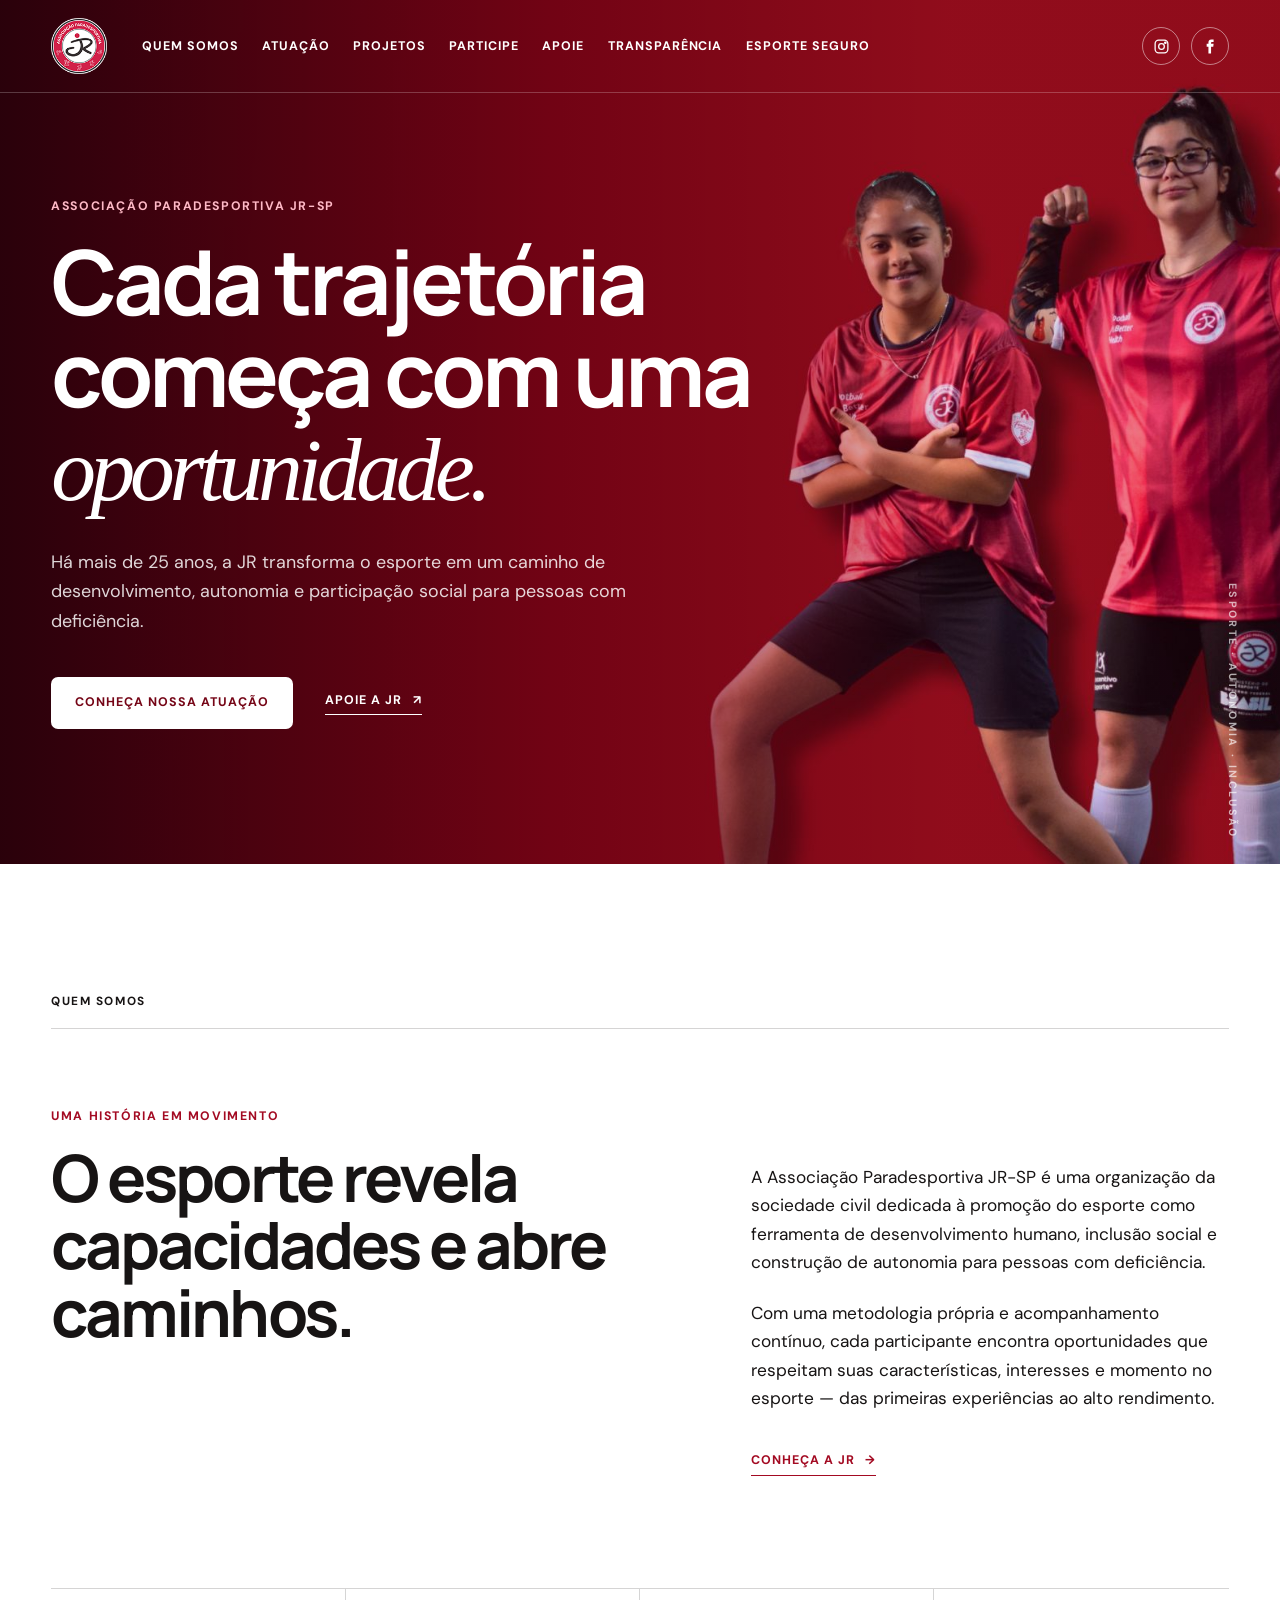
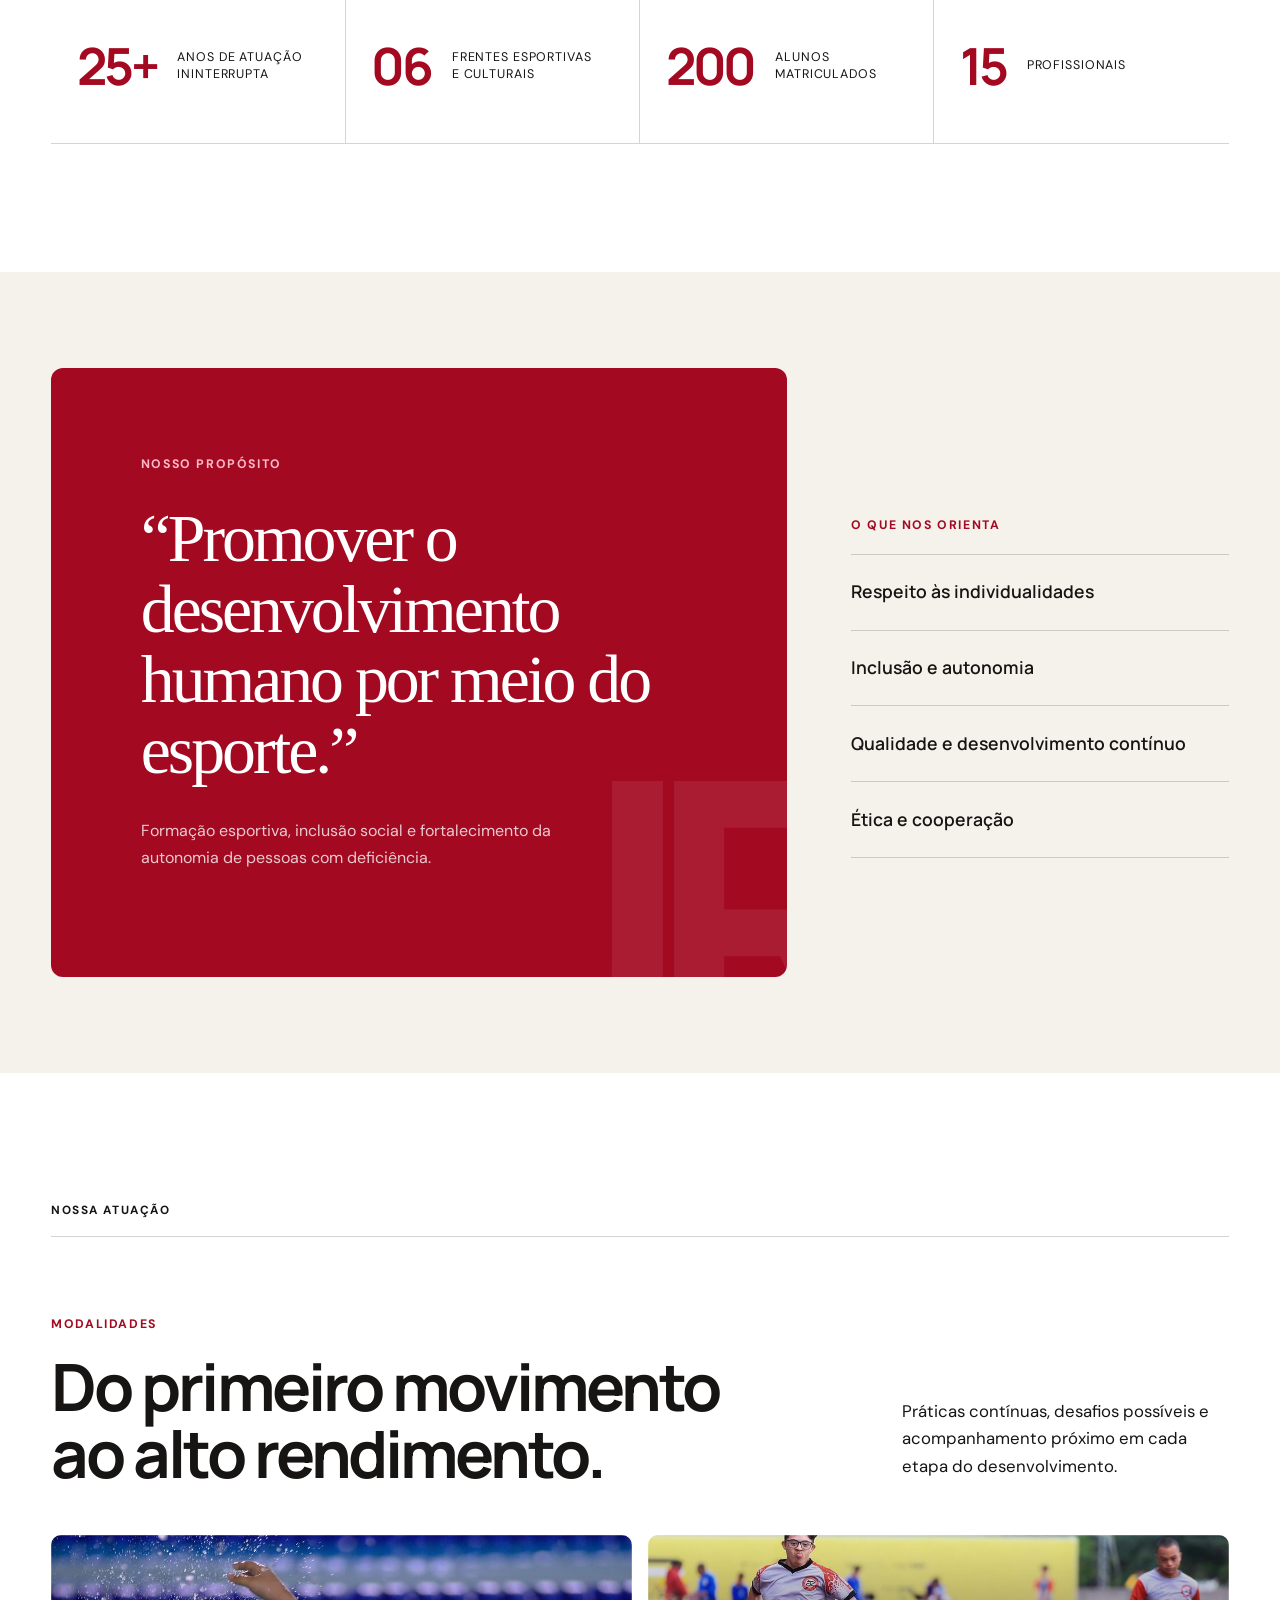
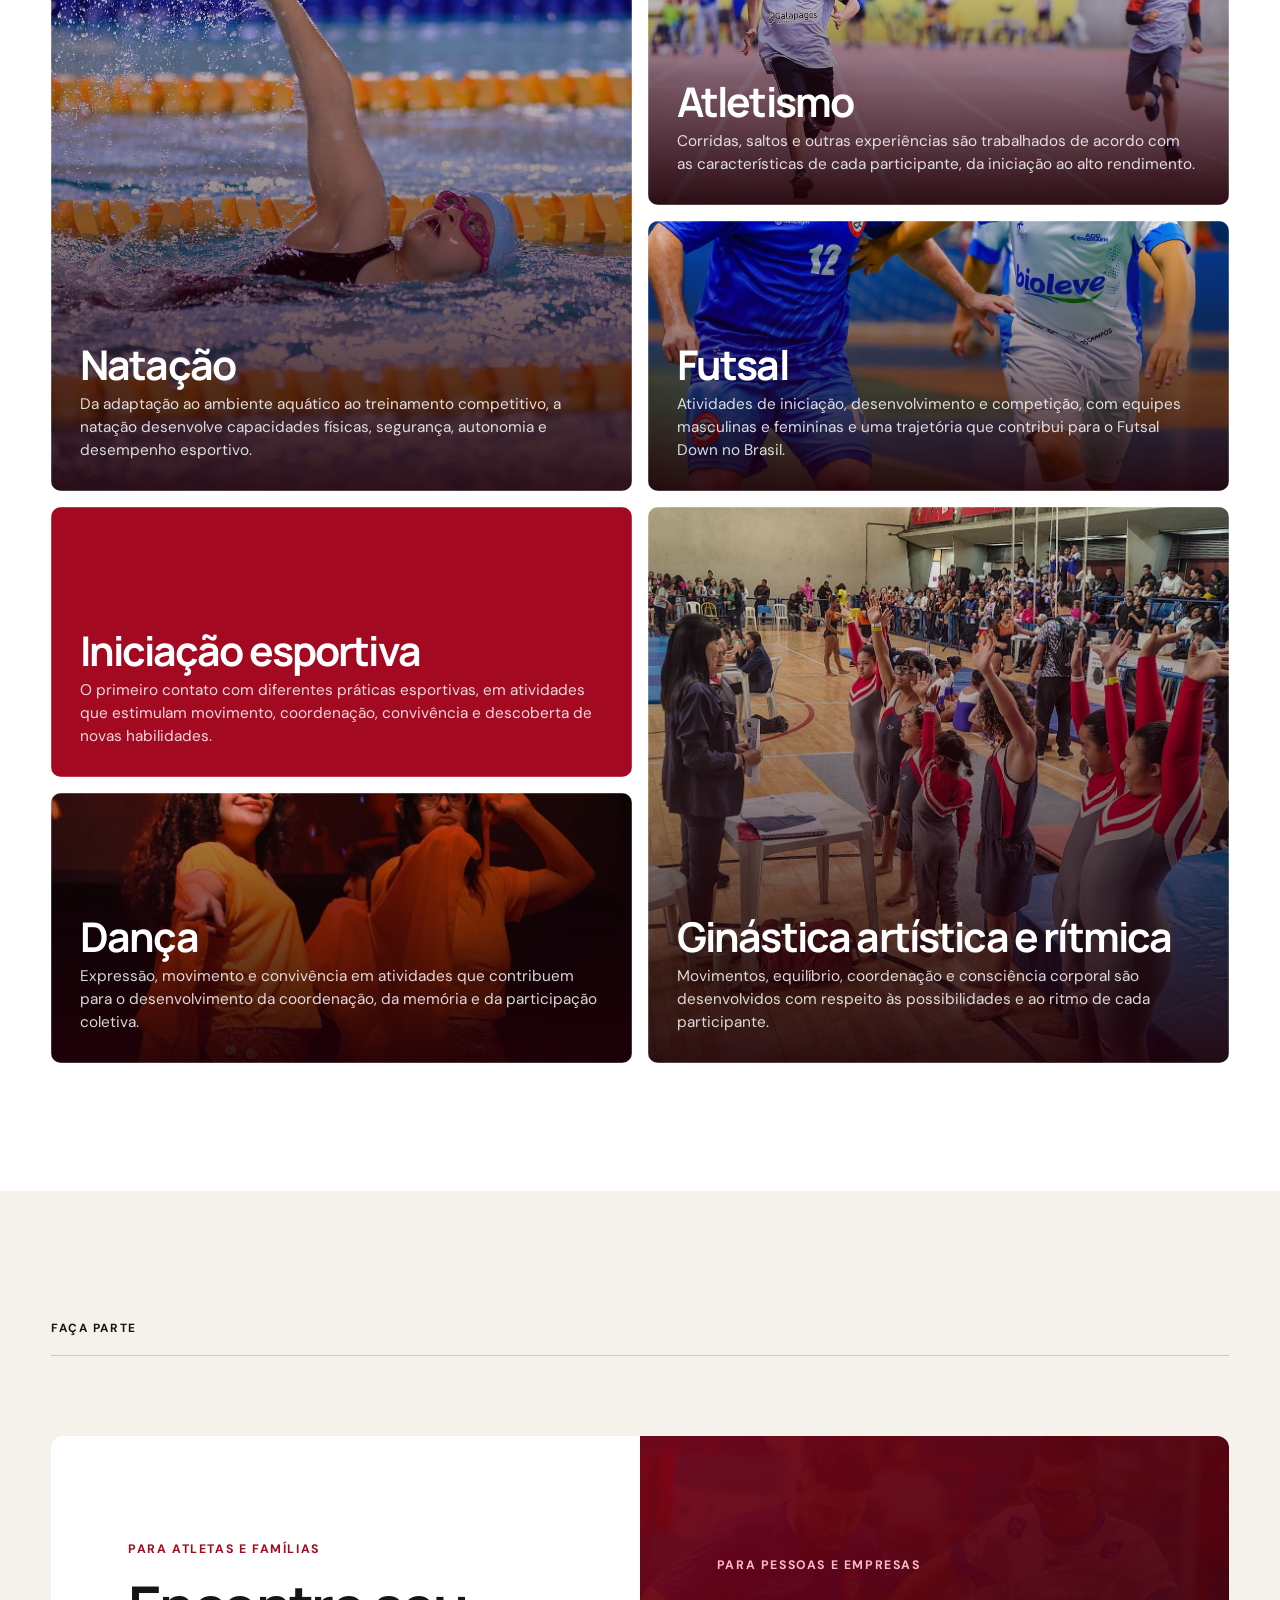
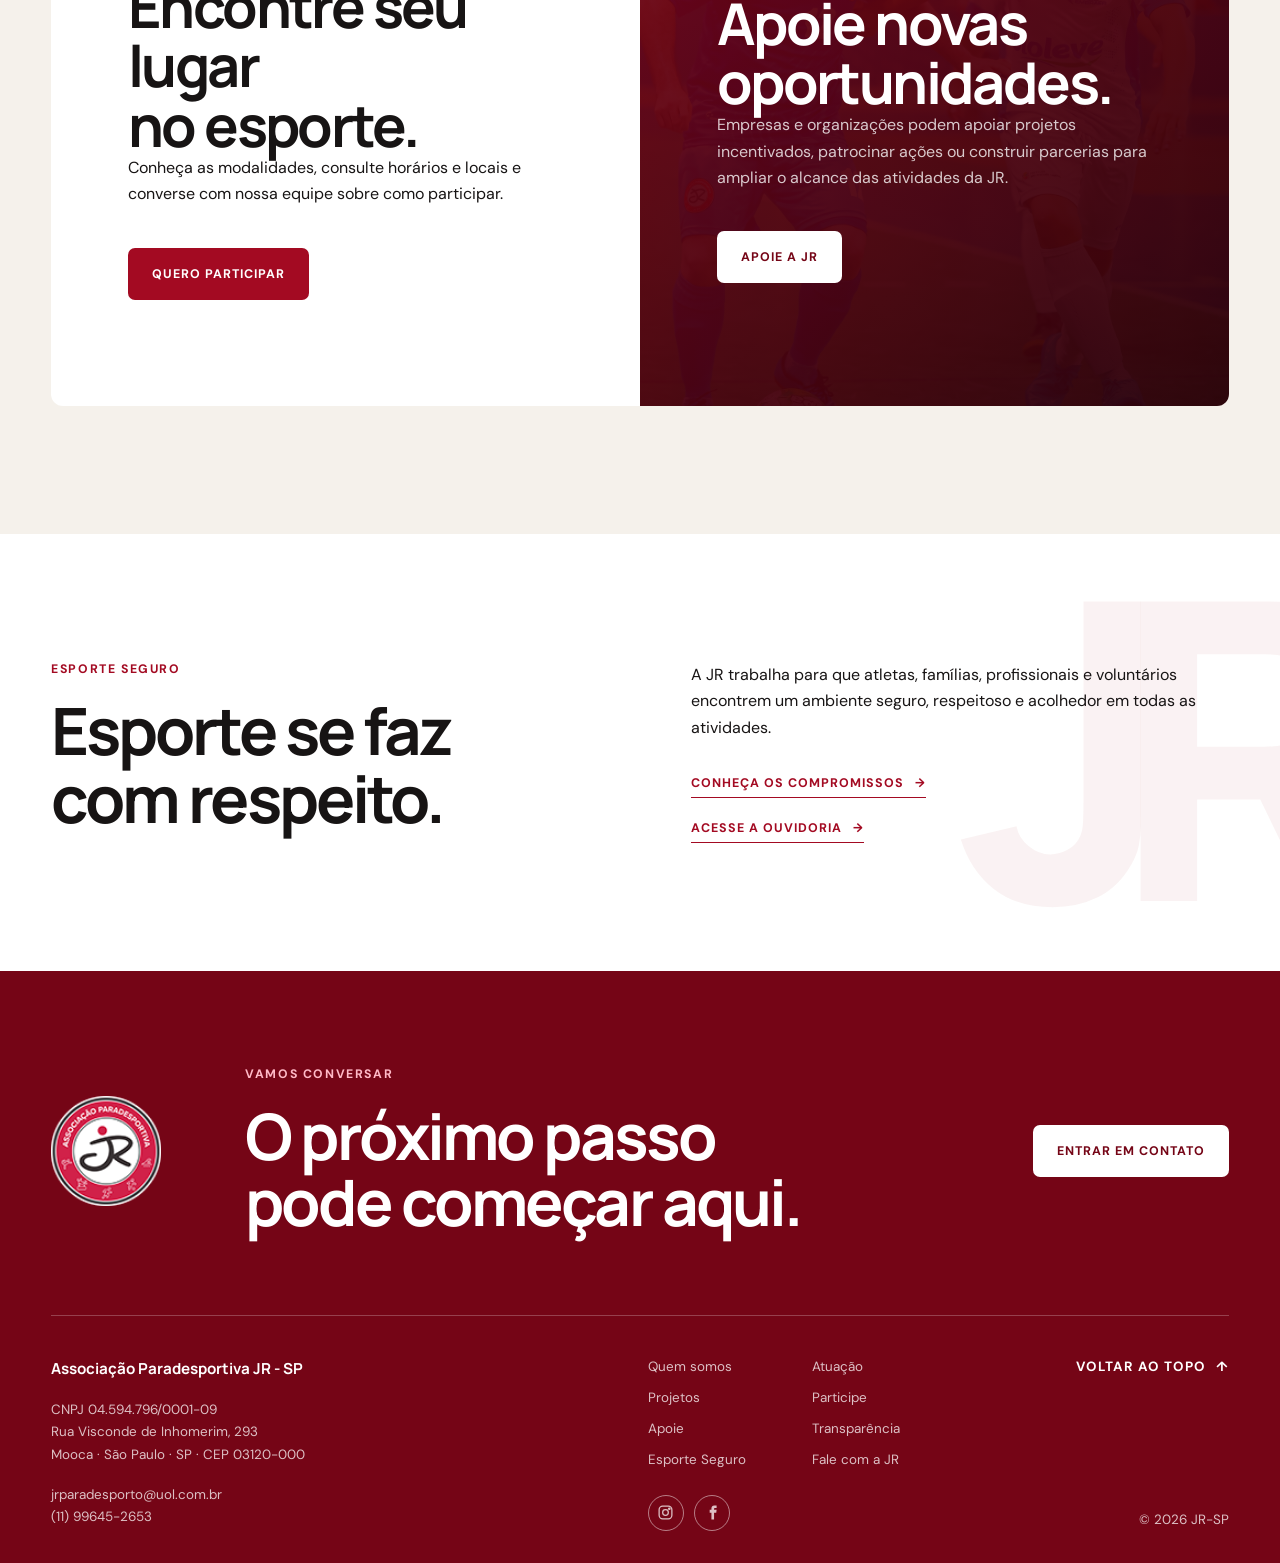
==== commit 9dd95d7f: "Cria página Fale com a JR" ====
--- a/index.html
+++ b/index.html
@@ -9,7 +9,7 @@
   <link rel="preconnect" href="https://fonts.googleapis.com">
   <link rel="preconnect" href="https://fonts.gstatic.com" crossorigin>
   <link href="https://fonts.googleapis.com/css2?family=DM+Sans:wght@400;500;600;700&family=Manrope:wght@500;600;700;800&display=swap" rel="stylesheet">
-  <link rel="stylesheet" href="styles.css?v=4">
+  <link rel="stylesheet" href="styles.css?v=6">
 </head>
 <body>
   <a class="skip-link" href="#conteudo">Ir para o conteúdo</a>
@@ -24,7 +24,7 @@
       </button>
       <nav id="menu-principal" aria-label="Navegação principal">
         <a href="quem-somos.html">Quem somos</a>
-        <a href="#atuacao">Atuação</a>
+        <a href="atuacao.html">Atuação</a>
         <a href="projetos.html">Projetos</a>
         <a href="participe.html">Participe</a>
         <a href="apoie.html">Apoie</a>
@@ -51,7 +51,7 @@
         <h1 id="hero-title">Cada trajetória<br>começa com uma<br><em>oportunidade.</em></h1>
         <p class="hero-copy">Há mais de 25 anos, a JR transforma o esporte em um caminho de desenvolvimento, autonomia e participação social para pessoas com deficiência.</p>
         <div class="hero-actions">
-          <a class="button button-light" href="#atuacao">Conheça nossa atuação</a>
+          <a class="button button-light" href="atuacao.html">Conheça nossa atuação</a>
           <a class="text-link light-link" href="#participe">Apoie a JR <span aria-hidden="true">↗</span></a>
         </div>
       </div>
@@ -156,8 +156,8 @@
       <div>
         <p>A JR trabalha para que atletas, famílias, profissionais e voluntários encontrem um ambiente seguro, respeitoso e acolhedor em todas as atividades.</p>
         <div class="safe-links">
-          <a class="text-link dark-link" href="#contato">Conheça os compromissos <span>→</span></a>
-          <a class="text-link dark-link" href="#contato">Acesse a ouvidoria <span>→</span></a>
+          <a class="text-link dark-link" href="esporte-seguro.html">Conheça os compromissos <span>→</span></a>
+          <a class="text-link dark-link" href="esporte-seguro.html#ouvidoria">Acesse a ouvidoria <span>→</span></a>
         </div>
       </div>
     </section>
@@ -170,7 +170,7 @@
         <p class="eyebrow light">Vamos conversar</p>
         <h2>O próximo passo<br>pode começar aqui.</h2>
       </div>
-      <a class="button button-light" href="mailto:jrparadesporto@uol.com.br">Entrar em contato</a>
+      <a class="button button-light" href="fale-com-a-jr.html">Entrar em contato</a>
     </div>
     <div class="footer-bottom">
       <div class="footer-identity">
@@ -181,12 +181,13 @@
       <div class="footer-navigation">
         <nav aria-label="Navegação do rodapé">
           <a href="quem-somos.html">Quem somos</a>
-          <a href="index.html#atuacao">Atuação</a>
+          <a href="atuacao.html">Atuação</a>
           <a href="projetos.html">Projetos</a>
           <a href="participe.html">Participe</a>
           <a href="apoie.html">Apoie</a>
           <a href="transparencia.html">Transparência</a>
           <a href="esporte-seguro.html">Esporte Seguro</a>
+          <a href="fale-com-a-jr.html">Fale com a JR</a>
         </nav>
         <div class="footer-socials" aria-label="Redes sociais">
           <a href="https://www.instagram.com/jrparadesporto/" target="_blank" rel="noopener noreferrer" aria-label="Instagram da JR-SP">
--- a/styles.css
+++ b/styles.css
@@ -535,3 +535,91 @@
   .safeguarding-grid article { min-height: 290px; padding: 2.2rem; }
   .safe-document-list article { grid-template-columns: 1fr; gap: 1.2rem; }
 }
+
+/* Página Atuação */
+.action-hero { position: relative; min-height: 570px; color: white; background: url("assets/atletismo.jpg") center 38% / cover no-repeat; overflow: hidden; }
+.action-hero:before { content: ""; position: absolute; inset: 0; background: linear-gradient(90deg, rgba(67,0,13,.97) 0%, rgba(126,1,25,.84) 45%, rgba(150,5,31,.3) 76%, rgba(108,0,21,.12) 100%); }
+.action-hero:after { content: ""; position: absolute; inset: 0; background: linear-gradient(0deg, rgba(74,0,14,.42), transparent 48%); }
+.action-hero-copy { position: relative; z-index: 1; min-height: 570px; width: min(92%, var(--max)); margin: auto; padding-top: 6rem; display: flex; flex-direction: column; justify-content: center; }
+.action-hero h1 { max-width: 920px; margin: 0; font-size: clamp(3.4rem, 5.3vw, 5.8rem); }
+.action-hero h1 em { font-family: Georgia, serif; font-weight: 400; }
+.action-hero p { max-width: 650px; margin: 2rem 0 0; color: rgba(255,255,255,.84); font-size: 1.1rem; }
+.pathways-intro { display: grid; grid-template-columns: 1.1fr .9fr; gap: 9vw; align-items: start; }
+.pathways-intro > div:last-child { padding-top: 3rem; font-size: 1.05rem; }
+.pathway-steps { display: grid; grid-template-columns: repeat(4, 1fr); margin-top: 5rem; border-top: 1px solid var(--line); border-left: 1px solid var(--line); }
+.pathway-steps article { min-height: 230px; padding: 2.2rem; border-right: 1px solid var(--line); border-bottom: 1px solid var(--line); }
+.pathway-steps span { color: var(--red); font: 700 1.4rem/1.2 "Manrope", sans-serif; }
+.pathway-steps p { margin: 3.5rem 0 0; }
+.action-sports { padding-top: 8rem; }
+.action-inline-cta { display: flex; justify-content: space-between; align-items: center; gap: 2rem; margin-top: 2.5rem; padding-top: 2.5rem; border-top: 1px solid var(--line); }
+.action-inline-cta p { margin: 0; font: 600 clamp(1.3rem, 2vw, 1.8rem)/1.3 "Manrope", sans-serif; }
+.action-projects, .action-final { display: grid; grid-template-columns: 1.1fr .9fr; gap: 9vw; align-items: center; color: white; background: var(--wine); }
+.action-projects h2, .action-final h2 { max-width: 760px; }
+.action-projects > div:last-child, .action-final > div:last-child { color: rgba(255,255,255,.76); font-size: 1.05rem; }
+.action-projects .button { margin-top: 1.5rem; }
+.knowledge { display: grid; grid-template-columns: 1fr 1fr; gap: 1rem; }
+.knowledge-photo { min-height: 670px; border-radius: 12px; background: url("assets/futsal.jpg") center / cover; }
+.knowledge-copy { padding: clamp(3rem, 6vw, 6rem); display: flex; flex-direction: column; justify-content: center; }
+.knowledge-copy h2 { font-size: clamp(2.8rem, 4.7vw, 5rem); }
+.knowledge-copy .text-link { align-self: flex-start; margin-top: 1.5rem; }
+.action-final { background: var(--red); }
+.action-final-buttons { display: flex; align-items: center; gap: 2rem; margin-top: 2rem; }
+
+@media (max-width: 960px) {
+  .pathways-intro, .action-projects, .action-final { grid-template-columns: 1fr; }
+  .pathways-intro > div:last-child { padding-top: 0; }
+  .pathway-steps { grid-template-columns: 1fr 1fr; }
+  .knowledge { grid-template-columns: 1fr; }
+  .knowledge-photo { min-height: 520px; }
+}
+
+@media (max-width: 720px) {
+  .action-hero { min-height: 580px; background-position: 62% center; }
+  .action-hero:before { background: linear-gradient(0deg, rgba(55,0,11,.98) 0%, rgba(123,0,23,.72) 62%, rgba(123,0,23,.2) 100%); }
+  .action-hero-copy { min-height: 580px; width: auto; margin: 0 1.25rem; padding: 9rem 0 4rem; justify-content: flex-end; }
+  .action-hero h1 { font-size: clamp(3rem, 13vw, 4.2rem); }
+  .pathway-steps { grid-template-columns: 1fr; }
+  .pathway-steps article { min-height: 200px; }
+  .action-inline-cta, .action-final-buttons { align-items: flex-start; flex-direction: column; }
+  .knowledge-photo { min-height: 430px; }
+  .knowledge-copy { padding: 4rem 1.5rem; }
+}
+
+/* Página Fale com a JR */
+.contact-hero { position: relative; min-height: 570px; color: white; background: url("assets/hero.jpg") center 32% / cover no-repeat; overflow: hidden; }
+.contact-hero:before { content: ""; position: absolute; inset: 0; background: linear-gradient(90deg, rgba(67,0,13,.97) 0%, rgba(126,1,25,.84) 45%, rgba(150,5,31,.28) 76%, rgba(108,0,21,.12) 100%); }
+.contact-hero:after { content: ""; position: absolute; inset: 0; background: linear-gradient(0deg, rgba(74,0,14,.42), transparent 48%); }
+.contact-hero-copy { position: relative; z-index: 1; min-height: 570px; width: min(92%, var(--max)); margin: auto; padding-top: 6rem; display: flex; flex-direction: column; justify-content: center; }
+.contact-hero h1 { margin: 0; font-size: clamp(3.4rem, 5.3vw, 5.8rem); }
+.contact-hero h1 em { font-family: Georgia, serif; font-weight: 400; }
+.contact-hero p { max-width: 620px; margin: 2rem 0 0; color: rgba(255,255,255,.84); font-size: 1.1rem; }
+.contact-intro, .contact-address, .contact-safety { display: grid; grid-template-columns: 1.1fr .9fr; gap: 9vw; align-items: center; }
+.contact-intro > p { max-width: 520px; margin: 0; font-size: 1.08rem; }
+.contact-channel-grid { display: grid; grid-template-columns: repeat(3, 1fr); border-top: 1px solid var(--line); border-left: 1px solid var(--line); }
+.contact-channel-grid article { min-height: 430px; padding: clamp(2rem, 3.6vw, 3.8rem); border-right: 1px solid var(--line); border-bottom: 1px solid var(--line); display: flex; flex-direction: column; align-items: flex-start; }
+.contact-channel-label { color: var(--red); font-size: .72rem; font-weight: 700; letter-spacing: .11em; text-transform: uppercase; }
+.contact-channel-grid h3 { margin: 3rem 0 1.2rem; font-size: clamp(1.7rem, 2.7vw, 2.8rem); overflow-wrap: anywhere; }
+.contact-channel-grid p { margin-bottom: 2rem; }
+.contact-channel-grid .button, .contact-social-links { margin-top: auto; }
+.contact-social-links { display: flex; flex-wrap: wrap; gap: 1.2rem; }
+.address-card { padding: clamp(2.5rem, 5vw, 5rem); border: 1px solid var(--line); border-radius: 12px; background: var(--paper); }
+.address-card > p { margin-bottom: 2rem; font: 600 clamp(1.5rem, 2.5vw, 2.3rem)/1.45 "Manrope", sans-serif; }
+.address-card small { display: block; margin-top: 2.5rem; padding-top: 1.5rem; border-top: 1px solid var(--line); color: #6e6666; }
+.contact-safety { color: white; background: var(--wine); }
+.contact-safety > div:last-child { color: rgba(255,255,255,.78); font-size: 1.05rem; }
+.contact-safety .button { margin-top: 1.5rem; }
+
+@media (max-width: 960px) {
+  .contact-intro, .contact-address, .contact-safety { grid-template-columns: 1fr; }
+  .contact-channel-grid { grid-template-columns: 1fr; }
+  .contact-channel-grid article { min-height: 350px; }
+}
+
+@media (max-width: 720px) {
+  .contact-hero { min-height: 580px; background-position: 62% center; }
+  .contact-hero:before { background: linear-gradient(0deg, rgba(55,0,11,.98) 0%, rgba(123,0,23,.72) 62%, rgba(123,0,23,.2) 100%); }
+  .contact-hero-copy { min-height: 580px; width: auto; margin: 0 1.25rem; padding: 9rem 0 4rem; justify-content: flex-end; }
+  .contact-hero h1 { font-size: clamp(3rem, 14vw, 4.4rem); }
+  .contact-channel-grid article { min-height: 330px; padding: 2.2rem; }
+  .address-card { padding: 2.2rem; }
+}
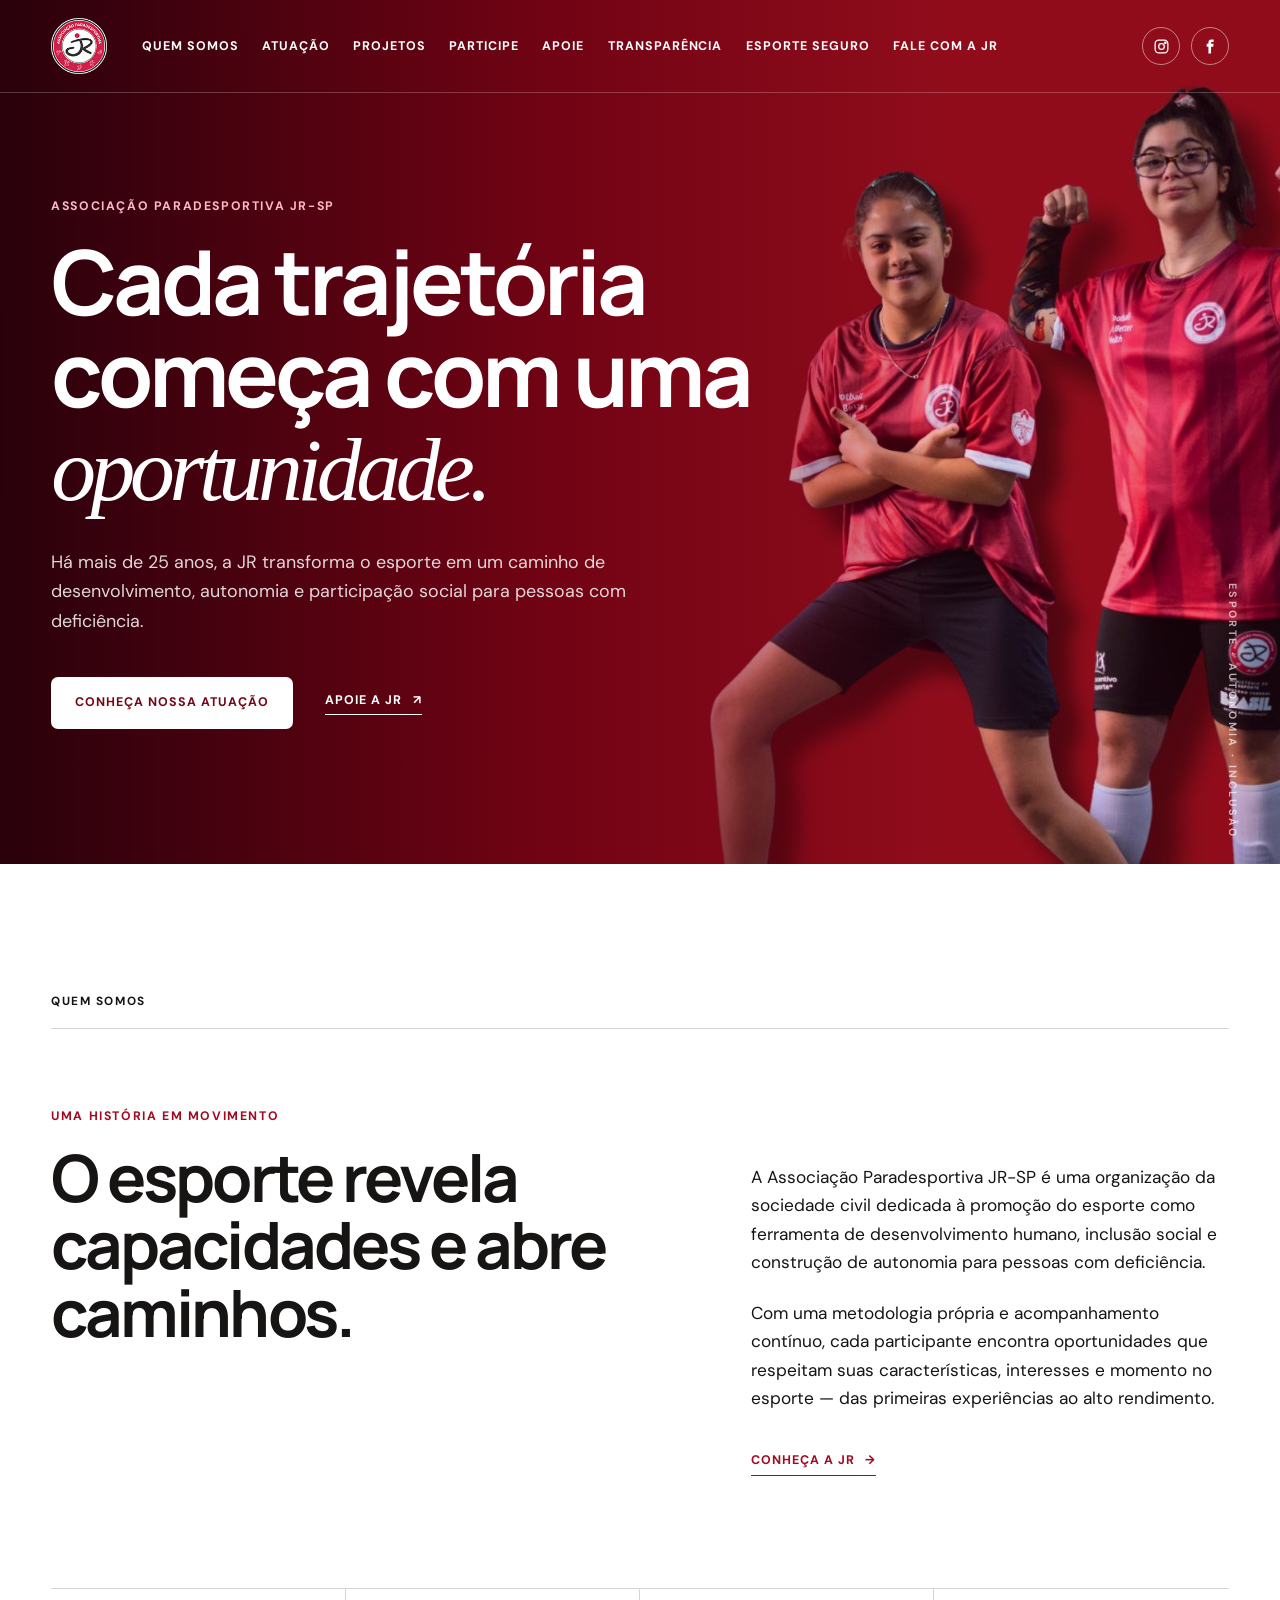
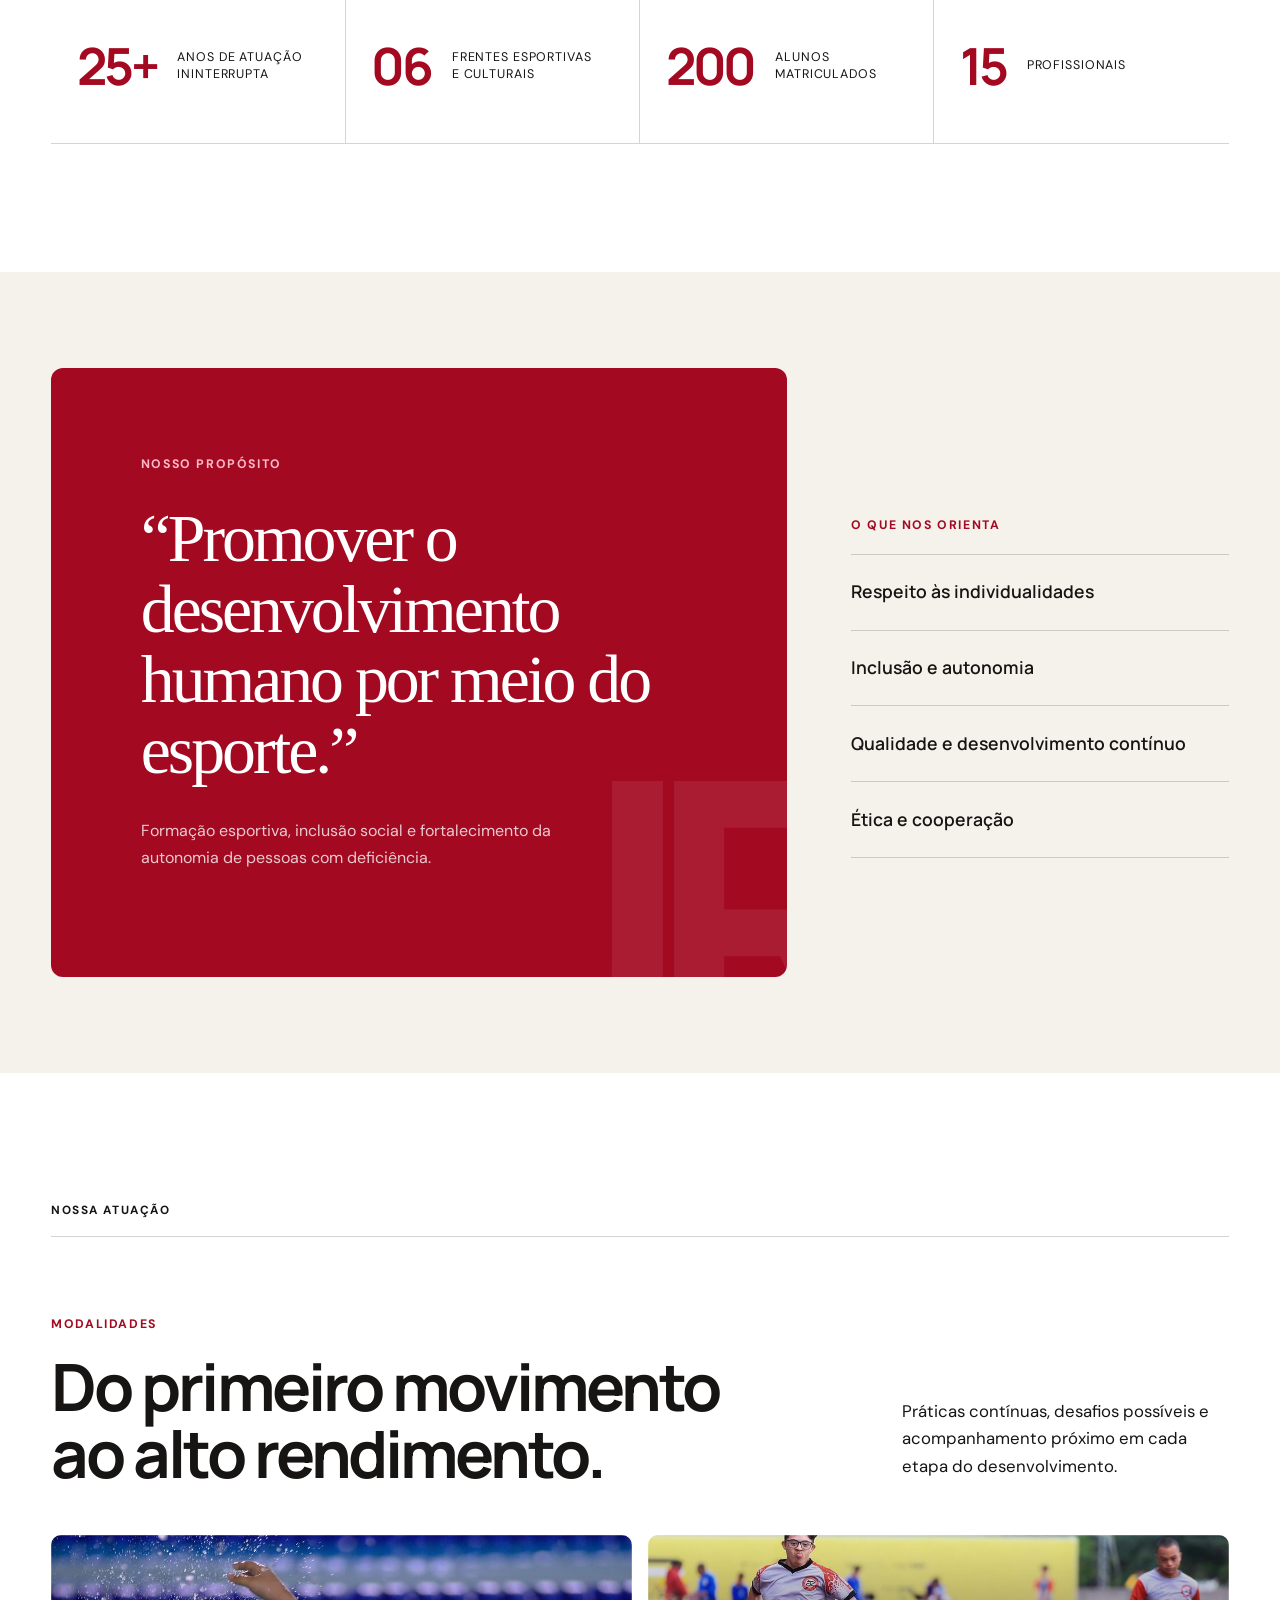
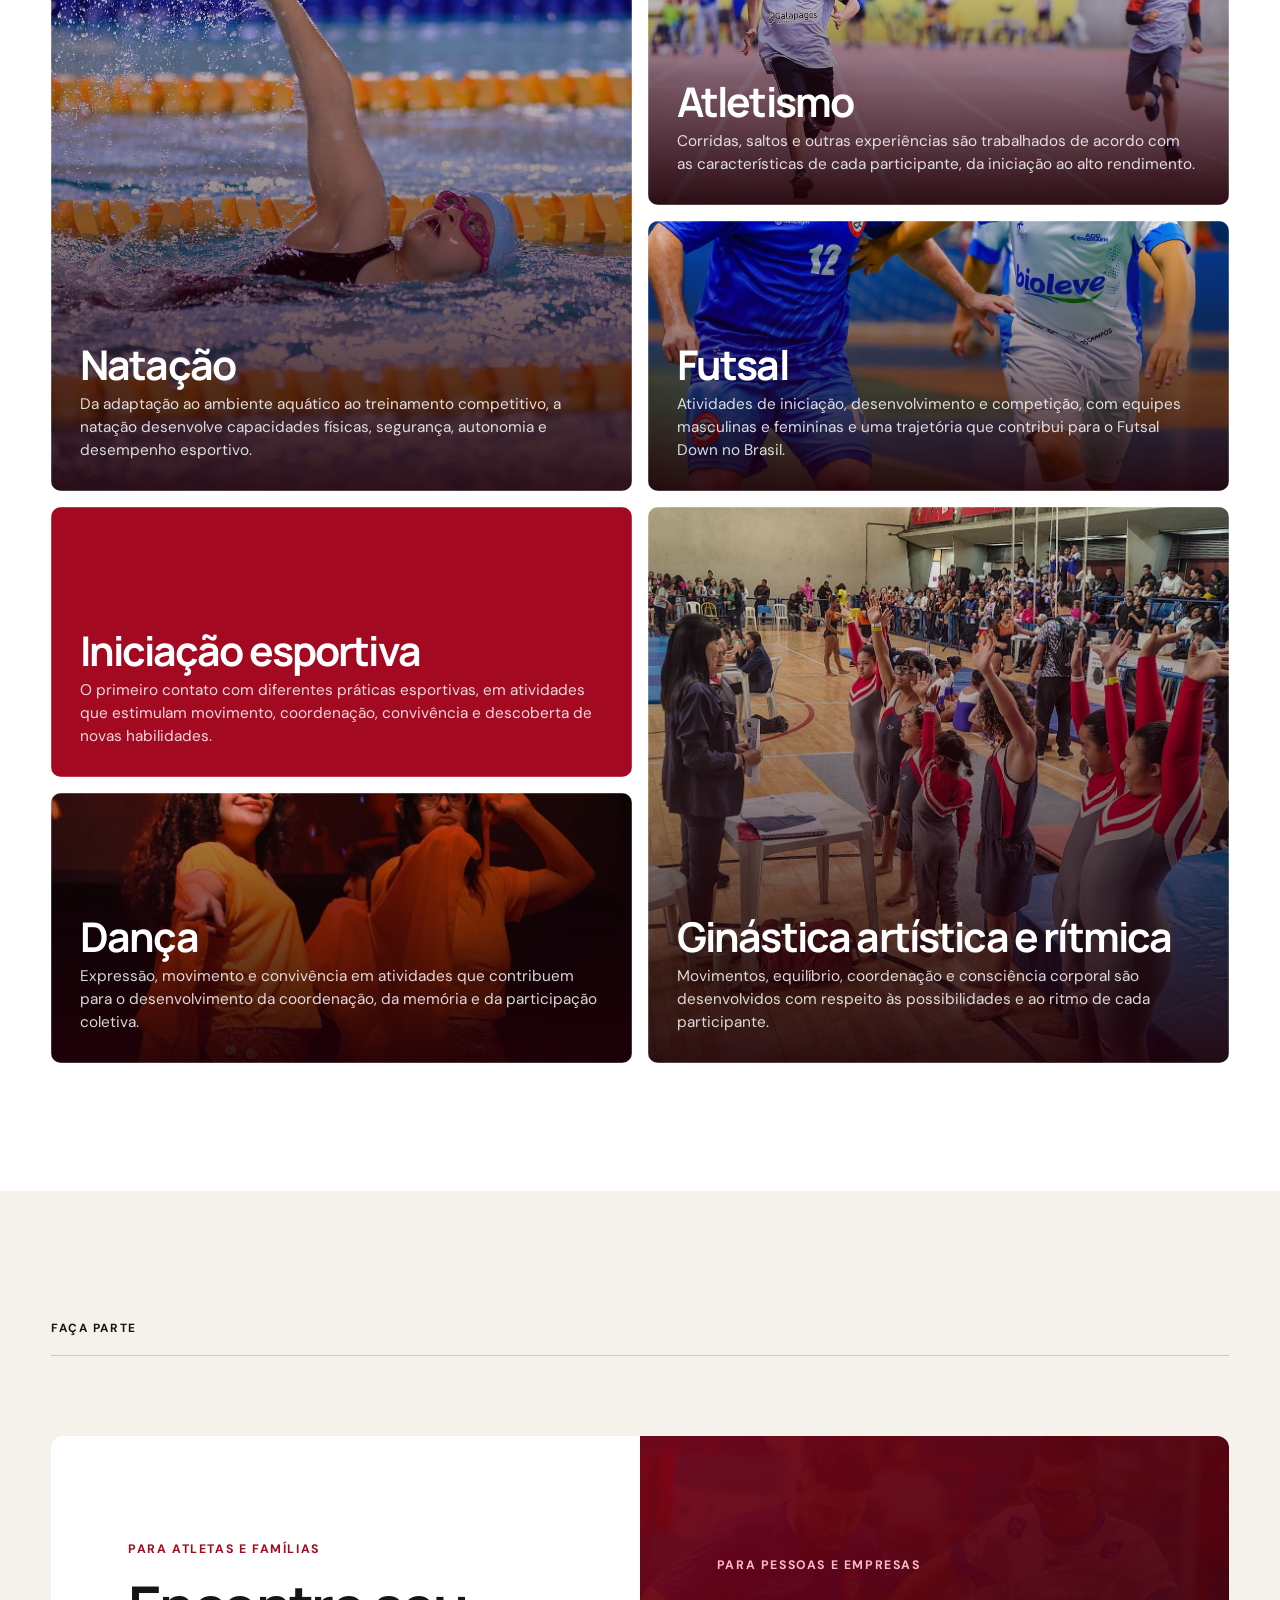
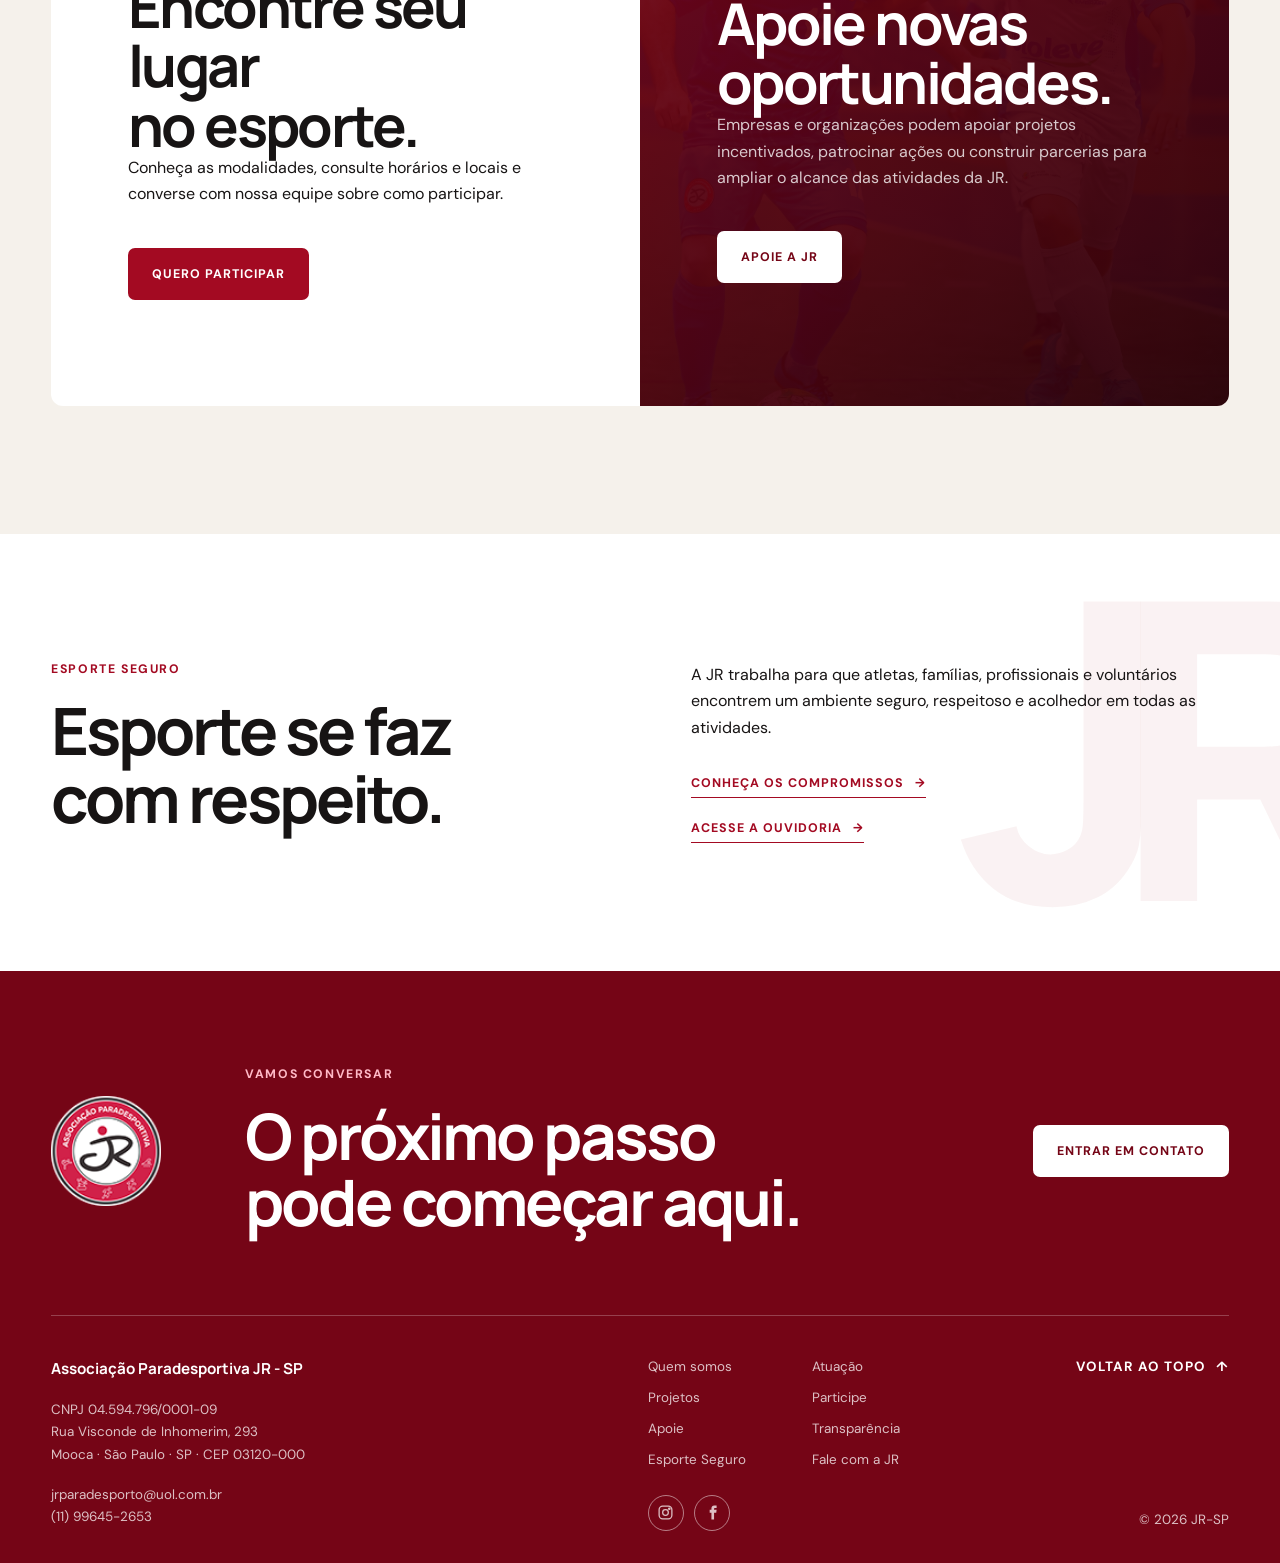
==== commit b597d83f: "Adiciona contato ao menu principal" ====
--- a/index.html
+++ b/index.html
@@ -30,6 +30,7 @@
         <a href="apoie.html">Apoie</a>
         <a href="transparencia.html">Transparência</a>
           <a href="esporte-seguro.html">Esporte Seguro</a>
+        <a href="fale-com-a-jr.html">Fale com a JR</a>
       </nav>
       <div class="header-socials" aria-label="Redes sociais">
         <a href="https://www.instagram.com/jrparadesporto/" target="_blank" rel="noopener noreferrer" aria-label="Instagram da JR-SP">
--- a/styles.css
+++ b/styles.css
@@ -155,6 +155,14 @@
   .project-list p { display: none; }
   .footer-top { grid-template-columns: 100px 1fr; }
   .footer-top .button { grid-column: 2; justify-self: start; }
+}
+
+@media (max-width: 1050px) {
+  .menu-button { display: flex; margin-left: .2rem; width: 42px; height: 42px; padding: 10px; border: 1px solid rgba(255,255,255,.45); background: transparent; flex-direction: column; justify-content: center; gap: 5px; }
+  .menu-button span:not(.sr-only) { width: 100%; height: 1px; background: white; }
+  .nav-wrap nav { display: none; position: fixed; inset: 92px 0 0; padding: 3rem max(1.5rem, 6vw); background: var(--wine); flex-direction: column; gap: 0; overflow-y: auto; }
+  .nav-wrap nav.open { display: flex; }
+  .nav-wrap nav a { padding: 1rem 0; border-bottom: 1px solid rgba(255,255,255,.18); font-size: 1.05rem; }
 }
 
 @media (max-width: 720px) {
